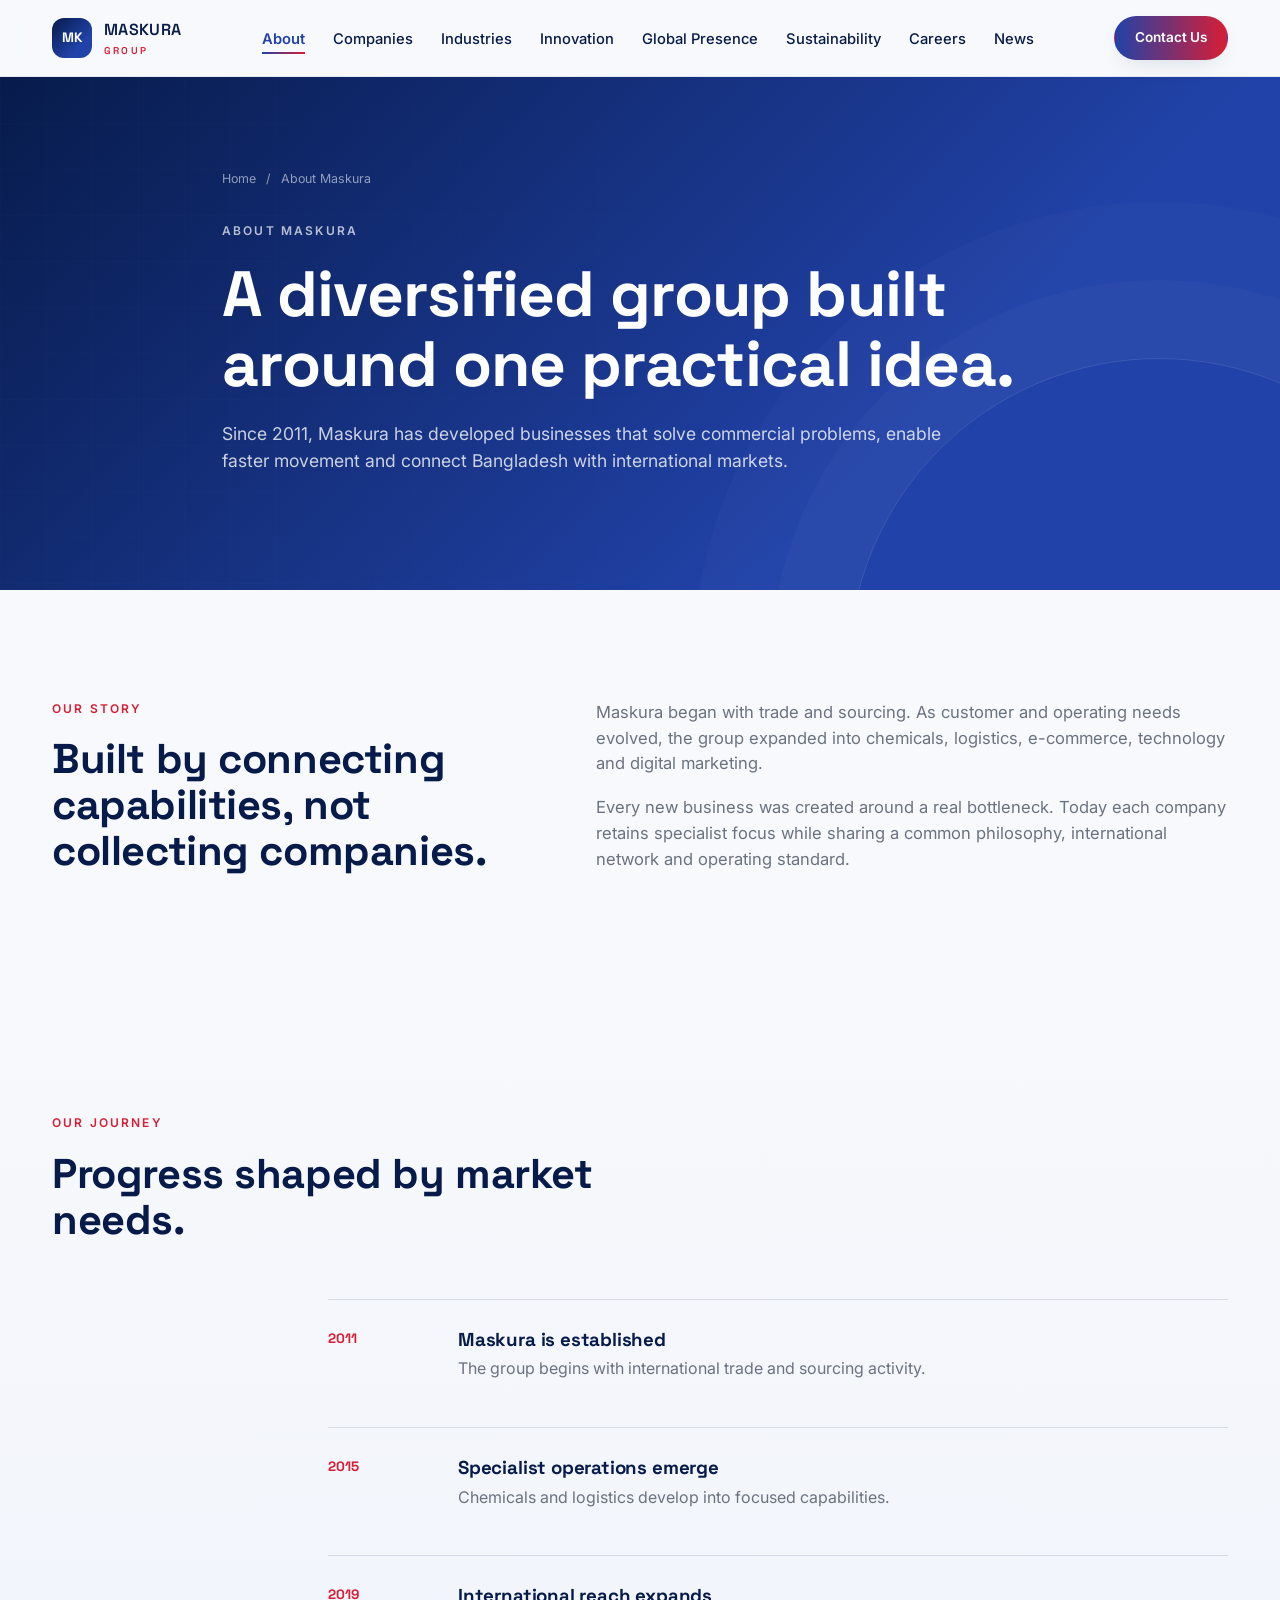
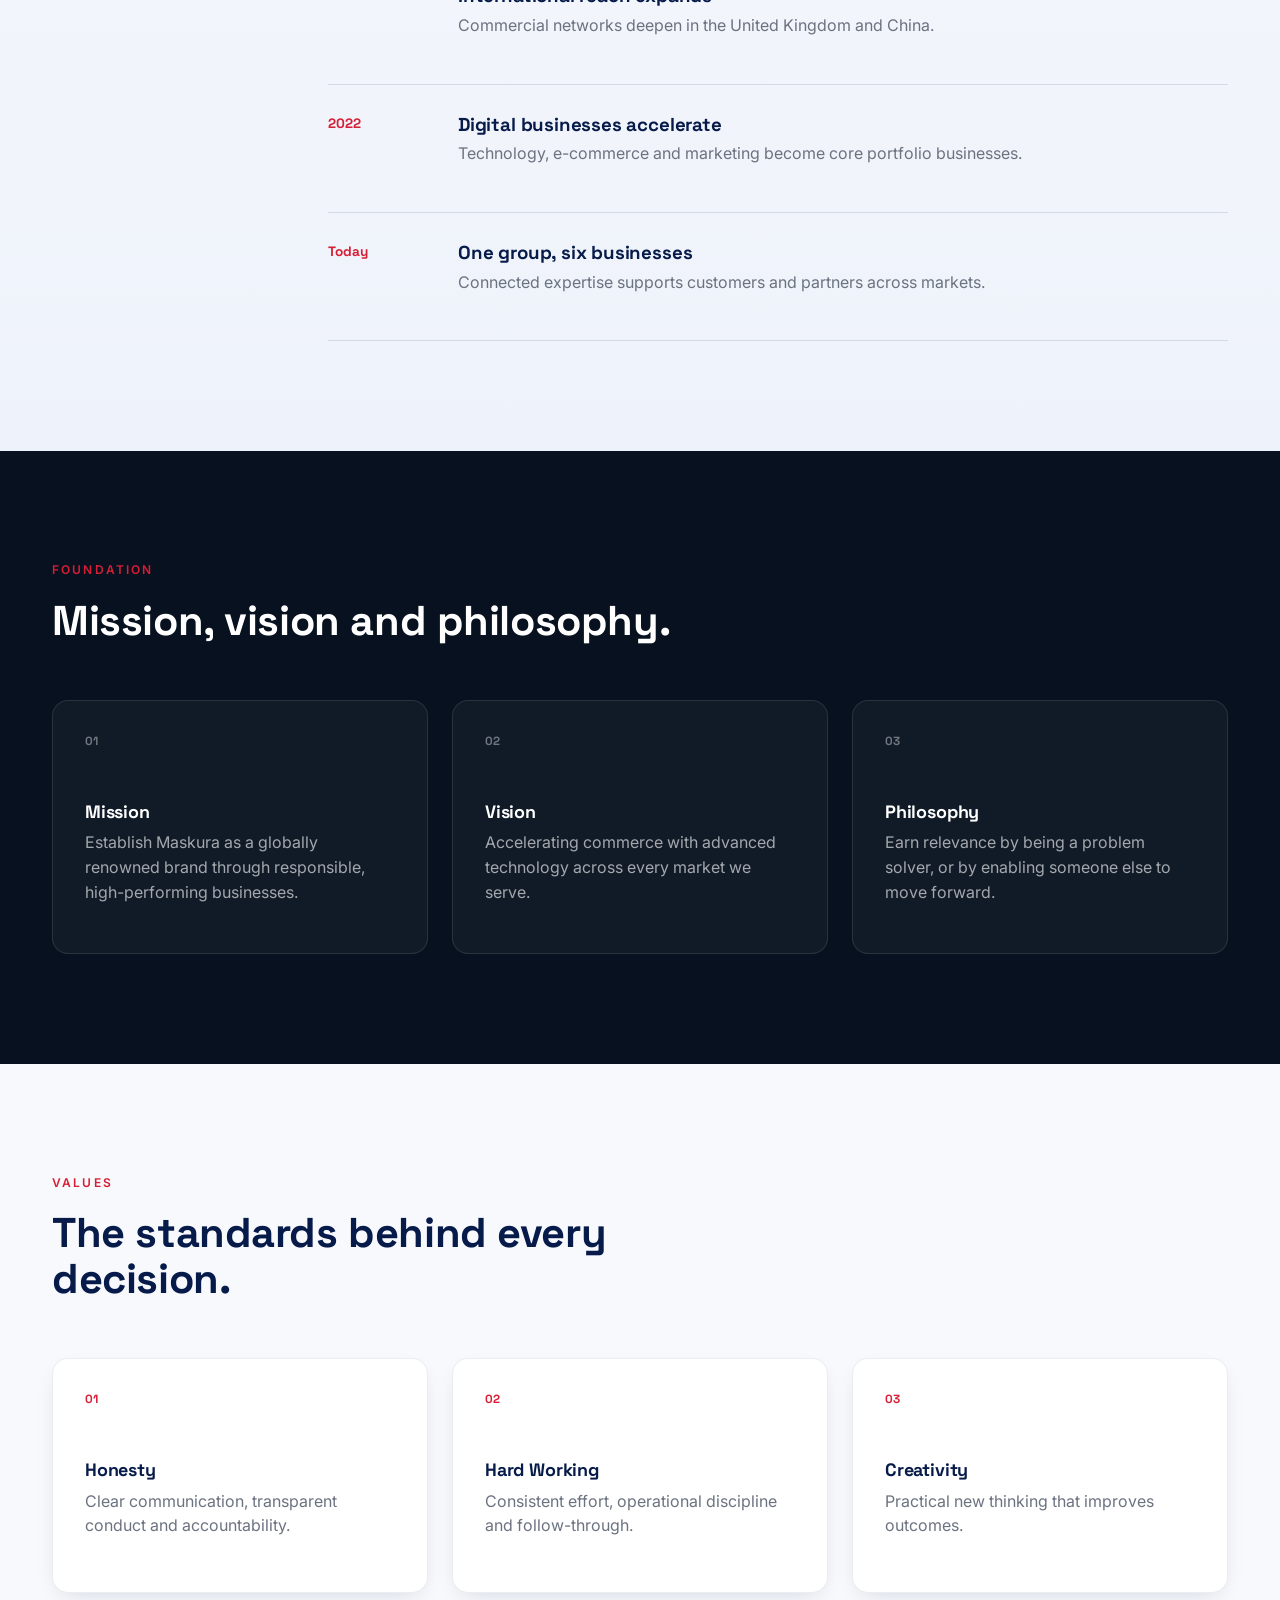
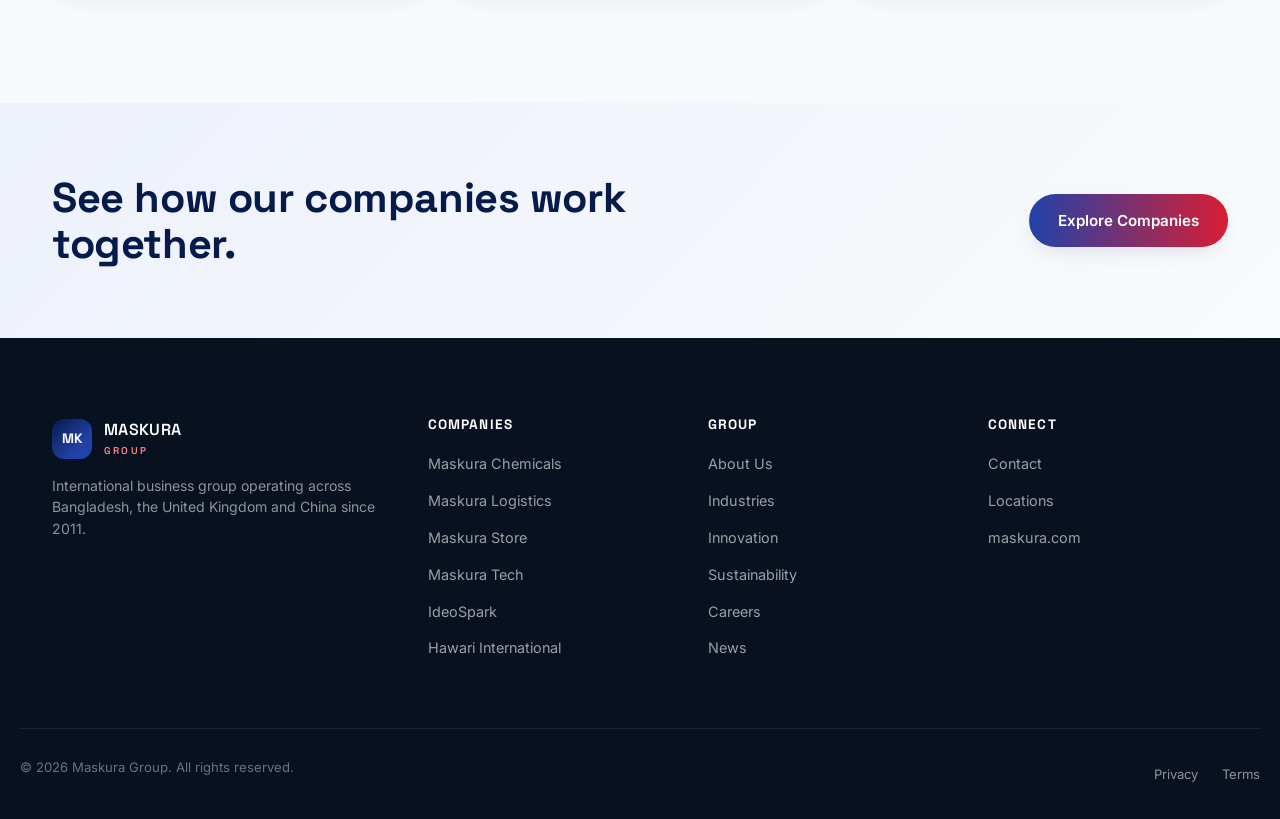
==== about.html @ 7a1eb159 "first commit" ====
<!DOCTYPE html><html lang="en"><head><meta charset="UTF-8"><meta name="viewport" content="width=device-width,initial-scale=1.0"><title>About | Maskura Group</title><meta name="description" content="Learn about Maskura Group history, values and philosophy."><link rel="preconnect" href="https://fonts.googleapis.com"><link rel="preconnect" href="https://fonts.gstatic.com" crossorigin><link href="https://fonts.googleapis.com/css2?family=Space+Grotesk:wght@400;500;600;700&family=Inter:wght@400;500;600;700&display=swap" rel="stylesheet"><link rel="stylesheet" href="style.css"></head><body><a class="skip-link" href="#main">Skip to content</a>
<header class="site-header" id="siteHeader"><div class="wrap header-inner">
<a href="index.html" class="brand" aria-label="Maskura Group home"><span class="brand-mark">MK</span><span class="brand-name">MASKURA<em>GROUP</em></span></a>
<nav class="main-nav" id="mainNav" aria-label="Primary"><ul><li><a href="about.html">About</a></li><li><a href="companies.html">Companies</a></li><li><a href="industries.html">Industries</a></li><li><a href="innovation.html">Innovation</a></li><li><a href="global-presence.html">Global Presence</a></li><li><a href="csr.html">Sustainability</a></li><li><a href="career.html">Careers</a></li><li><a href="news.html">News</a></li></ul></nav>
<div class="header-actions"><a href="contact.html" class="btn btn-primary btn-sm">Contact Us</a><button class="nav-toggle" id="navToggle" aria-expanded="false" aria-controls="mainNav" aria-label="Toggle navigation menu"><span></span><span></span><span></span></button></div>
</div></header><main id="main"><section class="page-hero"><div class="page-grid"></div><div class="wrap page-hero-inner"><nav class="breadcrumbs"><a href="index.html">Home</a><span>/</span><span>About Maskura</span></nav><p class="eyebrow reveal">About Maskura</p><h1 class="reveal">A diversified group built around one practical idea.</h1><p class="page-hero-lede reveal">Since 2011, Maskura has developed businesses that solve commercial problems, enable faster movement and connect Bangladesh with international markets.</p></div></section>
<section class="section"><div class="wrap split"><div class="reveal"><p class="eyebrow">Our Story</p><h2>Built by connecting capabilities, not collecting companies.</h2></div><div class="prose reveal"><p>Maskura began with trade and sourcing. As customer and operating needs evolved, the group expanded into chemicals, logistics, e-commerce, technology and digital marketing.</p><p>Every new business was created around a real bottleneck. Today each company retains specialist focus while sharing a common philosophy, international network and operating standard.</p></div></div></section>
<section class="section section-tint"><div class="wrap"><div class="section-head reveal"><p class="eyebrow">Our Journey</p><h2>Progress shaped by market needs.</h2></div><div class="timeline"><article class="timeline-row reveal"><strong>2011</strong><div><h3>Maskura is established</h3><p>The group begins with international trade and sourcing activity.</p></div></article><article class="timeline-row reveal"><strong>2015</strong><div><h3>Specialist operations emerge</h3><p>Chemicals and logistics develop into focused capabilities.</p></div></article><article class="timeline-row reveal"><strong>2019</strong><div><h3>International reach expands</h3><p>Commercial networks deepen in the United Kingdom and China.</p></div></article><article class="timeline-row reveal"><strong>2022</strong><div><h3>Digital businesses accelerate</h3><p>Technology, e-commerce and marketing become core portfolio businesses.</p></div></article><article class="timeline-row reveal"><strong>Today</strong><div><h3>One group, six businesses</h3><p>Connected expertise supports customers and partners across markets.</p></div></article></div></div></section>
<section class="section section-dark"><div class="wrap"><div class="section-head reveal"><p class="eyebrow">Foundation</p><h2>Mission, vision and philosophy.</h2></div><div class="info-grid"><article class="info-card reveal"><span>01</span><h3>Mission</h3><p>Establish Maskura as a globally renowned brand through responsible, high-performing businesses.</p></article><article class="info-card reveal"><span>02</span><h3>Vision</h3><p>Accelerating commerce with advanced technology across every market we serve.</p></article><article class="info-card reveal"><span>03</span><h3>Philosophy</h3><p>Earn relevance by being a problem solver, or by enabling someone else to move forward.</p></article></div></div></section>
<section class="section"><div class="wrap"><div class="section-head reveal"><p class="eyebrow">Values</p><h2>The standards behind every decision.</h2></div><div class="info-grid"><article class="info-card reveal"><span>01</span><h3>Honesty</h3><p>Clear communication, transparent conduct and accountability.</p></article><article class="info-card reveal"><span>02</span><h3>Hard Working</h3><p>Consistent effort, operational discipline and follow-through.</p></article><article class="info-card reveal"><span>03</span><h3>Creativity</h3><p>Practical new thinking that improves outcomes.</p></article></div></div></section><section class="section cta-band"><div class="wrap cta-inner reveal"><h2>See how our companies work together.</h2><a class="btn btn-primary" href="companies.html">Explore Companies</a></div></section></main><footer class="site-footer"><div class="wrap footer-grid">
<div class="footer-brand"><a href="index.html" class="brand footer-logo"><span class="brand-mark">MK</span><span class="brand-name">MASKURA<em>GROUP</em></span></a><p>International business group operating across Bangladesh, the United Kingdom and China since 2011.</p></div>
<div class="footer-col"><h4>Companies</h4><ul><li><a href="company-details.html?co=chemicals">Maskura Chemicals</a></li><li><a href="company-details.html?co=logistics">Maskura Logistics</a></li><li><a href="company-details.html?co=store">Maskura Store</a></li><li><a href="company-details.html?co=tech">Maskura Tech</a></li><li><a href="company-details.html?co=ideospark">IdeoSpark</a></li><li><a href="company-details.html?co=hawari">Hawari International</a></li></ul></div>
<div class="footer-col"><h4>Group</h4><ul><li><a href="about.html">About Us</a></li><li><a href="industries.html">Industries</a></li><li><a href="innovation.html">Innovation</a></li><li><a href="csr.html">Sustainability</a></li><li><a href="career.html">Careers</a></li><li><a href="news.html">News</a></li></ul></div>
<div class="footer-col"><h4>Connect</h4><ul><li><a href="contact.html">Contact</a></li><li><a href="global-presence.html">Locations</a></li><li><a href="https://maskura.com/">maskura.com</a></li></ul></div>
</div><div class="wrap footer-bottom"><p>© <span id="year"></span> Maskura Group. All rights reserved.</p><div class="footer-legal"><a href="privacy.html">Privacy</a><a href="terms.html">Terms</a></div></div></footer><script src="script.js"></script></body></html>
---- style.css ----
/* ===========================================================
   MASKURA GROUP — DESIGN SYSTEM
   Palette: Deep Navy #071B4B / Royal Blue #2142A8 / Crimson #D71E35
   Type: Space Grotesk (display) + Inter (body)
   =========================================================== */

:root{
  --navy: #071B4B;
  --royal: #2142A8;
  --crimson: #D71E35;
  --bg-light: #F7F9FC;
  --bg-dark: #07111F;
  --text: #111111;
  --grey: #6B7280;
  --success: #16A34A;
  --white: #FFFFFF;

  --font-display: "Space Grotesk", sans-serif;
  --font-body: "Inter", sans-serif;

  --radius-sm: 10px;
  --radius-md: 16px;
  --radius-lg: 28px;

  --shadow-soft: 0 20px 60px -20px rgba(7,27,75,0.25);
  --shadow-tight: 0 8px 24px -10px rgba(7,27,75,0.18);

  --gradient-brand: linear-gradient(135deg, var(--navy) 0%, var(--royal) 70%);
  --gradient-accent: linear-gradient(90deg, var(--royal), var(--crimson));

  --max-w: 1240px;
  --transition: 0.35s cubic-bezier(.2,.8,.2,1);
}

*{ box-sizing: border-box; }
html{ scroll-behavior: smooth; }

@media (prefers-reduced-motion: reduce){
  html{ scroll-behavior: auto; }
  *{ animation-duration: 0.01ms !important; animation-iteration-count: 1 !important; transition-duration: 0.01ms !important; }
}

body{
  margin: 0;
  font-family: var(--font-body);
  color: var(--text);
  background: var(--bg-light);
  -webkit-font-smoothing: antialiased;
  line-height: 1.55;
}

h1,h2,h3,h4{
  font-family: var(--font-display);
  color: var(--navy);
  margin: 0 0 0.5em;
  line-height: 1.1;
  letter-spacing: -0.01em;
}

p{ margin: 0 0 1em; color: var(--grey); }
a{ color: inherit; text-decoration: none; }
img{ max-width: 100%; display: block; }
ul{ list-style: none; margin: 0; padding: 0; }

.wrap{
  max-width: var(--max-w);
  margin: 0 auto;
  padding: 0 32px;
}

.skip-link{
  position: absolute; left: -999px; top: 0;
  background: var(--navy); color: var(--white);
  padding: 12px 20px; z-index: 999; border-radius: 0 0 8px 0;
}
.skip-link:focus{ left: 0; }

a:focus-visible, button:focus-visible, input:focus-visible, textarea:focus-visible, select:focus-visible{
  outline: 3px solid var(--royal);
  outline-offset: 2px;
}

/* ============ BUTTONS ============ */
.btn{
  display: inline-flex; align-items: center; gap: 8px;
  padding: 14px 28px;
  border-radius: 999px;
  font-weight: 600;
  font-size: 0.95rem;
  border: 1.5px solid transparent;
  cursor: pointer;
  transition: transform var(--transition), box-shadow var(--transition), background var(--transition);
}
.btn-primary{
  background: var(--gradient-accent);
  color: var(--white);
  box-shadow: var(--shadow-tight);
}
.btn-primary:hover{ transform: translateY(-2px); box-shadow: var(--shadow-soft); }
.btn-ghost{
  background: transparent;
  color: var(--navy);
  border-color: rgba(7,27,75,0.25);
}
.btn-ghost:hover{ background: rgba(7,27,75,0.06); }
.btn-sm{ padding: 10px 20px; font-size: 0.85rem; }

/* ============ HEADER ============ */
.site-header{
  position: sticky; top: 0; z-index: 100;
  background: rgba(247,249,252,0.85);
  backdrop-filter: blur(14px) saturate(140%);
  border-bottom: 1px solid rgba(7,27,75,0.08);
  transition: box-shadow var(--transition);
}
.site-header.scrolled{ box-shadow: var(--shadow-tight); }

.header-inner{
  display: flex; align-items: center; justify-content: space-between;
  height: 76px;
}

.brand{ display: flex; align-items: center; gap: 12px; }
.brand-mark{
  width: 40px; height: 40px; border-radius: 12px;
  background: var(--gradient-brand);
  color: var(--white);
  font-family: var(--font-display); font-weight: 700; font-size: 0.85rem;
  display: flex; align-items: center; justify-content: center;
}
.brand-name{
  font-family: var(--font-display); font-weight: 600; letter-spacing: 0.02em;
  color: var(--navy); font-size: 1rem;
}
.brand-name em{ display: block; font-style: normal; font-size: 0.62rem; letter-spacing: 0.22em; color: var(--crimson); }

.main-nav ul{ display: flex; gap: 28px; }
.main-nav a{
  font-size: 0.92rem; font-weight: 500; color: var(--navy);
  position: relative; padding: 6px 0;
}
.main-nav a::after{
  content: ""; position: absolute; left: 0; bottom: 0; height: 2px; width: 0;
  background: var(--gradient-accent); transition: width var(--transition);
}
.main-nav a:hover::after{ width: 100%; }

.header-actions{ display: flex; align-items: center; gap: 16px; }
.nav-toggle{
  display: none; flex-direction: column; gap: 5px;
  background: none; border: none; cursor: pointer; padding: 8px;
}
.nav-toggle span{ width: 22px; height: 2px; background: var(--navy); }

/* ============ HERO ============ */
.hero{
  position: relative;
  overflow: hidden;
  background: var(--gradient-brand);
  padding: 120px 0 90px;
  color: var(--white);
}
.hero-bg{ position: absolute; inset: 0; z-index: 0; opacity: 0.9; }
.trade-map{ width: 100%; height: 100%; }
.route{ opacity: 0.55; }
.node-label{ fill: rgba(255,255,255,0.65); font-family: var(--font-body); font-size: 12px; }
.pulse{ filter: drop-shadow(0 0 6px rgba(255,255,255,0.9)); }

.hero-inner{ position: relative; z-index: 1; max-width: 780px; }
.eyebrow{
  text-transform: uppercase; letter-spacing: 0.18em; font-size: 0.75rem;
  color: rgba(255,255,255,0.7); font-weight: 600; margin-bottom: 18px;
}
.section .eyebrow{ color: var(--crimson); }
.hero h1{
  color: var(--white); font-size: clamp(2.4rem, 5vw, 3.75rem); margin-bottom: 0.4em;
}
.hero-lede{ color: rgba(255,255,255,0.82); font-size: 1.08rem; max-width: 620px; }
.hero-actions{ display: flex; gap: 16px; margin: 32px 0 56px; flex-wrap: wrap; }
.hero .btn-ghost{ color: var(--white); border-color: rgba(255,255,255,0.35); }
.hero .btn-ghost:hover{ background: rgba(255,255,255,0.1); }

.hero-stats{
  display: flex; gap: 48px; margin: 0; padding-top: 32px;
  border-top: 1px solid rgba(255,255,255,0.18);
}
.hero-stats dt{
  font-family: var(--font-display); font-size: 2.2rem; font-weight: 700; color: var(--white);
}
.hero-stats dd{ margin: 4px 0 0; font-size: 0.82rem; color: rgba(255,255,255,0.65); }

/* ============ SECTIONS ============ */
.section{ padding: 110px 0; }
.section-dark{ background: var(--bg-dark); color: var(--white); }
.section-dark h2, .section-dark h3{ color: var(--white); }
.section-dark p{ color: rgba(255,255,255,0.65); }
.section-tint{ background: linear-gradient(180deg, var(--bg-light), #EEF2FA); }

.section-head{ max-width: 680px; margin-bottom: 56px; }
.section-lede{ font-size: 1.05rem; }
h2{ font-size: clamp(1.9rem, 3.4vw, 2.6rem); }

/* Pillars */
.pillar-grid{
  display: grid; grid-template-columns: repeat(3, 1fr); gap: 24px; margin-bottom: 40px;
}
.pillar-card{
  background: var(--white); border-radius: var(--radius-md);
  padding: 32px; box-shadow: var(--shadow-tight);
  border: 1px solid rgba(7,27,75,0.06);
  transition: transform var(--transition);
}
.pillar-card:hover{ transform: translateY(-6px); }
.pillar-index{
  display: inline-block; font-size: 0.75rem; font-weight: 700; letter-spacing: 0.1em;
  text-transform: uppercase; color: var(--crimson); margin-bottom: 14px;
}
.pillar-card h3{ font-size: 1.15rem; }

.values-row{ display: flex; gap: 14px; flex-wrap: wrap; }
.value-chip{
  padding: 10px 22px; border-radius: 999px;
  background: var(--white); border: 1.5px solid rgba(7,27,75,0.12);
  font-family: var(--font-display); font-weight: 600; font-size: 0.9rem; color: var(--navy);
}

/* Global presence */
.presence-grid{ display: grid; grid-template-columns: repeat(3, 1fr); gap: 24px; }
.presence-card{
  background: rgba(255,255,255,0.04);
  border: 1px solid rgba(255,255,255,0.1);
  border-radius: var(--radius-md);
  padding: 32px;
}
.presence-card h3{ color: var(--white); font-size: 1.2rem; }

/* Company cards */
.company-grid{ display: grid; grid-template-columns: repeat(3, 1fr); gap: 24px; }
.company-card{
  display: block; background: var(--white); border-radius: var(--radius-md);
  padding: 30px; border: 1px solid rgba(7,27,75,0.07);
  box-shadow: var(--shadow-tight);
  transition: transform var(--transition), box-shadow var(--transition), border-color var(--transition);
}
.company-card:hover{
  transform: translateY(-6px);
  box-shadow: var(--shadow-soft);
  border-color: var(--royal);
}
.company-sector{
  font-size: 0.72rem; font-weight: 700; text-transform: uppercase; letter-spacing: 0.08em;
  color: var(--royal);
}
.company-card h3{ margin: 10px 0 8px; font-size: 1.2rem; }
.company-card p{ font-size: 0.92rem; margin-bottom: 18px; }
.card-cta{ font-weight: 600; font-size: 0.88rem; color: var(--crimson); }

/* Why grid */
.why-grid{ display: grid; grid-template-columns: 0.8fr 1.2fr; gap: 64px; align-items: start; }
.why-list{ display: grid; grid-template-columns: 1fr 1fr; gap: 28px; }
.why-item h3{ font-size: 1.05rem; margin-bottom: 8px; }
.why-item p{ font-size: 0.92rem; }

/* Career CTA */
.career-cta{
  background: var(--gradient-brand);
  color: var(--white);
  text-align: center;
}
.career-inner{ max-width: 620px; margin: 0 auto; }
.career-cta h2{ color: var(--white); }
.career-cta p{ color: rgba(255,255,255,0.78); margin-bottom: 32px; }

/* Contact */
.contact-grid{ display: grid; grid-template-columns: 0.85fr 1.15fr; gap: 64px; }
.contact-form{
  background: var(--white); padding: 36px; border-radius: var(--radius-md);
  box-shadow: var(--shadow-soft); border: 1px solid rgba(7,27,75,0.06);
}
.form-row{ margin-bottom: 20px; display: flex; flex-direction: column; gap: 6px; }
.form-row label{ font-size: 0.85rem; font-weight: 600; color: var(--navy); }
.form-row input, .form-row select, .form-row textarea{
  font-family: var(--font-body); font-size: 0.95rem;
  padding: 12px 14px; border-radius: var(--radius-sm);
  border: 1.5px solid rgba(7,27,75,0.15); background: var(--bg-light);
  resize: vertical;
}
.form-note{ margin-top: 14px; font-size: 0.85rem; color: var(--success); min-height: 1.2em; }

/* ============ FOOTER ============ */
.site-footer{ background: var(--bg-dark); color: rgba(255,255,255,0.65); padding: 80px 0 0; }
.footer-grid{
  display: grid; grid-template-columns: 1.4fr 1fr 1fr 1fr; gap: 40px;
  padding-bottom: 56px; border-bottom: 1px solid rgba(255,255,255,0.08);
}
.footer-brand{ display: flex; flex-direction: column; gap: 16px; }
.footer-brand p{ color: rgba(255,255,255,0.55); font-size: 0.88rem; }
.footer-col h4{ color: var(--white); font-size: 0.85rem; text-transform: uppercase; letter-spacing: 0.08em; margin-bottom: 18px; }
.footer-col li{ margin-bottom: 12px; }
.footer-col a{ font-size: 0.9rem; color: rgba(255,255,255,0.6); transition: color var(--transition); }
.footer-col a:hover{ color: var(--white); }

.footer-bottom{
  display: flex; justify-content: space-between; align-items: center;
  padding: 28px 0; font-size: 0.82rem;
}
.footer-legal{ display: flex; gap: 24px; }
.footer-legal a{ color: rgba(255,255,255,0.55); }

/* ============ SCROLL REVEAL ============ */
.reveal{
  opacity: 0; transform: translateY(24px);
  transition: opacity 0.7s ease, transform 0.7s ease;
}
.reveal.is-visible{ opacity: 1; transform: translateY(0); }

/* ============ RESPONSIVE ============ */
@media (max-width: 1024px){
  .why-grid{ grid-template-columns: 1fr; }
  .contact-grid{ grid-template-columns: 1fr; }
  .pillar-grid, .presence-grid, .company-grid{ grid-template-columns: repeat(2, 1fr); }
  .footer-grid{ grid-template-columns: 1fr 1fr; }
}

@media (max-width: 768px){
  .main-nav{
    position: fixed; inset: 76px 0 0 0; background: var(--bg-light);
    transform: translateX(100%); transition: transform var(--transition);
    padding: 32px; overflow-y: auto;
  }
  .main-nav.is-open{ transform: translateX(0); }
  .main-nav ul{ flex-direction: column; gap: 20px; }
  .nav-toggle{ display: flex; }
  .header-actions .btn-sm{ display: none; }

  .pillar-grid, .presence-grid, .company-grid, .why-list{ grid-template-columns: 1fr; }
  .hero-stats{ flex-wrap: wrap; gap: 32px; }
  .section{ padding: 72px 0; }
  .wrap{ padding: 0 20px; }
}

/* ============ EXTENDED MULTI-PAGE SYSTEM ============ */
body.nav-open{overflow:hidden}.main-nav a[aria-current=page]{color:var(--royal);font-weight:600}.main-nav a[aria-current=page]::after{width:100%}.footer-logo .brand-name{color:#fff}.footer-logo .brand-name em{color:#ff8390}
.page-hero{position:relative;overflow:hidden;padding:92px 0 98px;background:var(--gradient-brand);color:#fff}.page-grid{position:absolute;inset:0;opacity:.35;background-image:linear-gradient(rgba(255,255,255,.035) 1px,transparent 1px),linear-gradient(90deg,rgba(255,255,255,.035) 1px,transparent 1px);background-size:46px 46px;mask-image:linear-gradient(90deg,#000,transparent 82%)}.page-hero::after{content:"";position:absolute;right:-190px;bottom:-390px;width:620px;height:620px;border:1px solid rgba(255,255,255,.12);border-radius:50%;box-shadow:0 0 0 78px rgba(255,255,255,.025),0 0 0 156px rgba(255,255,255,.015)}.page-hero-inner{position:relative;z-index:1;max-width:900px}.page-hero h1{color:#fff;font-size:clamp(2.5rem,5vw,4.25rem);margin-bottom:20px}.page-hero-lede{max-width:720px;color:rgba(255,255,255,.78);font-size:1.1rem}.breadcrumbs{display:flex;gap:10px;margin-bottom:34px;color:rgba(255,255,255,.55);font-size:.78rem}.breadcrumbs a:hover{color:#fff}.btn-light{color:#fff;border-color:rgba(255,255,255,.4)}.btn-light:hover{background:rgba(255,255,255,.1)}
.split{display:grid;grid-template-columns:.85fr 1.15fr;gap:76px;align-items:start}.prose p{font-size:1.04rem}.prose p+p{margin-top:18px}.info-grid{display:grid;grid-template-columns:repeat(3,1fr);gap:24px}.info-grid.four{grid-template-columns:repeat(4,1fr)}.info-grid.two{grid-template-columns:repeat(2,1fr)}.info-card{padding:32px;min-height:235px;border:1px solid rgba(7,27,75,.08);border-radius:var(--radius-md);background:#fff;box-shadow:var(--shadow-tight)}.info-card>span{display:block;margin-bottom:54px;color:var(--crimson);font:700 .74rem var(--font-display)}.info-card h3{font-size:1.12rem}.section-dark .info-card{background:rgba(255,255,255,.045);border-color:rgba(255,255,255,.1);box-shadow:none}.section-dark .info-card h3{color:#fff}.section-dark .info-card p{color:rgba(255,255,255,.62)}.section-dark .info-card>span{color:rgba(255,255,255,.4)}.cta-band{padding:72px 0;background:linear-gradient(135deg,#edf1fa,#f9fafc)}.cta-inner{display:flex;align-items:center;justify-content:space-between;gap:30px}.cta-inner h2{margin:0;max-width:760px}
.timeline{max-width:900px;margin-left:auto;border-top:1px solid rgba(7,27,75,.12)}.timeline-row{display:grid;grid-template-columns:100px 1fr;gap:30px;padding:30px 0;border-bottom:1px solid rgba(7,27,75,.12)}.timeline-row>strong{color:var(--crimson);font:700 .85rem var(--font-display)}.timeline-row h3{margin-bottom:6px}
.company-full{min-height:360px;display:flex;flex-direction:column}.company-full .card-cta{margin-top:auto}.company-badge{display:flex;align-items:center;justify-content:center;width:54px;height:54px;margin-bottom:26px;border-radius:16px;color:#fff;background:var(--gradient-brand);font:700 .8rem var(--font-display)}
.industry-list{border-top:1px solid rgba(7,27,75,.12)}.industry-row{display:grid;grid-template-columns:70px minmax(0,1fr) auto;gap:30px;align-items:center;padding:38px 0;border-bottom:1px solid rgba(7,27,75,.12)}.industry-row>strong{color:rgba(7,27,75,.35);font:700 .8rem var(--font-display)}.industry-row div>span{color:var(--crimson);font-size:.7rem;font-weight:700;text-transform:uppercase;letter-spacing:.1em}.industry-row h2{margin:7px 0 10px;font-size:clamp(1.65rem,3vw,2.35rem)}.industry-row p{max-width:680px;margin:0}.industry-row>a{color:var(--crimson);font-weight:700;font-size:.86rem}.steps{display:grid;grid-template-columns:repeat(4,1fr);gap:18px}.steps>div{padding:28px;min-height:195px;background:#fff;border:1px solid rgba(7,27,75,.08);border-radius:var(--radius-md);box-shadow:var(--shadow-tight)}.steps span{display:flex;align-items:center;justify-content:center;width:36px;height:36px;margin-bottom:30px;border-radius:50%;color:#fff;background:var(--gradient-brand);font:700 .72rem var(--font-display)}
.stack-grid{display:grid;gap:16px}.stack-grid .info-card{min-height:0;padding:26px;display:grid;grid-template-columns:45px 1fr;column-gap:18px}.stack-grid .info-card>span{grid-row:1/3;margin:0;display:flex;align-items:center;justify-content:center;width:42px;height:42px;border-radius:12px;background:#edf1fa;color:var(--royal)}.stack-grid .info-card h3,.stack-grid .info-card p{grid-column:2}.stack-grid .info-card p{margin:0}
.route-map{position:relative;min-height:470px;overflow:hidden;border:1px solid rgba(255,255,255,.08);border-radius:var(--radius-lg);background:radial-gradient(circle at 55% 55%,rgba(33,66,168,.35),transparent 60%),rgba(255,255,255,.02)}.route-line{position:absolute;left:15%;right:14%;top:51%;height:2px;background:linear-gradient(90deg,rgba(255,255,255,.18),var(--crimson),rgba(255,255,255,.18));transform:rotate(5deg)}.map-node{position:absolute;color:#fff;font:600 .9rem var(--font-display)}.map-node i{display:block;width:18px;height:18px;margin-bottom:12px;border:5px solid rgba(255,255,255,.2);border-radius:50%;background:#fff;box-sizing:content-box}.map-node.bd i{background:var(--crimson)}.map-node.uk{left:14%;top:28%}.map-node.bd{left:52%;top:58%}.map-node.cn{right:13%;top:34%}.country-grid{display:grid;grid-template-columns:repeat(3,1fr);gap:24px}.country-card{padding:34px;background:#fff;border:1px solid rgba(7,27,75,.08);border-radius:var(--radius-md);box-shadow:var(--shadow-tight)}.country-card>b{display:flex;align-items:center;justify-content:center;width:52px;height:52px;margin-bottom:32px;border-radius:14px;color:#fff;background:var(--gradient-brand);font:700 .76rem var(--font-display)}.country-card>span{color:var(--crimson);font-size:.68rem;font-weight:700;text-transform:uppercase;letter-spacing:.1em}.country-card h2{margin-top:9px}
.job-list{display:grid;gap:14px}.job-card{display:flex;justify-content:space-between;align-items:center;gap:24px;padding:28px 30px;background:#fff;border:1px solid rgba(7,27,75,.08);border-radius:var(--radius-md);box-shadow:var(--shadow-tight)}.job-card span{display:block;margin-bottom:7px;color:var(--crimson);font-size:.68rem;font-weight:700;text-transform:uppercase;letter-spacing:.1em}.job-card h3,.job-card p{margin-bottom:4px}
.news-grid{display:grid;grid-template-columns:repeat(3,1fr);gap:24px}.news-card{overflow:hidden;border:1px solid rgba(7,27,75,.08);border-radius:var(--radius-md);background:#fff;box-shadow:var(--shadow-tight);transition:transform var(--transition),box-shadow var(--transition)}.news-card:hover{transform:translateY(-5px);box-shadow:var(--shadow-soft)}.news-card>div:last-child{padding:28px}.news-card h3{font-size:1.15rem}.news-card a{color:var(--crimson);font-weight:700;font-size:.86rem}.news-type{display:block;margin-bottom:10px;color:var(--royal);font-size:.67rem;font-weight:700;text-transform:uppercase;letter-spacing:.1em}.story-art{position:relative;min-height:210px;display:flex;align-items:flex-end;padding:25px;overflow:hidden;background:linear-gradient(135deg,var(--navy),var(--royal) 65%,var(--crimson))}.story-art::before,.story-art::after{content:"";position:absolute;border:1px solid rgba(255,255,255,.18);border-radius:50%}.story-art::before{width:220px;height:220px;right:-50px;top:-75px}.story-art::after{width:120px;height:120px;left:-25px;bottom:-45px}.story-art span{position:relative;color:rgba(255,255,255,.7);font:700 .7rem var(--font-display);letter-spacing:.12em}.article-layout{display:grid;grid-template-columns:180px minmax(0,720px);gap:70px;justify-content:center}.article-aside{position:sticky;top:115px;align-self:start;display:grid;gap:28px;color:var(--navy);font:700 .72rem/1.2 var(--font-display);letter-spacing:.1em}.article-aside a{color:var(--crimson);letter-spacing:0}.article-body{font-size:1.06rem}.article-body .lead{font-size:1.22rem;color:var(--navy)}.article-body h2{margin:2em 0 .65em}.article-body p{margin-bottom:1.2em}.article-body blockquote{margin:36px 0;padding:26px 30px;border-left:4px solid var(--crimson);background:#edf1fa;color:var(--navy);font:600 1.12rem/1.5 var(--font-display)}
.contact-path{margin-top:36px;border-top:1px solid rgba(7,27,75,.1)}.contact-path article{display:grid;grid-template-columns:42px 1fr;gap:15px;padding:20px 0;border-bottom:1px solid rgba(7,27,75,.1)}.contact-path strong{color:var(--crimson);font:700 .72rem var(--font-display)}.contact-path h3{font-size:1rem;margin-bottom:4px}.contact-path p{font-size:.85rem;margin:0}
.facts{display:grid;grid-template-columns:repeat(3,1fr);gap:14px}.fact-card{padding:24px;border:1px solid rgba(255,255,255,.1);border-radius:var(--radius-md);background:rgba(255,255,255,.05)}.fact-card span{display:block;margin-bottom:17px;color:rgba(255,255,255,.45);font-size:.67rem;text-transform:uppercase;letter-spacing:.1em}.fact-card strong{color:#fff;font:600 .95rem var(--font-display)}
.legal-layout{display:grid;grid-template-columns:220px minmax(0,760px);gap:75px;justify-content:center}.legal-nav{position:sticky;top:110px;align-self:start;display:grid;gap:13px;padding:24px;background:#fff;border:1px solid rgba(7,27,75,.08);border-radius:var(--radius-md)}.legal-nav a{color:var(--grey);font-size:.84rem}.legal-content h2{margin:1.8em 0 .55em}.legal-note{padding:18px;background:#fff5e6;border:1px solid #efd4aa;border-radius:var(--radius-sm);color:#704c13}.updated{margin-top:45px;padding-top:18px;border-top:1px solid rgba(7,27,75,.1);font-size:.82rem}
@media(max-width:1100px){.info-grid.four{grid-template-columns:repeat(2,1fr)}.news-grid{grid-template-columns:repeat(2,1fr)}.steps{grid-template-columns:repeat(2,1fr)}}
@media(max-width:900px){.split,.article-layout,.legal-layout{grid-template-columns:1fr;gap:42px}.info-grid,.country-grid{grid-template-columns:1fr}.company-grid{grid-template-columns:repeat(2,1fr)}.article-aside,.legal-nav{position:static}.legal-nav{grid-template-columns:repeat(2,1fr)}}
@media(max-width:768px){.page-hero{padding:68px 0 75px}.page-hero h1{font-size:clamp(2.2rem,11vw,3.2rem)}.cta-inner,.job-card{align-items:flex-start;flex-direction:column}.info-grid.four,.info-grid.two,.company-grid,.news-grid,.steps{grid-template-columns:1fr}.industry-row{grid-template-columns:44px 1fr;gap:18px}.industry-row>a{grid-column:2}.route-map{min-height:330px}.map-node{font-size:.7rem}.facts{grid-template-columns:1fr}.legal-nav{grid-template-columns:1fr}.article-aside{grid-template-columns:1fr auto}.contact-form{padding:26px 22px}}
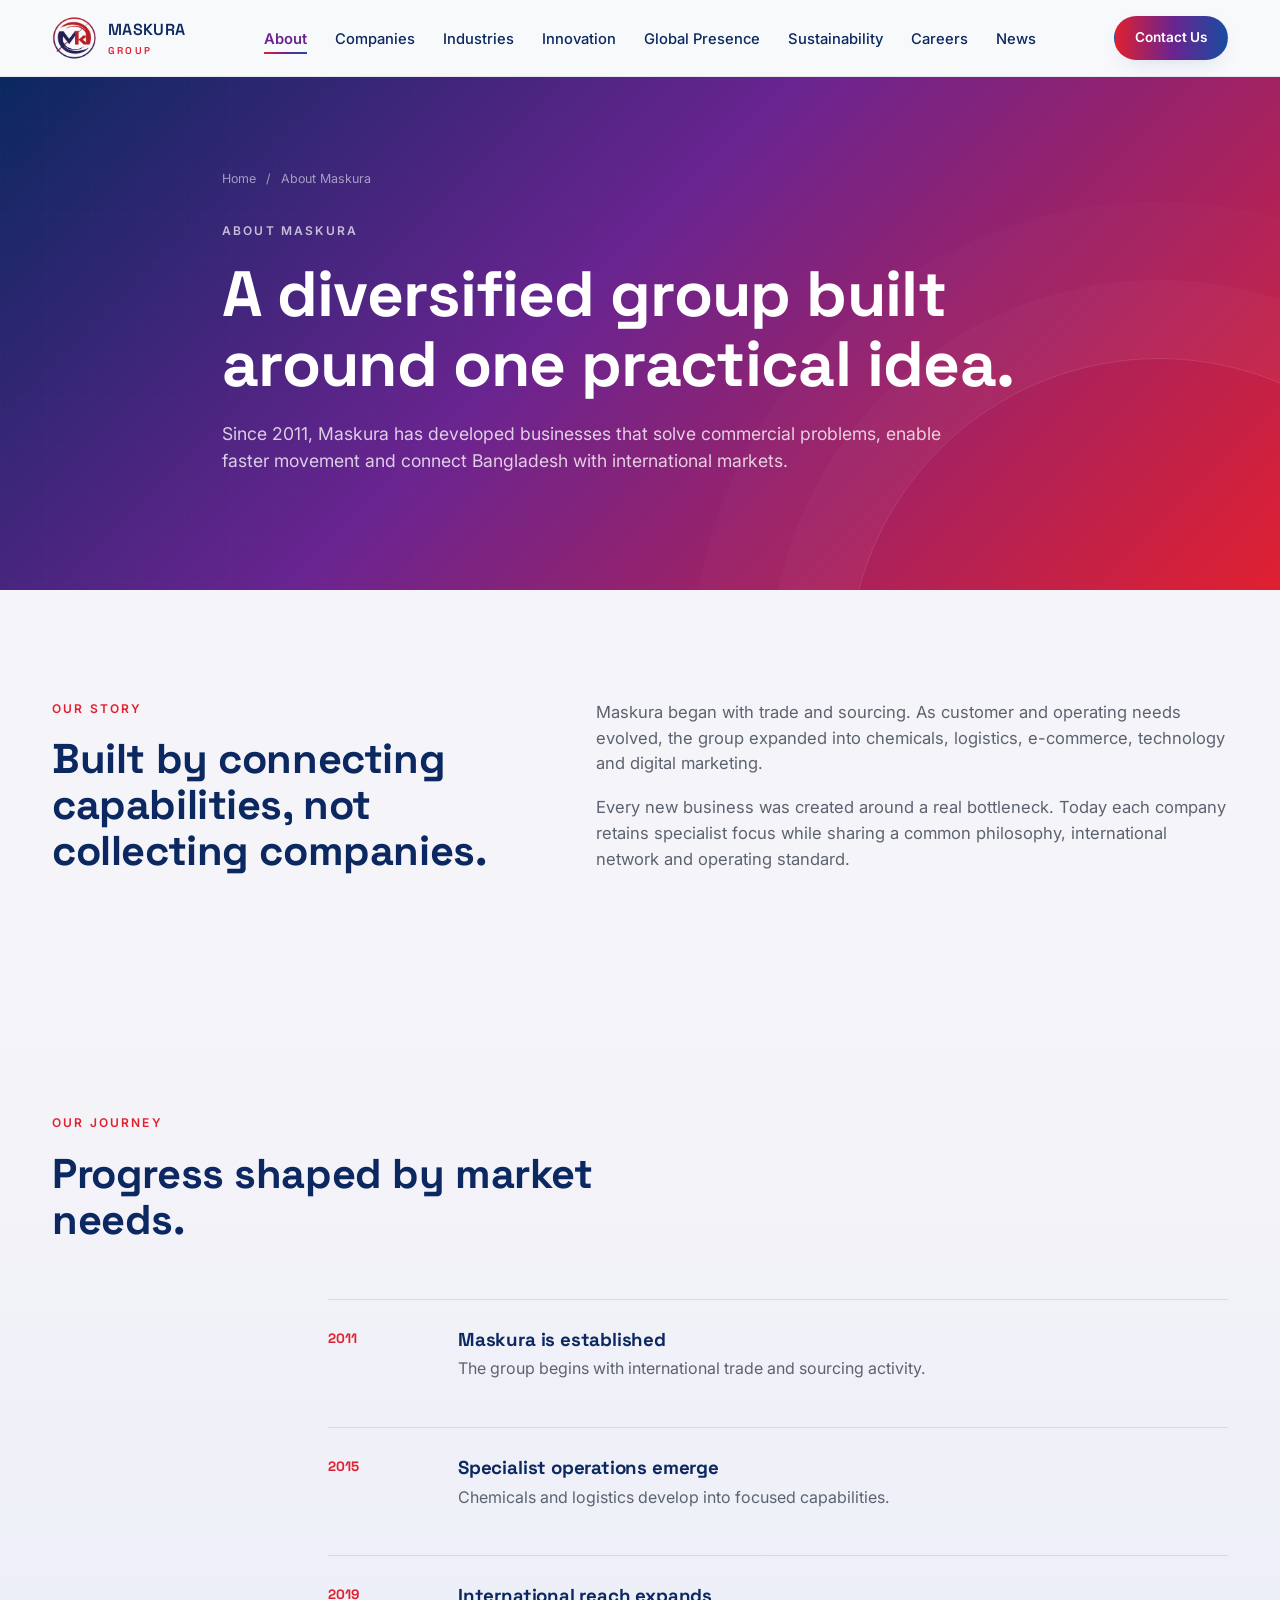
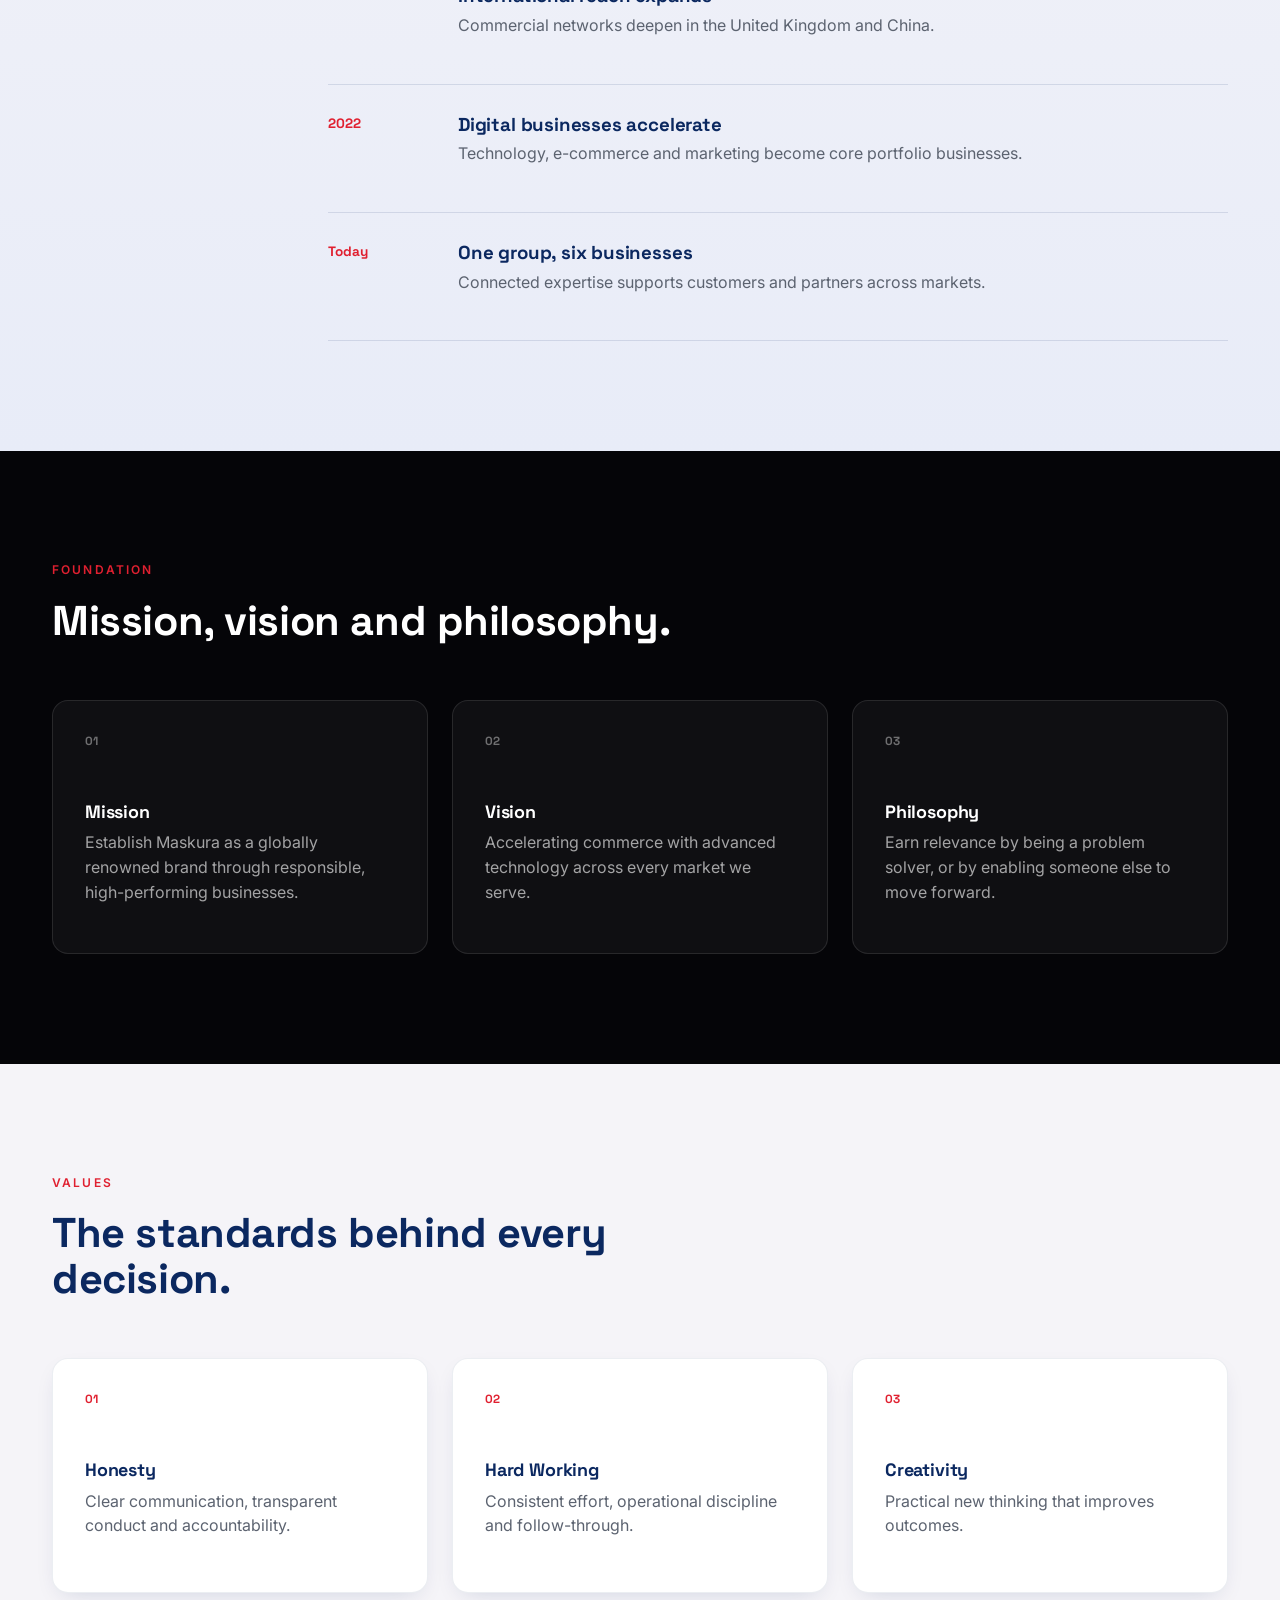
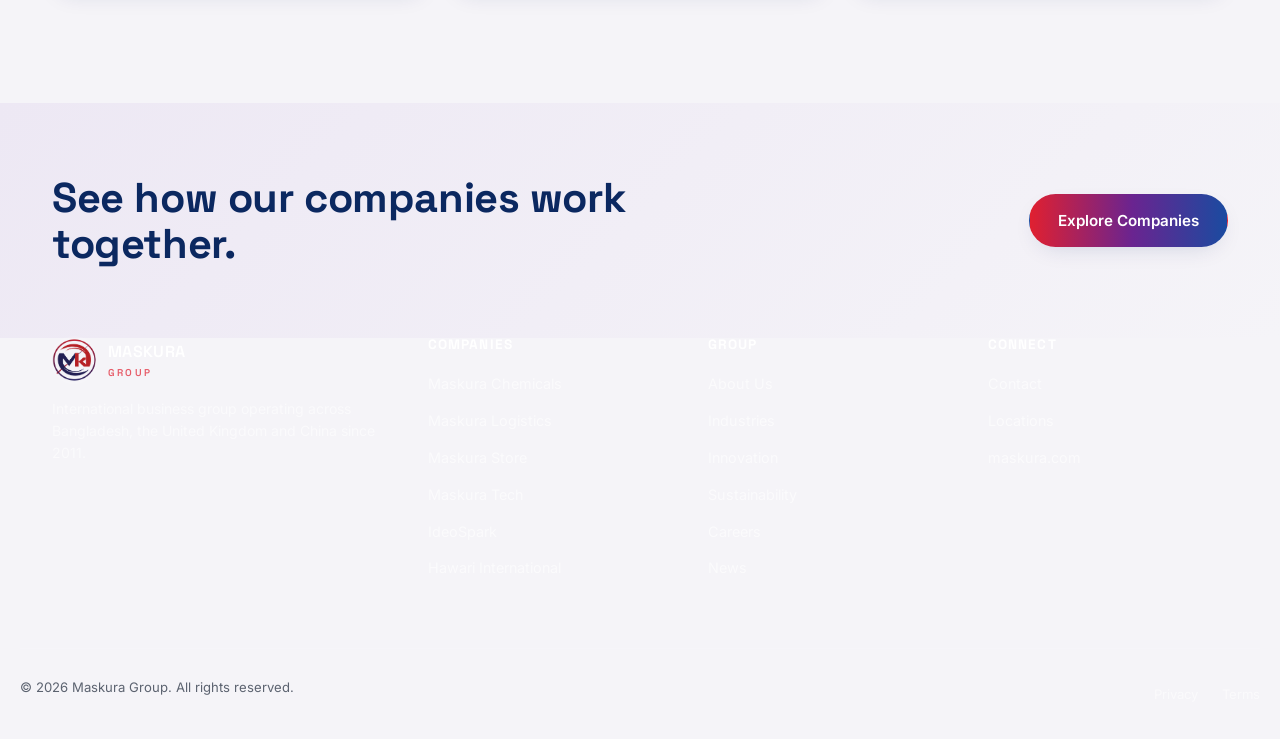
==== commit ea436079: "color" ====
--- a/about.html
+++ b/about.html
@@ -1,6 +1,6 @@
-<!DOCTYPE html><html lang="en"><head><meta charset="UTF-8"><meta name="viewport" content="width=device-width,initial-scale=1.0"><title>About | Maskura Group</title><meta name="description" content="Learn about Maskura Group history, values and philosophy."><link rel="preconnect" href="https://fonts.googleapis.com"><link rel="preconnect" href="https://fonts.gstatic.com" crossorigin><link href="https://fonts.googleapis.com/css2?family=Space+Grotesk:wght@400;500;600;700&family=Inter:wght@400;500;600;700&display=swap" rel="stylesheet"><link rel="stylesheet" href="style.css"></head><body><a class="skip-link" href="#main">Skip to content</a>
+<!DOCTYPE html><html lang="en"><head><meta charset="UTF-8"><meta name="viewport" content="width=device-width,initial-scale=1.0"><title>About | Maskura Group</title><meta name="description" content="Learn about Maskura Group history, values and philosophy."><link rel="preconnect" href="https://fonts.googleapis.com"><link rel="preconnect" href="https://fonts.gstatic.com" crossorigin><link href="https://fonts.googleapis.com/css2?family=Space+Grotesk:wght@400;500;600;700&family=Inter:wght@400;500;600;700&display=swap" rel="stylesheet"><link rel="icon" href="Logo.png" type="image/png"><link rel="stylesheet" href="style.css"></head><body><a class="skip-link" href="#main">Skip to content</a>
 <header class="site-header" id="siteHeader"><div class="wrap header-inner">
-<a href="index.html" class="brand" aria-label="Maskura Group home"><span class="brand-mark">MK</span><span class="brand-name">MASKURA<em>GROUP</em></span></a>
+<a href="index.html" class="brand" aria-label="Maskura Group home"><img src="Logo.png" alt="" class="brand-logo" width="44" height="44"><span class="brand-name">MASKURA<em>GROUP</em></span></a>
 <nav class="main-nav" id="mainNav" aria-label="Primary"><ul><li><a href="about.html">About</a></li><li><a href="companies.html">Companies</a></li><li><a href="industries.html">Industries</a></li><li><a href="innovation.html">Innovation</a></li><li><a href="global-presence.html">Global Presence</a></li><li><a href="csr.html">Sustainability</a></li><li><a href="career.html">Careers</a></li><li><a href="news.html">News</a></li></ul></nav>
 <div class="header-actions"><a href="contact.html" class="btn btn-primary btn-sm">Contact Us</a><button class="nav-toggle" id="navToggle" aria-expanded="false" aria-controls="mainNav" aria-label="Toggle navigation menu"><span></span><span></span><span></span></button></div>
 </div></header><main id="main"><section class="page-hero"><div class="page-grid"></div><div class="wrap page-hero-inner"><nav class="breadcrumbs"><a href="index.html">Home</a><span>/</span><span>About Maskura</span></nav><p class="eyebrow reveal">About Maskura</p><h1 class="reveal">A diversified group built around one practical idea.</h1><p class="page-hero-lede reveal">Since 2011, Maskura has developed businesses that solve commercial problems, enable faster movement and connect Bangladesh with international markets.</p></div></section>
@@ -8,7 +8,7 @@
 <section class="section section-tint"><div class="wrap"><div class="section-head reveal"><p class="eyebrow">Our Journey</p><h2>Progress shaped by market needs.</h2></div><div class="timeline"><article class="timeline-row reveal"><strong>2011</strong><div><h3>Maskura is established</h3><p>The group begins with international trade and sourcing activity.</p></div></article><article class="timeline-row reveal"><strong>2015</strong><div><h3>Specialist operations emerge</h3><p>Chemicals and logistics develop into focused capabilities.</p></div></article><article class="timeline-row reveal"><strong>2019</strong><div><h3>International reach expands</h3><p>Commercial networks deepen in the United Kingdom and China.</p></div></article><article class="timeline-row reveal"><strong>2022</strong><div><h3>Digital businesses accelerate</h3><p>Technology, e-commerce and marketing become core portfolio businesses.</p></div></article><article class="timeline-row reveal"><strong>Today</strong><div><h3>One group, six businesses</h3><p>Connected expertise supports customers and partners across markets.</p></div></article></div></div></section>
 <section class="section section-dark"><div class="wrap"><div class="section-head reveal"><p class="eyebrow">Foundation</p><h2>Mission, vision and philosophy.</h2></div><div class="info-grid"><article class="info-card reveal"><span>01</span><h3>Mission</h3><p>Establish Maskura as a globally renowned brand through responsible, high-performing businesses.</p></article><article class="info-card reveal"><span>02</span><h3>Vision</h3><p>Accelerating commerce with advanced technology across every market we serve.</p></article><article class="info-card reveal"><span>03</span><h3>Philosophy</h3><p>Earn relevance by being a problem solver, or by enabling someone else to move forward.</p></article></div></div></section>
 <section class="section"><div class="wrap"><div class="section-head reveal"><p class="eyebrow">Values</p><h2>The standards behind every decision.</h2></div><div class="info-grid"><article class="info-card reveal"><span>01</span><h3>Honesty</h3><p>Clear communication, transparent conduct and accountability.</p></article><article class="info-card reveal"><span>02</span><h3>Hard Working</h3><p>Consistent effort, operational discipline and follow-through.</p></article><article class="info-card reveal"><span>03</span><h3>Creativity</h3><p>Practical new thinking that improves outcomes.</p></article></div></div></section><section class="section cta-band"><div class="wrap cta-inner reveal"><h2>See how our companies work together.</h2><a class="btn btn-primary" href="companies.html">Explore Companies</a></div></section></main><footer class="site-footer"><div class="wrap footer-grid">
-<div class="footer-brand"><a href="index.html" class="brand footer-logo"><span class="brand-mark">MK</span><span class="brand-name">MASKURA<em>GROUP</em></span></a><p>International business group operating across Bangladesh, the United Kingdom and China since 2011.</p></div>
+<div class="footer-brand"><a href="index.html" class="brand footer-logo"><img src="Logo.png" alt="" class="brand-logo" width="44" height="44"><span class="brand-name">MASKURA<em>GROUP</em></span></a><p>International business group operating across Bangladesh, the United Kingdom and China since 2011.</p></div>
 <div class="footer-col"><h4>Companies</h4><ul><li><a href="company-details.html?co=chemicals">Maskura Chemicals</a></li><li><a href="company-details.html?co=logistics">Maskura Logistics</a></li><li><a href="company-details.html?co=store">Maskura Store</a></li><li><a href="company-details.html?co=tech">Maskura Tech</a></li><li><a href="company-details.html?co=ideospark">IdeoSpark</a></li><li><a href="company-details.html?co=hawari">Hawari International</a></li></ul></div>
 <div class="footer-col"><h4>Group</h4><ul><li><a href="about.html">About Us</a></li><li><a href="industries.html">Industries</a></li><li><a href="innovation.html">Innovation</a></li><li><a href="csr.html">Sustainability</a></li><li><a href="career.html">Careers</a></li><li><a href="news.html">News</a></li></ul></div>
 <div class="footer-col"><h4>Connect</h4><ul><li><a href="contact.html">Contact</a></li><li><a href="global-presence.html">Locations</a></li><li><a href="https://maskura.com/">maskura.com</a></li></ul></div>
--- a/style.css
+++ b/style.css
@@ -1,19 +1,27 @@
 /* ===========================================================
    MASKURA GROUP — DESIGN SYSTEM
-   Palette: Deep Navy #071B4B / Royal Blue #2142A8 / Crimson #D71E35
+   Palette derived from Logo.png:
+   Midnight Blue #0B2860 / Purple #6A2490 / Crimson #E02030
    Type: Space Grotesk (display) + Inter (body)
    =========================================================== */
 
 :root{
-  --navy: #071B4B;
-  --royal: #2142A8;
-  --crimson: #D71E35;
-  --bg-light: #F7F9FC;
-  --bg-dark: #07111F;
-  --text: #111111;
-  --grey: #6B7280;
+  --navy: #0B2860;
+  --royal: #1A4BA0;
+  --purple: #6A2490;
+  --crimson: #E02030;
+  --bg-light: #F5F4F8;
+  --bg-tint: #EDE8F4;
+  --bg-tint-alt: #E8ECF8;
+  --bg-dark: #050508;
+  --text: #0A0A12;
+  --grey: #5C6370;
   --success: #16A34A;
   --white: #FFFFFF;
+
+  --navy-rgb: 11, 40, 96;
+  --purple-rgb: 106, 36, 144;
+  --crimson-rgb: 224, 32, 48;
 
   --font-display: "Space Grotesk", sans-serif;
   --font-body: "Inter", sans-serif;
@@ -22,11 +30,12 @@
   --radius-md: 16px;
   --radius-lg: 28px;
 
-  --shadow-soft: 0 20px 60px -20px rgba(7,27,75,0.25);
-  --shadow-tight: 0 8px 24px -10px rgba(7,27,75,0.18);
-
-  --gradient-brand: linear-gradient(135deg, var(--navy) 0%, var(--royal) 70%);
-  --gradient-accent: linear-gradient(90deg, var(--royal), var(--crimson));
+  --shadow-soft: 0 20px 60px -20px rgba(var(--navy-rgb), 0.25);
+  --shadow-tight: 0 8px 24px -10px rgba(var(--navy-rgb), 0.18);
+
+  --gradient-brand: linear-gradient(135deg, var(--navy) 0%, var(--purple) 45%, var(--crimson) 100%);
+  --gradient-accent: linear-gradient(90deg, var(--crimson) 0%, var(--purple) 52%, var(--royal) 100%);
+  --gradient-ring: linear-gradient(160deg, var(--crimson) 0%, var(--purple) 48%, var(--navy) 100%);
 
   --max-w: 1240px;
   --transition: 0.35s cubic-bezier(.2,.8,.2,1);
@@ -100,9 +109,9 @@
 .btn-ghost{
   background: transparent;
   color: var(--navy);
-  border-color: rgba(7,27,75,0.25);
-}
-.btn-ghost:hover{ background: rgba(7,27,75,0.06); }
+  border-color: rgba(var(--navy-rgb), 0.25);
+}
+.btn-ghost:hover{ background: rgba(var(--navy-rgb), 0.06); }
 .btn-sm{ padding: 10px 20px; font-size: 0.85rem; }
 
 /* ============ HEADER ============ */
@@ -110,7 +119,7 @@
   position: sticky; top: 0; z-index: 100;
   background: rgba(247,249,252,0.85);
   backdrop-filter: blur(14px) saturate(140%);
-  border-bottom: 1px solid rgba(7,27,75,0.08);
+  border-bottom: 1px solid rgba(var(--navy-rgb), 0.08);
   transition: box-shadow var(--transition);
 }
 .site-header.scrolled{ box-shadow: var(--shadow-tight); }
@@ -121,12 +130,11 @@
 }
 
 .brand{ display: flex; align-items: center; gap: 12px; }
-.brand-mark{
-  width: 40px; height: 40px; border-radius: 12px;
-  background: var(--gradient-brand);
-  color: var(--white);
-  font-family: var(--font-display); font-weight: 700; font-size: 0.85rem;
-  display: flex; align-items: center; justify-content: center;
+.brand-logo{
+  width: 44px; height: 44px;
+  object-fit: contain;
+  border-radius: 50%;
+  flex-shrink: 0;
 }
 .brand-name{
   font-family: var(--font-display); font-weight: 600; letter-spacing: 0.02em;
@@ -194,7 +202,7 @@
 .section-dark{ background: var(--bg-dark); color: var(--white); }
 .section-dark h2, .section-dark h3{ color: var(--white); }
 .section-dark p{ color: rgba(255,255,255,0.65); }
-.section-tint{ background: linear-gradient(180deg, var(--bg-light), #EEF2FA); }
+.section-tint{ background: linear-gradient(180deg, var(--bg-light), var(--bg-tint-alt)); }
 
 .section-head{ max-width: 680px; margin-bottom: 56px; }
 .section-lede{ font-size: 1.05rem; }
@@ -207,7 +215,7 @@
 .pillar-card{
   background: var(--white); border-radius: var(--radius-md);
   padding: 32px; box-shadow: var(--shadow-tight);
-  border: 1px solid rgba(7,27,75,0.06);
+  border: 1px solid rgba(var(--navy-rgb), 0.06);
   transition: transform var(--transition);
 }
 .pillar-card:hover{ transform: translateY(-6px); }
@@ -220,7 +228,7 @@
 .values-row{ display: flex; gap: 14px; flex-wrap: wrap; }
 .value-chip{
   padding: 10px 22px; border-radius: 999px;
-  background: var(--white); border: 1.5px solid rgba(7,27,75,0.12);
+  background: var(--white); border: 1.5px solid rgba(var(--navy-rgb), 0.12);
   font-family: var(--font-display); font-weight: 600; font-size: 0.9rem; color: var(--navy);
 }
 
@@ -238,7 +246,7 @@
 .company-grid{ display: grid; grid-template-columns: repeat(3, 1fr); gap: 24px; }
 .company-card{
   display: block; background: var(--white); border-radius: var(--radius-md);
-  padding: 30px; border: 1px solid rgba(7,27,75,0.07);
+  padding: 30px; border: 1px solid rgba(var(--navy-rgb), 0.07);
   box-shadow: var(--shadow-tight);
   transition: transform var(--transition), box-shadow var(--transition), border-color var(--transition);
 }
@@ -275,20 +283,21 @@
 .contact-grid{ display: grid; grid-template-columns: 0.85fr 1.15fr; gap: 64px; }
 .contact-form{
   background: var(--white); padding: 36px; border-radius: var(--radius-md);
-  box-shadow: var(--shadow-soft); border: 1px solid rgba(7,27,75,0.06);
+  box-shadow: var(--shadow-soft); border: 1px solid rgba(var(--navy-rgb),0.06);
 }
 .form-row{ margin-bottom: 20px; display: flex; flex-direction: column; gap: 6px; }
 .form-row label{ font-size: 0.85rem; font-weight: 600; color: var(--navy); }
 .form-row input, .form-row select, .form-row textarea{
   font-family: var(--font-body); font-size: 0.95rem;
   padding: 12px 14px; border-radius: var(--radius-sm);
-  border: 1.5px solid rgba(7,27,75,0.15); background: var(--bg-light);
+  border: 1.5px solid rgba(var(--navy-rgb),0.15); background: var(--bg-light);
   resize: vertical;
 }
 .form-note{ margin-top: 14px; font-size: 0.85rem; color: var(--success); min-height: 1.2em; }
 
 /* ============ FOOTER ============ */
-.site-footer{ background: var(--bg-dark); color: rgba(255,255,255,0.65); padding: 80px 0 0; }
+.footer-logo .brand-logo{ box-shadow: 0 0 0 2px rgba(255,255,255,0.1); }
+
 .footer-grid{
   display: grid; grid-template-columns: 1.4fr 1fr 1fr 1fr; gap: 40px;
   padding-bottom: 56px; border-bottom: 1px solid rgba(255,255,255,0.08);
@@ -340,19 +349,19 @@
 }
 
 /* ============ EXTENDED MULTI-PAGE SYSTEM ============ */
-body.nav-open{overflow:hidden}.main-nav a[aria-current=page]{color:var(--royal);font-weight:600}.main-nav a[aria-current=page]::after{width:100%}.footer-logo .brand-name{color:#fff}.footer-logo .brand-name em{color:#ff8390}
+body.nav-open{overflow:hidden}.main-nav a[aria-current=page]{color:var(--purple);font-weight:600}.main-nav a[aria-current=page]::after{width:100%}.footer-logo .brand-name{color:#fff}.footer-logo .brand-name em{color:rgba(var(--crimson-rgb),.72)}
 .page-hero{position:relative;overflow:hidden;padding:92px 0 98px;background:var(--gradient-brand);color:#fff}.page-grid{position:absolute;inset:0;opacity:.35;background-image:linear-gradient(rgba(255,255,255,.035) 1px,transparent 1px),linear-gradient(90deg,rgba(255,255,255,.035) 1px,transparent 1px);background-size:46px 46px;mask-image:linear-gradient(90deg,#000,transparent 82%)}.page-hero::after{content:"";position:absolute;right:-190px;bottom:-390px;width:620px;height:620px;border:1px solid rgba(255,255,255,.12);border-radius:50%;box-shadow:0 0 0 78px rgba(255,255,255,.025),0 0 0 156px rgba(255,255,255,.015)}.page-hero-inner{position:relative;z-index:1;max-width:900px}.page-hero h1{color:#fff;font-size:clamp(2.5rem,5vw,4.25rem);margin-bottom:20px}.page-hero-lede{max-width:720px;color:rgba(255,255,255,.78);font-size:1.1rem}.breadcrumbs{display:flex;gap:10px;margin-bottom:34px;color:rgba(255,255,255,.55);font-size:.78rem}.breadcrumbs a:hover{color:#fff}.btn-light{color:#fff;border-color:rgba(255,255,255,.4)}.btn-light:hover{background:rgba(255,255,255,.1)}
-.split{display:grid;grid-template-columns:.85fr 1.15fr;gap:76px;align-items:start}.prose p{font-size:1.04rem}.prose p+p{margin-top:18px}.info-grid{display:grid;grid-template-columns:repeat(3,1fr);gap:24px}.info-grid.four{grid-template-columns:repeat(4,1fr)}.info-grid.two{grid-template-columns:repeat(2,1fr)}.info-card{padding:32px;min-height:235px;border:1px solid rgba(7,27,75,.08);border-radius:var(--radius-md);background:#fff;box-shadow:var(--shadow-tight)}.info-card>span{display:block;margin-bottom:54px;color:var(--crimson);font:700 .74rem var(--font-display)}.info-card h3{font-size:1.12rem}.section-dark .info-card{background:rgba(255,255,255,.045);border-color:rgba(255,255,255,.1);box-shadow:none}.section-dark .info-card h3{color:#fff}.section-dark .info-card p{color:rgba(255,255,255,.62)}.section-dark .info-card>span{color:rgba(255,255,255,.4)}.cta-band{padding:72px 0;background:linear-gradient(135deg,#edf1fa,#f9fafc)}.cta-inner{display:flex;align-items:center;justify-content:space-between;gap:30px}.cta-inner h2{margin:0;max-width:760px}
-.timeline{max-width:900px;margin-left:auto;border-top:1px solid rgba(7,27,75,.12)}.timeline-row{display:grid;grid-template-columns:100px 1fr;gap:30px;padding:30px 0;border-bottom:1px solid rgba(7,27,75,.12)}.timeline-row>strong{color:var(--crimson);font:700 .85rem var(--font-display)}.timeline-row h3{margin-bottom:6px}
+.split{display:grid;grid-template-columns:.85fr 1.15fr;gap:76px;align-items:start}.prose p{font-size:1.04rem}.prose p+p{margin-top:18px}.info-grid{display:grid;grid-template-columns:repeat(3,1fr);gap:24px}.info-grid.four{grid-template-columns:repeat(4,1fr)}.info-grid.two{grid-template-columns:repeat(2,1fr)}.info-card{padding:32px;min-height:235px;border:1px solid rgba(var(--navy-rgb),.08);border-radius:var(--radius-md);background:#fff;box-shadow:var(--shadow-tight)}.info-card>span{display:block;margin-bottom:54px;color:var(--crimson);font:700 .74rem var(--font-display)}.info-card h3{font-size:1.12rem}.section-dark .info-card{background:rgba(255,255,255,.045);border-color:rgba(255,255,255,.1);box-shadow:none}.section-dark .info-card h3{color:#fff}.section-dark .info-card p{color:rgba(255,255,255,.62)}.section-dark .info-card>span{color:rgba(255,255,255,.4)}.cta-band{padding:72px 0;background:linear-gradient(135deg,var(--bg-tint),var(--bg-light))}.cta-inner{display:flex;align-items:center;justify-content:space-between;gap:30px}.cta-inner h2{margin:0;max-width:760px}
+.timeline{max-width:900px;margin-left:auto;border-top:1px solid rgba(var(--navy-rgb),.12)}.timeline-row{display:grid;grid-template-columns:100px 1fr;gap:30px;padding:30px 0;border-bottom:1px solid rgba(var(--navy-rgb),.12)}.timeline-row>strong{color:var(--crimson);font:700 .85rem var(--font-display)}.timeline-row h3{margin-bottom:6px}
 .company-full{min-height:360px;display:flex;flex-direction:column}.company-full .card-cta{margin-top:auto}.company-badge{display:flex;align-items:center;justify-content:center;width:54px;height:54px;margin-bottom:26px;border-radius:16px;color:#fff;background:var(--gradient-brand);font:700 .8rem var(--font-display)}
-.industry-list{border-top:1px solid rgba(7,27,75,.12)}.industry-row{display:grid;grid-template-columns:70px minmax(0,1fr) auto;gap:30px;align-items:center;padding:38px 0;border-bottom:1px solid rgba(7,27,75,.12)}.industry-row>strong{color:rgba(7,27,75,.35);font:700 .8rem var(--font-display)}.industry-row div>span{color:var(--crimson);font-size:.7rem;font-weight:700;text-transform:uppercase;letter-spacing:.1em}.industry-row h2{margin:7px 0 10px;font-size:clamp(1.65rem,3vw,2.35rem)}.industry-row p{max-width:680px;margin:0}.industry-row>a{color:var(--crimson);font-weight:700;font-size:.86rem}.steps{display:grid;grid-template-columns:repeat(4,1fr);gap:18px}.steps>div{padding:28px;min-height:195px;background:#fff;border:1px solid rgba(7,27,75,.08);border-radius:var(--radius-md);box-shadow:var(--shadow-tight)}.steps span{display:flex;align-items:center;justify-content:center;width:36px;height:36px;margin-bottom:30px;border-radius:50%;color:#fff;background:var(--gradient-brand);font:700 .72rem var(--font-display)}
-.stack-grid{display:grid;gap:16px}.stack-grid .info-card{min-height:0;padding:26px;display:grid;grid-template-columns:45px 1fr;column-gap:18px}.stack-grid .info-card>span{grid-row:1/3;margin:0;display:flex;align-items:center;justify-content:center;width:42px;height:42px;border-radius:12px;background:#edf1fa;color:var(--royal)}.stack-grid .info-card h3,.stack-grid .info-card p{grid-column:2}.stack-grid .info-card p{margin:0}
-.route-map{position:relative;min-height:470px;overflow:hidden;border:1px solid rgba(255,255,255,.08);border-radius:var(--radius-lg);background:radial-gradient(circle at 55% 55%,rgba(33,66,168,.35),transparent 60%),rgba(255,255,255,.02)}.route-line{position:absolute;left:15%;right:14%;top:51%;height:2px;background:linear-gradient(90deg,rgba(255,255,255,.18),var(--crimson),rgba(255,255,255,.18));transform:rotate(5deg)}.map-node{position:absolute;color:#fff;font:600 .9rem var(--font-display)}.map-node i{display:block;width:18px;height:18px;margin-bottom:12px;border:5px solid rgba(255,255,255,.2);border-radius:50%;background:#fff;box-sizing:content-box}.map-node.bd i{background:var(--crimson)}.map-node.uk{left:14%;top:28%}.map-node.bd{left:52%;top:58%}.map-node.cn{right:13%;top:34%}.country-grid{display:grid;grid-template-columns:repeat(3,1fr);gap:24px}.country-card{padding:34px;background:#fff;border:1px solid rgba(7,27,75,.08);border-radius:var(--radius-md);box-shadow:var(--shadow-tight)}.country-card>b{display:flex;align-items:center;justify-content:center;width:52px;height:52px;margin-bottom:32px;border-radius:14px;color:#fff;background:var(--gradient-brand);font:700 .76rem var(--font-display)}.country-card>span{color:var(--crimson);font-size:.68rem;font-weight:700;text-transform:uppercase;letter-spacing:.1em}.country-card h2{margin-top:9px}
-.job-list{display:grid;gap:14px}.job-card{display:flex;justify-content:space-between;align-items:center;gap:24px;padding:28px 30px;background:#fff;border:1px solid rgba(7,27,75,.08);border-radius:var(--radius-md);box-shadow:var(--shadow-tight)}.job-card span{display:block;margin-bottom:7px;color:var(--crimson);font-size:.68rem;font-weight:700;text-transform:uppercase;letter-spacing:.1em}.job-card h3,.job-card p{margin-bottom:4px}
-.news-grid{display:grid;grid-template-columns:repeat(3,1fr);gap:24px}.news-card{overflow:hidden;border:1px solid rgba(7,27,75,.08);border-radius:var(--radius-md);background:#fff;box-shadow:var(--shadow-tight);transition:transform var(--transition),box-shadow var(--transition)}.news-card:hover{transform:translateY(-5px);box-shadow:var(--shadow-soft)}.news-card>div:last-child{padding:28px}.news-card h3{font-size:1.15rem}.news-card a{color:var(--crimson);font-weight:700;font-size:.86rem}.news-type{display:block;margin-bottom:10px;color:var(--royal);font-size:.67rem;font-weight:700;text-transform:uppercase;letter-spacing:.1em}.story-art{position:relative;min-height:210px;display:flex;align-items:flex-end;padding:25px;overflow:hidden;background:linear-gradient(135deg,var(--navy),var(--royal) 65%,var(--crimson))}.story-art::before,.story-art::after{content:"";position:absolute;border:1px solid rgba(255,255,255,.18);border-radius:50%}.story-art::before{width:220px;height:220px;right:-50px;top:-75px}.story-art::after{width:120px;height:120px;left:-25px;bottom:-45px}.story-art span{position:relative;color:rgba(255,255,255,.7);font:700 .7rem var(--font-display);letter-spacing:.12em}.article-layout{display:grid;grid-template-columns:180px minmax(0,720px);gap:70px;justify-content:center}.article-aside{position:sticky;top:115px;align-self:start;display:grid;gap:28px;color:var(--navy);font:700 .72rem/1.2 var(--font-display);letter-spacing:.1em}.article-aside a{color:var(--crimson);letter-spacing:0}.article-body{font-size:1.06rem}.article-body .lead{font-size:1.22rem;color:var(--navy)}.article-body h2{margin:2em 0 .65em}.article-body p{margin-bottom:1.2em}.article-body blockquote{margin:36px 0;padding:26px 30px;border-left:4px solid var(--crimson);background:#edf1fa;color:var(--navy);font:600 1.12rem/1.5 var(--font-display)}
-.contact-path{margin-top:36px;border-top:1px solid rgba(7,27,75,.1)}.contact-path article{display:grid;grid-template-columns:42px 1fr;gap:15px;padding:20px 0;border-bottom:1px solid rgba(7,27,75,.1)}.contact-path strong{color:var(--crimson);font:700 .72rem var(--font-display)}.contact-path h3{font-size:1rem;margin-bottom:4px}.contact-path p{font-size:.85rem;margin:0}
+.industry-list{border-top:1px solid rgba(var(--navy-rgb),.12)}.industry-row{display:grid;grid-template-columns:70px minmax(0,1fr) auto;gap:30px;align-items:center;padding:38px 0;border-bottom:1px solid rgba(var(--navy-rgb),.12)}.industry-row>strong{color:rgba(var(--navy-rgb),.35);font:700 .8rem var(--font-display)}.industry-row div>span{color:var(--crimson);font-size:.7rem;font-weight:700;text-transform:uppercase;letter-spacing:.1em}.industry-row h2{margin:7px 0 10px;font-size:clamp(1.65rem,3vw,2.35rem)}.industry-row p{max-width:680px;margin:0}.industry-row>a{color:var(--crimson);font-weight:700;font-size:.86rem}.steps{display:grid;grid-template-columns:repeat(4,1fr);gap:18px}.steps>div{padding:28px;min-height:195px;background:#fff;border:1px solid rgba(var(--navy-rgb),.08);border-radius:var(--radius-md);box-shadow:var(--shadow-tight)}.steps span{display:flex;align-items:center;justify-content:center;width:36px;height:36px;margin-bottom:30px;border-radius:50%;color:#fff;background:var(--gradient-brand);font:700 .72rem var(--font-display)}
+.stack-grid{display:grid;gap:16px}.stack-grid .info-card{min-height:0;padding:26px;display:grid;grid-template-columns:45px 1fr;column-gap:18px}.stack-grid .info-card>span{grid-row:1/3;margin:0;display:flex;align-items:center;justify-content:center;width:42px;height:42px;border-radius:12px;background:var(--bg-tint);color:var(--purple)}.stack-grid .info-card h3,.stack-grid .info-card p{grid-column:2}.stack-grid .info-card p{margin:0}
+.route-map{position:relative;min-height:470px;overflow:hidden;border:1px solid rgba(255,255,255,.08);border-radius:var(--radius-lg);background:radial-gradient(circle at 55% 55%,rgba(var(--purple-rgb),.35),transparent 60%),rgba(255,255,255,.02)}.route-line{position:absolute;left:15%;right:14%;top:51%;height:2px;background:linear-gradient(90deg,rgba(255,255,255,.18),var(--crimson),rgba(255,255,255,.18));transform:rotate(5deg)}.map-node{position:absolute;color:#fff;font:600 .9rem var(--font-display)}.map-node i{display:block;width:18px;height:18px;margin-bottom:12px;border:5px solid rgba(255,255,255,.2);border-radius:50%;background:#fff;box-sizing:content-box}.map-node.bd i{background:var(--crimson)}.map-node.uk{left:14%;top:28%}.map-node.bd{left:52%;top:58%}.map-node.cn{right:13%;top:34%}.country-grid{display:grid;grid-template-columns:repeat(3,1fr);gap:24px}.country-card{padding:34px;background:#fff;border:1px solid rgba(var(--navy-rgb),.08);border-radius:var(--radius-md);box-shadow:var(--shadow-tight)}.country-card>b{display:flex;align-items:center;justify-content:center;width:52px;height:52px;margin-bottom:32px;border-radius:14px;color:#fff;background:var(--gradient-brand);font:700 .76rem var(--font-display)}.country-card>span{color:var(--crimson);font-size:.68rem;font-weight:700;text-transform:uppercase;letter-spacing:.1em}.country-card h2{margin-top:9px}
+.job-list{display:grid;gap:14px}.job-card{display:flex;justify-content:space-between;align-items:center;gap:24px;padding:28px 30px;background:#fff;border:1px solid rgba(var(--navy-rgb),.08);border-radius:var(--radius-md);box-shadow:var(--shadow-tight)}.job-card span{display:block;margin-bottom:7px;color:var(--crimson);font-size:.68rem;font-weight:700;text-transform:uppercase;letter-spacing:.1em}.job-card h3,.job-card p{margin-bottom:4px}
+.news-grid{display:grid;grid-template-columns:repeat(3,1fr);gap:24px}.news-card{overflow:hidden;border:1px solid rgba(var(--navy-rgb),.08);border-radius:var(--radius-md);background:#fff;box-shadow:var(--shadow-tight);transition:transform var(--transition),box-shadow var(--transition)}.news-card:hover{transform:translateY(-5px);box-shadow:var(--shadow-soft)}.news-card>div:last-child{padding:28px}.news-card h3{font-size:1.15rem}.news-card a{color:var(--crimson);font-weight:700;font-size:.86rem}.news-type{display:block;margin-bottom:10px;color:var(--royal);font-size:.67rem;font-weight:700;text-transform:uppercase;letter-spacing:.1em}.story-art{position:relative;min-height:210px;display:flex;align-items:flex-end;padding:25px;overflow:hidden;background:var(--gradient-brand)}.story-art::before,.story-art::after{content:"";position:absolute;border:1px solid rgba(255,255,255,.18);border-radius:50%}.story-art::before{width:220px;height:220px;right:-50px;top:-75px}.story-art::after{width:120px;height:120px;left:-25px;bottom:-45px}.story-art span{position:relative;color:rgba(255,255,255,.7);font:700 .7rem var(--font-display);letter-spacing:.12em}.article-layout{display:grid;grid-template-columns:180px minmax(0,720px);gap:70px;justify-content:center}.article-aside{position:sticky;top:115px;align-self:start;display:grid;gap:28px;color:var(--navy);font:700 .72rem/1.2 var(--font-display);letter-spacing:.1em}.article-aside a{color:var(--crimson);letter-spacing:0}.article-body{font-size:1.06rem}.article-body .lead{font-size:1.22rem;color:var(--navy)}.article-body h2{margin:2em 0 .65em}.article-body p{margin-bottom:1.2em}.article-body blockquote{margin:36px 0;padding:26px 30px;border-left:4px solid var(--crimson);background:var(--bg-tint);color:var(--navy);font:600 1.12rem/1.5 var(--font-display)}
+.contact-path{margin-top:36px;border-top:1px solid rgba(var(--navy-rgb),.1)}.contact-path article{display:grid;grid-template-columns:42px 1fr;gap:15px;padding:20px 0;border-bottom:1px solid rgba(var(--navy-rgb),.1)}.contact-path strong{color:var(--crimson);font:700 .72rem var(--font-display)}.contact-path h3{font-size:1rem;margin-bottom:4px}.contact-path p{font-size:.85rem;margin:0}
 .facts{display:grid;grid-template-columns:repeat(3,1fr);gap:14px}.fact-card{padding:24px;border:1px solid rgba(255,255,255,.1);border-radius:var(--radius-md);background:rgba(255,255,255,.05)}.fact-card span{display:block;margin-bottom:17px;color:rgba(255,255,255,.45);font-size:.67rem;text-transform:uppercase;letter-spacing:.1em}.fact-card strong{color:#fff;font:600 .95rem var(--font-display)}
-.legal-layout{display:grid;grid-template-columns:220px minmax(0,760px);gap:75px;justify-content:center}.legal-nav{position:sticky;top:110px;align-self:start;display:grid;gap:13px;padding:24px;background:#fff;border:1px solid rgba(7,27,75,.08);border-radius:var(--radius-md)}.legal-nav a{color:var(--grey);font-size:.84rem}.legal-content h2{margin:1.8em 0 .55em}.legal-note{padding:18px;background:#fff5e6;border:1px solid #efd4aa;border-radius:var(--radius-sm);color:#704c13}.updated{margin-top:45px;padding-top:18px;border-top:1px solid rgba(7,27,75,.1);font-size:.82rem}
+.legal-layout{display:grid;grid-template-columns:220px minmax(0,760px);gap:75px;justify-content:center}.legal-nav{position:sticky;top:110px;align-self:start;display:grid;gap:13px;padding:24px;background:#fff;border:1px solid rgba(var(--navy-rgb),.08);border-radius:var(--radius-md)}.legal-nav a{color:var(--grey);font-size:.84rem}.legal-content h2{margin:1.8em 0 .55em}.legal-note{padding:18px;background:#fff5e6;border:1px solid #efd4aa;border-radius:var(--radius-sm);color:#704c13}.updated{margin-top:45px;padding-top:18px;border-top:1px solid rgba(var(--navy-rgb),.1);font-size:.82rem}
 @media(max-width:1100px){.info-grid.four{grid-template-columns:repeat(2,1fr)}.news-grid{grid-template-columns:repeat(2,1fr)}.steps{grid-template-columns:repeat(2,1fr)}}
 @media(max-width:900px){.split,.article-layout,.legal-layout{grid-template-columns:1fr;gap:42px}.info-grid,.country-grid{grid-template-columns:1fr}.company-grid{grid-template-columns:repeat(2,1fr)}.article-aside,.legal-nav{position:static}.legal-nav{grid-template-columns:repeat(2,1fr)}}
 @media(max-width:768px){.page-hero{padding:68px 0 75px}.page-hero h1{font-size:clamp(2.2rem,11vw,3.2rem)}.cta-inner,.job-card{align-items:flex-start;flex-direction:column}.info-grid.four,.info-grid.two,.company-grid,.news-grid,.steps{grid-template-columns:1fr}.industry-row{grid-template-columns:44px 1fr;gap:18px}.industry-row>a{grid-column:2}.route-map{min-height:330px}.map-node{font-size:.7rem}.facts{grid-template-columns:1fr}.legal-nav{grid-template-columns:1fr}.article-aside{grid-template-columns:1fr auto}.contact-form{padding:26px 22px}}
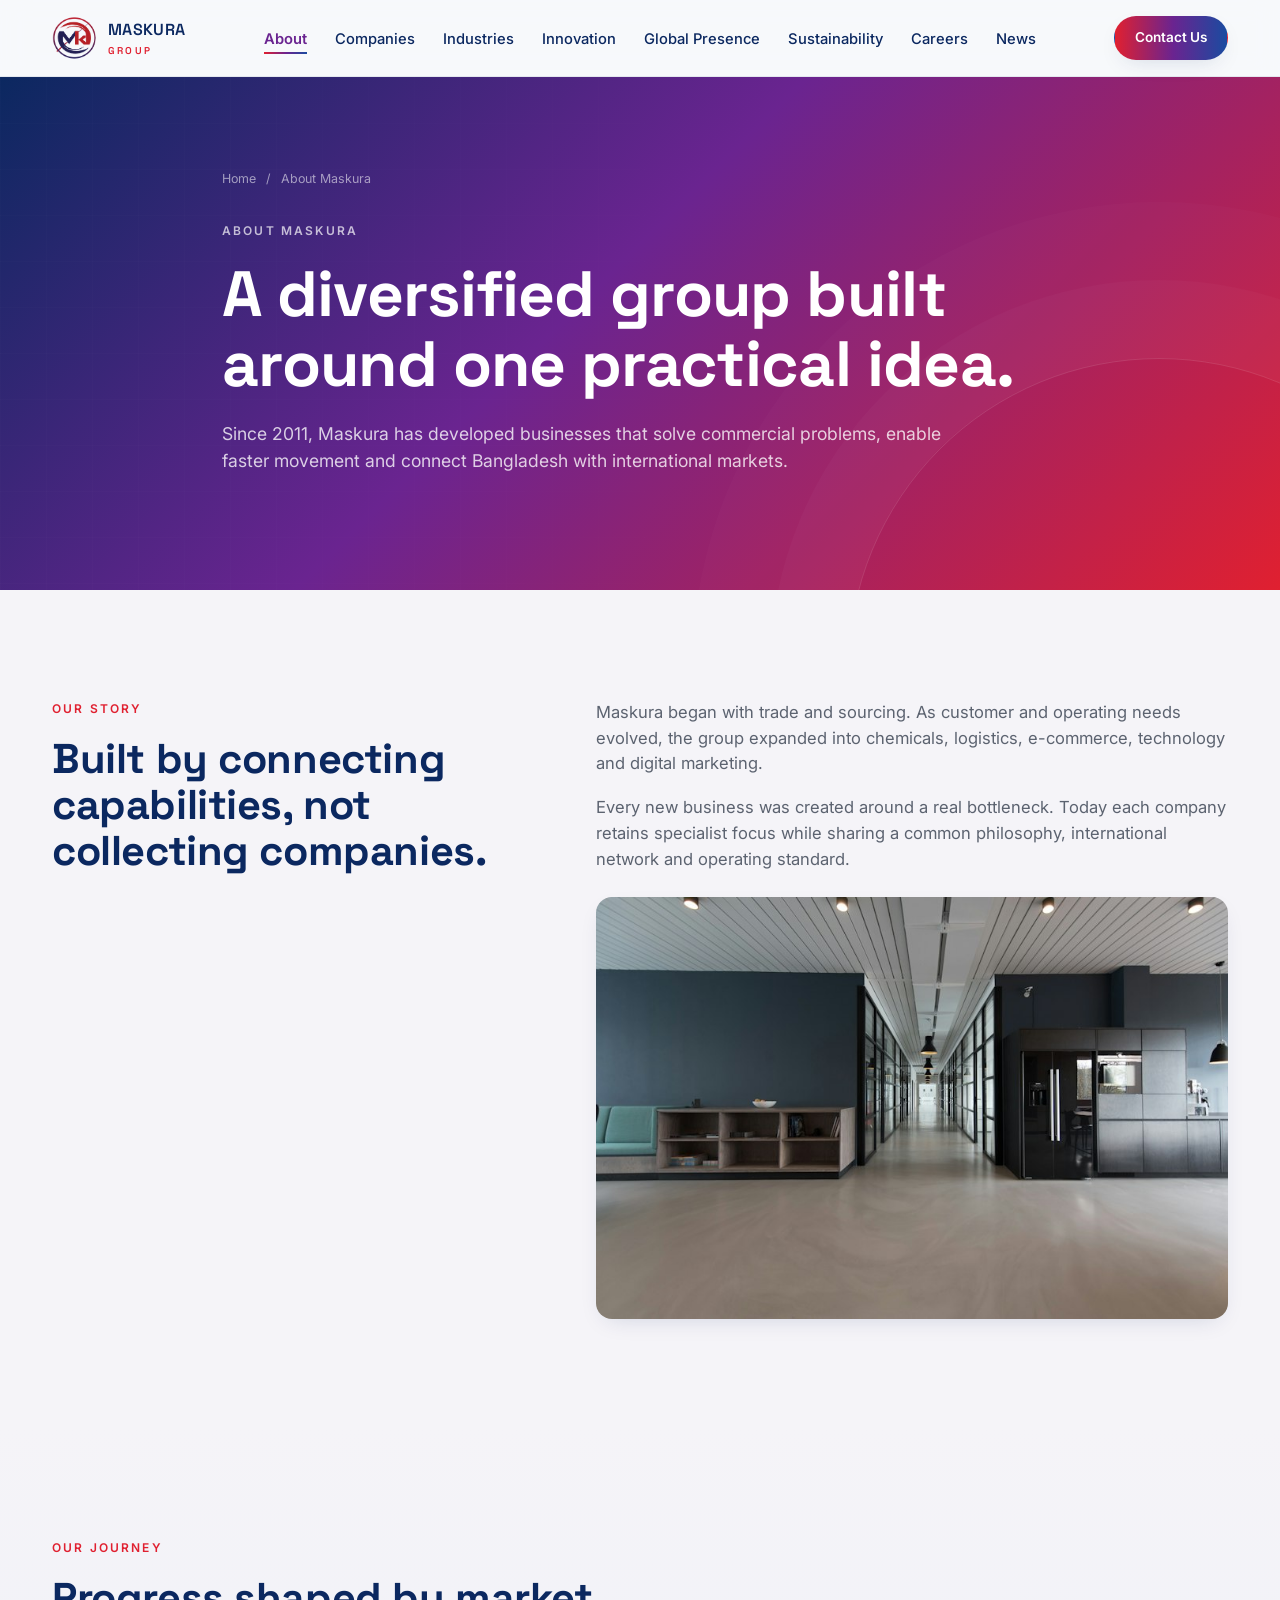
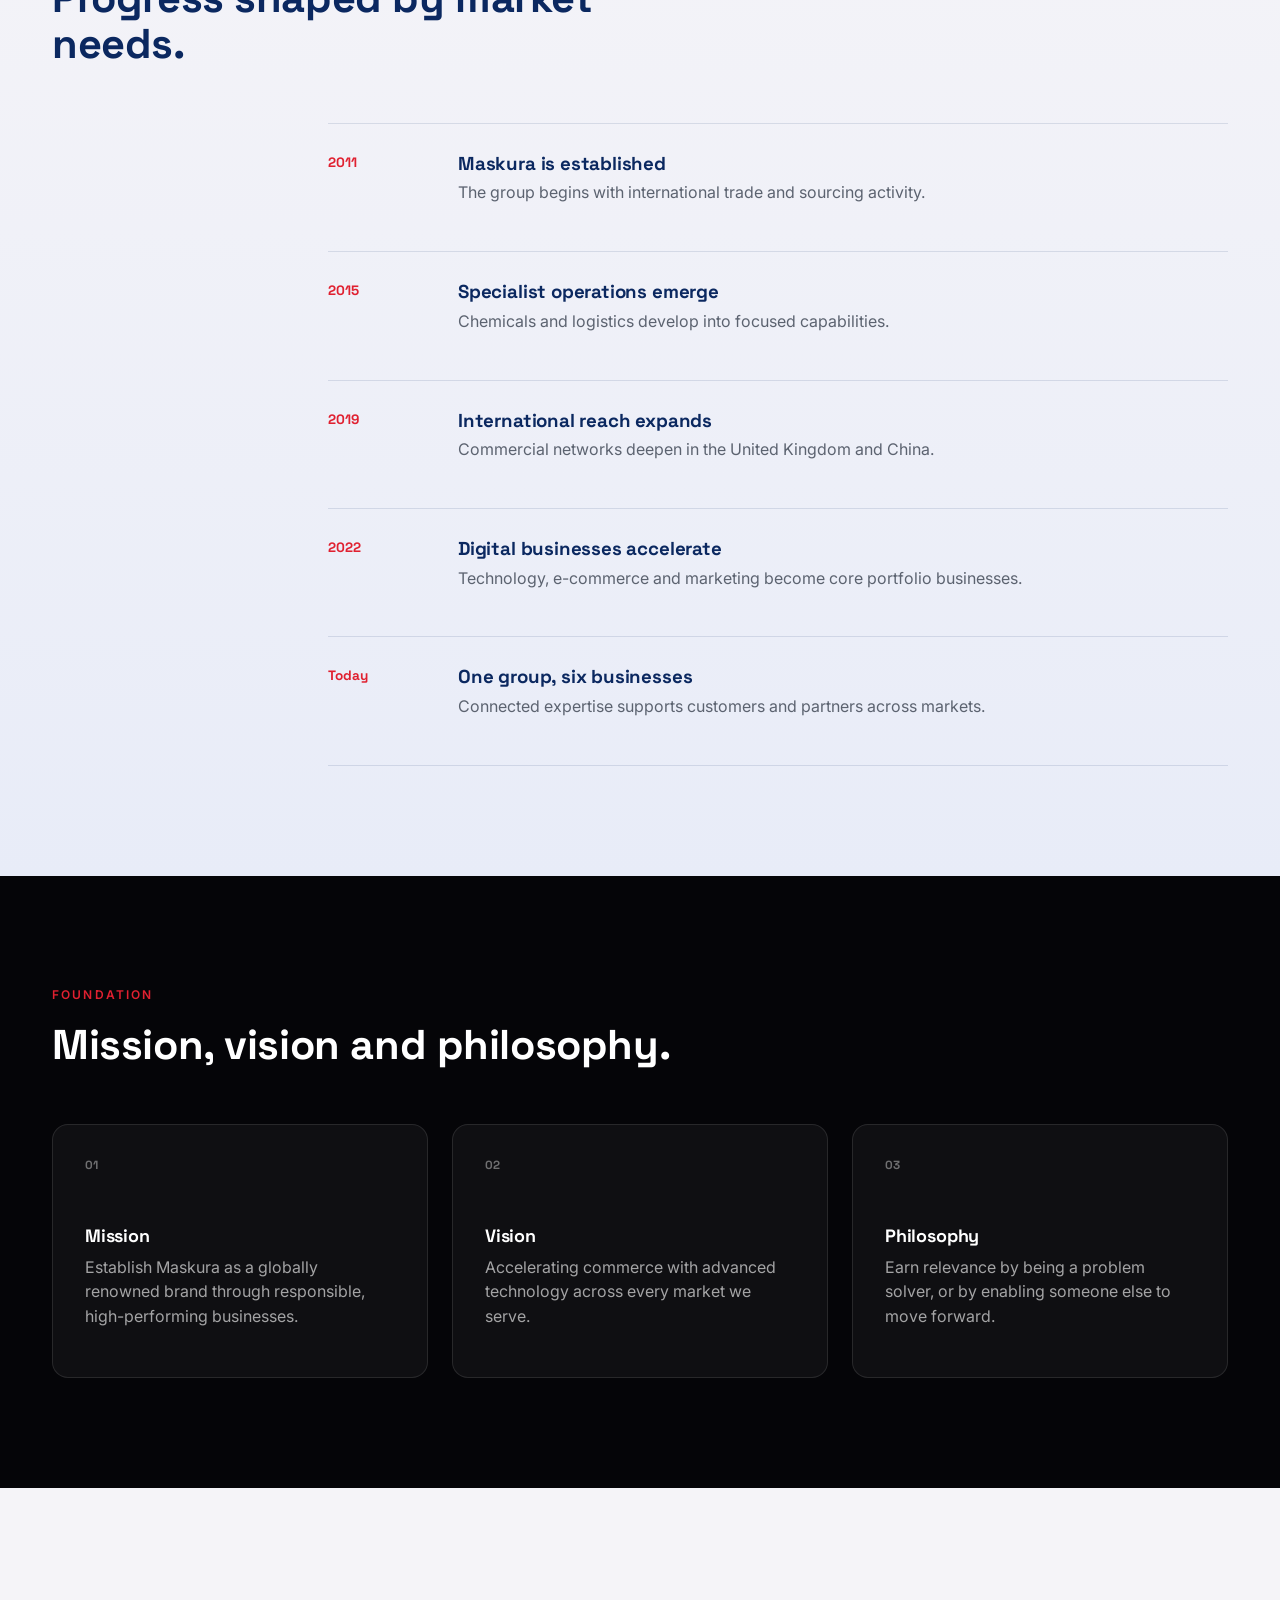
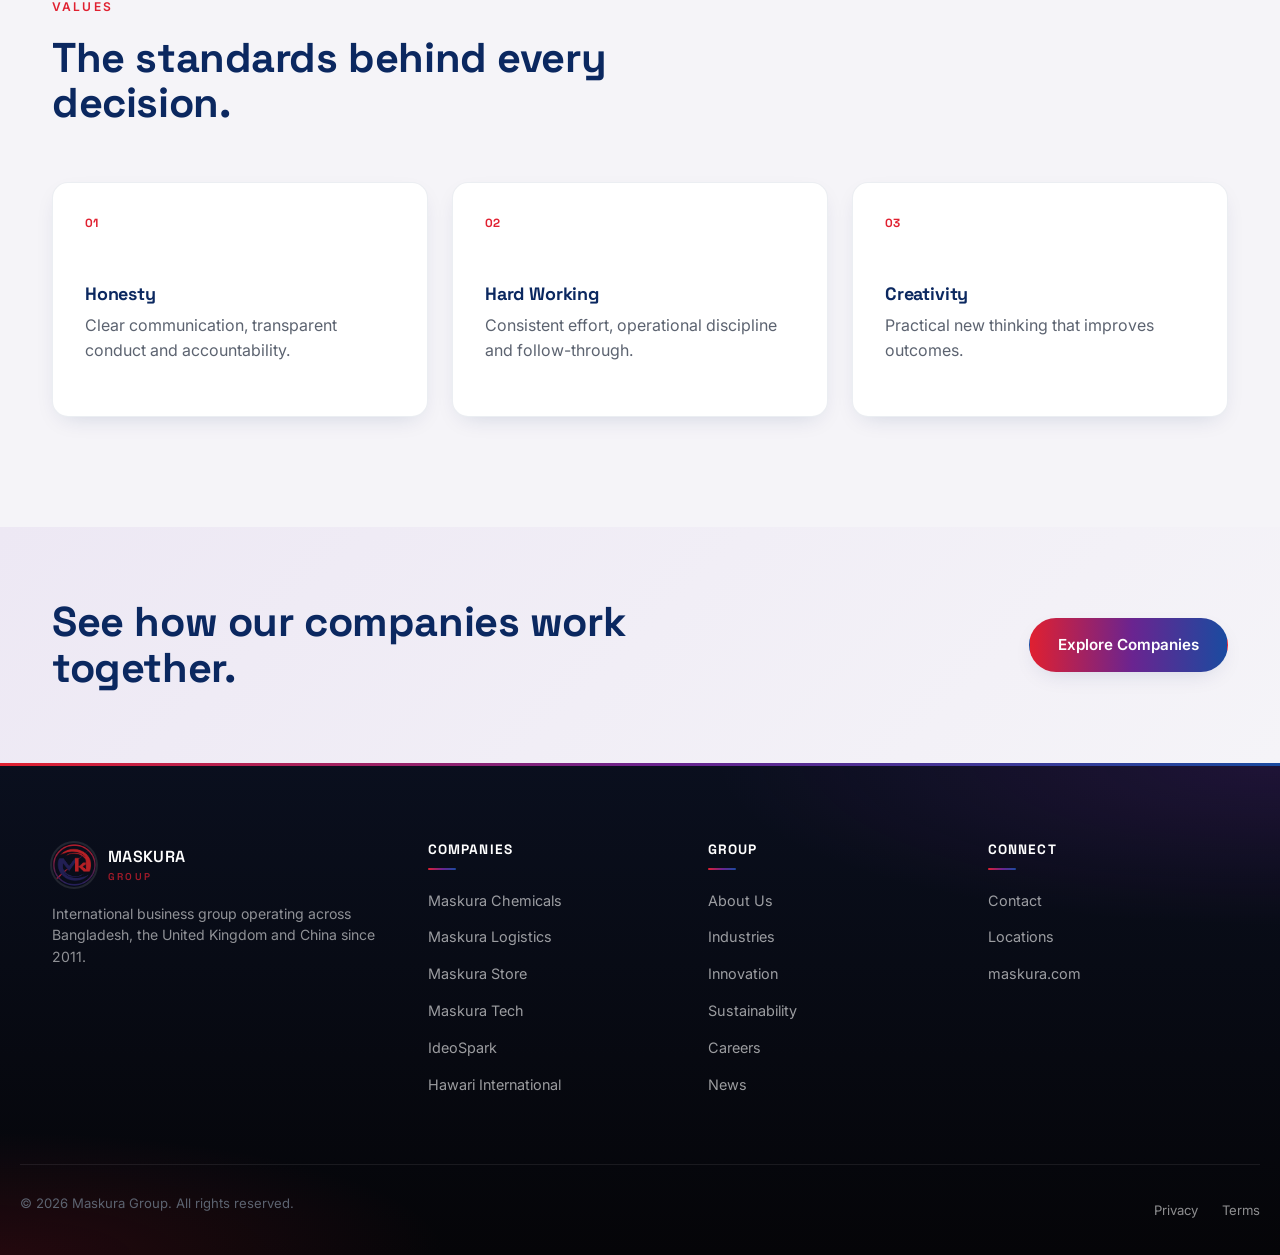
==== commit ceaed8b3: "Add high-resolution visual imagery and media across all pages" ====
--- a/about.html
+++ b/about.html
@@ -4,7 +4,7 @@
 <nav class="main-nav" id="mainNav" aria-label="Primary"><ul><li><a href="about.html">About</a></li><li><a href="companies.html">Companies</a></li><li><a href="industries.html">Industries</a></li><li><a href="innovation.html">Innovation</a></li><li><a href="global-presence.html">Global Presence</a></li><li><a href="csr.html">Sustainability</a></li><li><a href="career.html">Careers</a></li><li><a href="news.html">News</a></li></ul></nav>
 <div class="header-actions"><a href="contact.html" class="btn btn-primary btn-sm">Contact Us</a><button class="nav-toggle" id="navToggle" aria-expanded="false" aria-controls="mainNav" aria-label="Toggle navigation menu"><span></span><span></span><span></span></button></div>
 </div></header><main id="main"><section class="page-hero"><div class="page-grid"></div><div class="wrap page-hero-inner"><nav class="breadcrumbs"><a href="index.html">Home</a><span>/</span><span>About Maskura</span></nav><p class="eyebrow reveal">About Maskura</p><h1 class="reveal">A diversified group built around one practical idea.</h1><p class="page-hero-lede reveal">Since 2011, Maskura has developed businesses that solve commercial problems, enable faster movement and connect Bangladesh with international markets.</p></div></section>
-<section class="section"><div class="wrap split"><div class="reveal"><p class="eyebrow">Our Story</p><h2>Built by connecting capabilities, not collecting companies.</h2></div><div class="prose reveal"><p>Maskura began with trade and sourcing. As customer and operating needs evolved, the group expanded into chemicals, logistics, e-commerce, technology and digital marketing.</p><p>Every new business was created around a real bottleneck. Today each company retains specialist focus while sharing a common philosophy, international network and operating standard.</p></div></div></section>
+<section class="section"><div class="wrap split"><div class="reveal"><p class="eyebrow">Our Story</p><h2>Built by connecting capabilities, not collecting companies.</h2></div><div class="prose reveal"><p>Maskura began with trade and sourcing. As customer and operating needs evolved, the group expanded into chemicals, logistics, e-commerce, technology and digital marketing.</p><p>Every new business was created around a real bottleneck. Today each company retains specialist focus while sharing a common philosophy, international network and operating standard.</p><div class="split-media"><img src="images/about-story.jpg" alt="Maskura Group Operations and Corporate Leadership" class="rounded-img" loading="lazy" width="800" height="480"></div></div></div></section>
 <section class="section section-tint"><div class="wrap"><div class="section-head reveal"><p class="eyebrow">Our Journey</p><h2>Progress shaped by market needs.</h2></div><div class="timeline"><article class="timeline-row reveal"><strong>2011</strong><div><h3>Maskura is established</h3><p>The group begins with international trade and sourcing activity.</p></div></article><article class="timeline-row reveal"><strong>2015</strong><div><h3>Specialist operations emerge</h3><p>Chemicals and logistics develop into focused capabilities.</p></div></article><article class="timeline-row reveal"><strong>2019</strong><div><h3>International reach expands</h3><p>Commercial networks deepen in the United Kingdom and China.</p></div></article><article class="timeline-row reveal"><strong>2022</strong><div><h3>Digital businesses accelerate</h3><p>Technology, e-commerce and marketing become core portfolio businesses.</p></div></article><article class="timeline-row reveal"><strong>Today</strong><div><h3>One group, six businesses</h3><p>Connected expertise supports customers and partners across markets.</p></div></article></div></div></section>
 <section class="section section-dark"><div class="wrap"><div class="section-head reveal"><p class="eyebrow">Foundation</p><h2>Mission, vision and philosophy.</h2></div><div class="info-grid"><article class="info-card reveal"><span>01</span><h3>Mission</h3><p>Establish Maskura as a globally renowned brand through responsible, high-performing businesses.</p></article><article class="info-card reveal"><span>02</span><h3>Vision</h3><p>Accelerating commerce with advanced technology across every market we serve.</p></article><article class="info-card reveal"><span>03</span><h3>Philosophy</h3><p>Earn relevance by being a problem solver, or by enabling someone else to move forward.</p></article></div></div></section>
 <section class="section"><div class="wrap"><div class="section-head reveal"><p class="eyebrow">Values</p><h2>The standards behind every decision.</h2></div><div class="info-grid"><article class="info-card reveal"><span>01</span><h3>Honesty</h3><p>Clear communication, transparent conduct and accountability.</p></article><article class="info-card reveal"><span>02</span><h3>Hard Working</h3><p>Consistent effort, operational discipline and follow-through.</p></article><article class="info-card reveal"><span>03</span><h3>Creativity</h3><p>Practical new thinking that improves outcomes.</p></article></div></div></section><section class="section cta-band"><div class="wrap cta-inner reveal"><h2>See how our companies work together.</h2><a class="btn btn-primary" href="companies.html">Explore Companies</a></div></section></main><footer class="site-footer"><div class="wrap footer-grid">
--- a/style.css
+++ b/style.css
@@ -5,19 +5,19 @@
    Type: Space Grotesk (display) + Inter (body)
    =========================================================== */
 
-:root{
-  --navy: #0B2860;
-  --royal: #1A4BA0;
-  --purple: #6A2490;
-  --crimson: #E02030;
-  --bg-light: #F5F4F8;
-  --bg-tint: #EDE8F4;
-  --bg-tint-alt: #E8ECF8;
+:root {
+  --navy: #0b2860;
+  --royal: #1a4ba0;
+  --purple: #6a2490;
+  --crimson: #e02030;
+  --bg-light: #f5f4f8;
+  --bg-tint: #ede8f4;
+  --bg-tint-alt: #e8ecf8;
   --bg-dark: #050508;
-  --text: #0A0A12;
-  --grey: #5C6370;
-  --success: #16A34A;
-  --white: #FFFFFF;
+  --text: #0a0a12;
+  --grey: #5c6370;
+  --success: #16a34a;
+  --white: #ffffff;
 
   --navy-rgb: 11, 40, 96;
   --purple-rgb: 106, 36, 144;
@@ -33,23 +33,48 @@
   --shadow-soft: 0 20px 60px -20px rgba(var(--navy-rgb), 0.25);
   --shadow-tight: 0 8px 24px -10px rgba(var(--navy-rgb), 0.18);
 
-  --gradient-brand: linear-gradient(135deg, var(--navy) 0%, var(--purple) 45%, var(--crimson) 100%);
-  --gradient-accent: linear-gradient(90deg, var(--crimson) 0%, var(--purple) 52%, var(--royal) 100%);
-  --gradient-ring: linear-gradient(160deg, var(--crimson) 0%, var(--purple) 48%, var(--navy) 100%);
+  --gradient-brand: linear-gradient(
+    135deg,
+    var(--navy) 0%,
+    var(--purple) 45%,
+    var(--crimson) 100%
+  );
+  --gradient-accent: linear-gradient(
+    90deg,
+    var(--crimson) 0%,
+    var(--purple) 52%,
+    var(--royal) 100%
+  );
+  --gradient-ring: linear-gradient(
+    160deg,
+    var(--crimson) 0%,
+    var(--purple) 48%,
+    var(--navy) 100%
+  );
 
   --max-w: 1240px;
-  --transition: 0.35s cubic-bezier(.2,.8,.2,1);
-}
-
-*{ box-sizing: border-box; }
-html{ scroll-behavior: smooth; }
-
-@media (prefers-reduced-motion: reduce){
-  html{ scroll-behavior: auto; }
-  *{ animation-duration: 0.01ms !important; animation-iteration-count: 1 !important; transition-duration: 0.01ms !important; }
-}
-
-body{
+  --transition: 0.35s cubic-bezier(0.2, 0.8, 0.2, 1);
+}
+
+* {
+  box-sizing: border-box;
+}
+html {
+  scroll-behavior: smooth;
+}
+
+@media (prefers-reduced-motion: reduce) {
+  html {
+    scroll-behavior: auto;
+  }
+  * {
+    animation-duration: 0.01ms !important;
+    animation-iteration-count: 1 !important;
+    transition-duration: 0.01ms !important;
+  }
+}
+
+body {
   margin: 0;
   font-family: var(--font-body);
   color: var(--text);
@@ -58,7 +83,10 @@
   line-height: 1.55;
 }
 
-h1,h2,h3,h4{
+h1,
+h2,
+h3,
+h4 {
   font-family: var(--font-display);
   color: var(--navy);
   margin: 0 0 0.5em;
@@ -66,302 +94,1449 @@
   letter-spacing: -0.01em;
 }
 
-p{ margin: 0 0 1em; color: var(--grey); }
-a{ color: inherit; text-decoration: none; }
-img{ max-width: 100%; display: block; }
-ul{ list-style: none; margin: 0; padding: 0; }
-
-.wrap{
+p {
+  margin: 0 0 1em;
+  color: var(--grey);
+}
+a {
+  color: inherit;
+  text-decoration: none;
+}
+img {
+  max-width: 100%;
+  display: block;
+}
+ul {
+  list-style: none;
+  margin: 0;
+  padding: 0;
+}
+
+.wrap {
   max-width: var(--max-w);
   margin: 0 auto;
   padding: 0 32px;
 }
 
-.skip-link{
-  position: absolute; left: -999px; top: 0;
-  background: var(--navy); color: var(--white);
-  padding: 12px 20px; z-index: 999; border-radius: 0 0 8px 0;
-}
-.skip-link:focus{ left: 0; }
-
-a:focus-visible, button:focus-visible, input:focus-visible, textarea:focus-visible, select:focus-visible{
+.skip-link {
+  position: absolute;
+  left: -999px;
+  top: 0;
+  background: var(--navy);
+  color: var(--white);
+  padding: 12px 20px;
+  z-index: 999;
+  border-radius: 0 0 8px 0;
+}
+.skip-link:focus {
+  left: 0;
+}
+
+a:focus-visible,
+button:focus-visible,
+input:focus-visible,
+textarea:focus-visible,
+select:focus-visible {
   outline: 3px solid var(--royal);
   outline-offset: 2px;
 }
 
 /* ============ BUTTONS ============ */
-.btn{
-  display: inline-flex; align-items: center; gap: 8px;
+.btn {
+  display: inline-flex;
+  align-items: center;
+  gap: 8px;
   padding: 14px 28px;
   border-radius: 999px;
   font-weight: 600;
   font-size: 0.95rem;
   border: 1.5px solid transparent;
   cursor: pointer;
-  transition: transform var(--transition), box-shadow var(--transition), background var(--transition);
-}
-.btn-primary{
+  transition:
+    transform var(--transition),
+    box-shadow var(--transition),
+    background var(--transition);
+}
+.btn-primary {
   background: var(--gradient-accent);
   color: var(--white);
   box-shadow: var(--shadow-tight);
 }
-.btn-primary:hover{ transform: translateY(-2px); box-shadow: var(--shadow-soft); }
-.btn-ghost{
+.btn-primary:hover {
+  transform: translateY(-2px);
+  box-shadow: var(--shadow-soft);
+}
+.btn-ghost {
   background: transparent;
   color: var(--navy);
   border-color: rgba(var(--navy-rgb), 0.25);
 }
-.btn-ghost:hover{ background: rgba(var(--navy-rgb), 0.06); }
-.btn-sm{ padding: 10px 20px; font-size: 0.85rem; }
+.btn-ghost:hover {
+  background: rgba(var(--navy-rgb), 0.06);
+}
+.btn-sm {
+  padding: 10px 20px;
+  font-size: 0.85rem;
+}
 
 /* ============ HEADER ============ */
-.site-header{
-  position: sticky; top: 0; z-index: 100;
-  background: rgba(247,249,252,0.85);
+.site-header {
+  position: sticky;
+  top: 0;
+  z-index: 100;
+  background: rgba(247, 249, 252, 0.85);
   backdrop-filter: blur(14px) saturate(140%);
   border-bottom: 1px solid rgba(var(--navy-rgb), 0.08);
   transition: box-shadow var(--transition);
 }
-.site-header.scrolled{ box-shadow: var(--shadow-tight); }
-
-.header-inner{
-  display: flex; align-items: center; justify-content: space-between;
+.site-header.scrolled {
+  box-shadow: var(--shadow-tight);
+}
+
+.header-inner {
+  display: flex;
+  align-items: center;
+  justify-content: space-between;
   height: 76px;
 }
 
-.brand{ display: flex; align-items: center; gap: 12px; }
-.brand-logo{
-  width: 44px; height: 44px;
+.brand {
+  display: flex;
+  align-items: center;
+  gap: 12px;
+}
+.brand-logo {
+  width: 44px;
+  height: 44px;
   object-fit: contain;
   border-radius: 50%;
   flex-shrink: 0;
 }
-.brand-name{
-  font-family: var(--font-display); font-weight: 600; letter-spacing: 0.02em;
-  color: var(--navy); font-size: 1rem;
-}
-.brand-name em{ display: block; font-style: normal; font-size: 0.62rem; letter-spacing: 0.22em; color: var(--crimson); }
-
-.main-nav ul{ display: flex; gap: 28px; }
-.main-nav a{
-  font-size: 0.92rem; font-weight: 500; color: var(--navy);
-  position: relative; padding: 6px 0;
-}
-.main-nav a::after{
-  content: ""; position: absolute; left: 0; bottom: 0; height: 2px; width: 0;
-  background: var(--gradient-accent); transition: width var(--transition);
-}
-.main-nav a:hover::after{ width: 100%; }
-
-.header-actions{ display: flex; align-items: center; gap: 16px; }
-.nav-toggle{
-  display: none; flex-direction: column; gap: 5px;
-  background: none; border: none; cursor: pointer; padding: 8px;
-}
-.nav-toggle span{ width: 22px; height: 2px; background: var(--navy); }
+.brand-name {
+  font-family: var(--font-display);
+  font-weight: 600;
+  letter-spacing: 0.02em;
+  color: var(--navy);
+  font-size: 1rem;
+}
+.brand-name em {
+  display: block;
+  font-style: normal;
+  font-size: 0.62rem;
+  letter-spacing: 0.22em;
+  color: var(--crimson);
+}
+
+.main-nav ul {
+  display: flex;
+  gap: 28px;
+}
+.main-nav a {
+  font-size: 0.92rem;
+  font-weight: 500;
+  color: var(--navy);
+  position: relative;
+  padding: 6px 0;
+}
+.main-nav a::after {
+  content: "";
+  position: absolute;
+  left: 0;
+  bottom: 0;
+  height: 2px;
+  width: 0;
+  background: var(--gradient-accent);
+  transition: width var(--transition);
+}
+.main-nav a:hover::after {
+  width: 100%;
+}
+
+.header-actions {
+  display: flex;
+  align-items: center;
+  gap: 16px;
+}
+.nav-toggle {
+  display: none;
+  flex-direction: column;
+  gap: 5px;
+  background: none;
+  border: none;
+  cursor: pointer;
+  padding: 8px;
+}
+.nav-toggle span {
+  width: 22px;
+  height: 2px;
+  background: var(--navy);
+}
 
 /* ============ HERO ============ */
-.hero{
+.hero {
   position: relative;
   overflow: hidden;
   background: var(--gradient-brand);
   padding: 120px 0 90px;
   color: var(--white);
 }
-.hero-bg{ position: absolute; inset: 0; z-index: 0; opacity: 0.9; }
-.trade-map{ width: 100%; height: 100%; }
-.route{ opacity: 0.55; }
-.node-label{ fill: rgba(255,255,255,0.65); font-family: var(--font-body); font-size: 12px; }
-.pulse{ filter: drop-shadow(0 0 6px rgba(255,255,255,0.9)); }
-
-.hero-inner{ position: relative; z-index: 1; max-width: 780px; }
-.eyebrow{
-  text-transform: uppercase; letter-spacing: 0.18em; font-size: 0.75rem;
-  color: rgba(255,255,255,0.7); font-weight: 600; margin-bottom: 18px;
-}
-.section .eyebrow{ color: var(--crimson); }
-.hero h1{
-  color: var(--white); font-size: clamp(2.4rem, 5vw, 3.75rem); margin-bottom: 0.4em;
-}
-.hero-lede{ color: rgba(255,255,255,0.82); font-size: 1.08rem; max-width: 620px; }
-.hero-actions{ display: flex; gap: 16px; margin: 32px 0 56px; flex-wrap: wrap; }
-.hero .btn-ghost{ color: var(--white); border-color: rgba(255,255,255,0.35); }
-.hero .btn-ghost:hover{ background: rgba(255,255,255,0.1); }
-
-.hero-stats{
-  display: flex; gap: 48px; margin: 0; padding-top: 32px;
-  border-top: 1px solid rgba(255,255,255,0.18);
-}
-.hero-stats dt{
-  font-family: var(--font-display); font-size: 2.2rem; font-weight: 700; color: var(--white);
-}
-.hero-stats dd{ margin: 4px 0 0; font-size: 0.82rem; color: rgba(255,255,255,0.65); }
+.hero-bg {
+  position: absolute;
+  inset: 0;
+  z-index: 0;
+  opacity: 0.9;
+}
+.trade-map {
+  width: 100%;
+  height: 100%;
+}
+.route {
+  opacity: 0.55;
+}
+.node-label {
+  fill: rgba(255, 255, 255, 0.65);
+  font-family: var(--font-body);
+  font-size: 12px;
+}
+.pulse {
+  filter: drop-shadow(0 0 6px rgba(255, 255, 255, 0.9));
+}
+
+.hero-inner {
+  position: relative;
+  z-index: 1;
+  max-width: 780px;
+}
+.eyebrow {
+  text-transform: uppercase;
+  letter-spacing: 0.18em;
+  font-size: 0.75rem;
+  color: rgba(255, 255, 255, 0.7);
+  font-weight: 600;
+  margin-bottom: 18px;
+}
+.section .eyebrow {
+  color: var(--crimson);
+}
+.hero h1 {
+  color: var(--white);
+  font-size: clamp(2.4rem, 5vw, 3.75rem);
+  margin-bottom: 0.4em;
+}
+.hero-lede {
+  color: rgba(255, 255, 255, 0.82);
+  font-size: 1.08rem;
+  max-width: 620px;
+}
+.hero-actions {
+  display: flex;
+  gap: 16px;
+  margin: 32px 0 56px;
+  flex-wrap: wrap;
+}
+.hero .btn-ghost {
+  color: var(--white);
+  border-color: rgba(255, 255, 255, 0.35);
+}
+.hero .btn-ghost:hover {
+  background: rgba(255, 255, 255, 0.1);
+}
+
+.hero-stats {
+  display: flex;
+  gap: 48px;
+  margin: 0;
+  padding-top: 32px;
+  border-top: 1px solid rgba(255, 255, 255, 0.18);
+}
+.hero-stats dt {
+  font-family: var(--font-display);
+  font-size: 2.2rem;
+  font-weight: 700;
+  color: var(--white);
+}
+.hero-stats dd {
+  margin: 4px 0 0;
+  font-size: 0.82rem;
+  color: rgba(255, 255, 255, 0.65);
+}
 
 /* ============ SECTIONS ============ */
-.section{ padding: 110px 0; }
-.section-dark{ background: var(--bg-dark); color: var(--white); }
-.section-dark h2, .section-dark h3{ color: var(--white); }
-.section-dark p{ color: rgba(255,255,255,0.65); }
-.section-tint{ background: linear-gradient(180deg, var(--bg-light), var(--bg-tint-alt)); }
-
-.section-head{ max-width: 680px; margin-bottom: 56px; }
-.section-lede{ font-size: 1.05rem; }
-h2{ font-size: clamp(1.9rem, 3.4vw, 2.6rem); }
+.section {
+  padding: 110px 0;
+}
+.section-dark {
+  background: var(--bg-dark);
+  color: var(--white);
+}
+.section-dark h2,
+.section-dark h3 {
+  color: var(--white);
+}
+.section-dark p {
+  color: rgba(255, 255, 255, 0.65);
+}
+.section-tint {
+  background: linear-gradient(180deg, var(--bg-light), var(--bg-tint-alt));
+}
+
+.section-head {
+  max-width: 680px;
+  margin-bottom: 56px;
+}
+.section-lede {
+  font-size: 1.05rem;
+}
+h2 {
+  font-size: clamp(1.9rem, 3.4vw, 2.6rem);
+}
 
 /* Pillars */
-.pillar-grid{
-  display: grid; grid-template-columns: repeat(3, 1fr); gap: 24px; margin-bottom: 40px;
-}
-.pillar-card{
-  background: var(--white); border-radius: var(--radius-md);
-  padding: 32px; box-shadow: var(--shadow-tight);
+.pillar-grid {
+  display: grid;
+  grid-template-columns: repeat(3, 1fr);
+  gap: 24px;
+  margin-bottom: 40px;
+}
+.pillar-card {
+  background: var(--white);
+  border-radius: var(--radius-md);
+  padding: 32px;
+  box-shadow: var(--shadow-tight);
   border: 1px solid rgba(var(--navy-rgb), 0.06);
   transition: transform var(--transition);
 }
-.pillar-card:hover{ transform: translateY(-6px); }
-.pillar-index{
-  display: inline-block; font-size: 0.75rem; font-weight: 700; letter-spacing: 0.1em;
-  text-transform: uppercase; color: var(--crimson); margin-bottom: 14px;
-}
-.pillar-card h3{ font-size: 1.15rem; }
-
-.values-row{ display: flex; gap: 14px; flex-wrap: wrap; }
-.value-chip{
-  padding: 10px 22px; border-radius: 999px;
-  background: var(--white); border: 1.5px solid rgba(var(--navy-rgb), 0.12);
-  font-family: var(--font-display); font-weight: 600; font-size: 0.9rem; color: var(--navy);
+.pillar-card:hover {
+  transform: translateY(-6px);
+}
+.pillar-index {
+  display: inline-block;
+  font-size: 0.75rem;
+  font-weight: 700;
+  letter-spacing: 0.1em;
+  text-transform: uppercase;
+  color: var(--crimson);
+  margin-bottom: 14px;
+}
+.pillar-card h3 {
+  font-size: 1.15rem;
+}
+
+.values-row {
+  display: flex;
+  gap: 14px;
+  flex-wrap: wrap;
+}
+.value-chip {
+  padding: 10px 22px;
+  border-radius: 999px;
+  background: var(--white);
+  border: 1.5px solid rgba(var(--navy-rgb), 0.12);
+  font-family: var(--font-display);
+  font-weight: 600;
+  font-size: 0.9rem;
+  color: var(--navy);
 }
 
 /* Global presence */
-.presence-grid{ display: grid; grid-template-columns: repeat(3, 1fr); gap: 24px; }
-.presence-card{
-  background: rgba(255,255,255,0.04);
-  border: 1px solid rgba(255,255,255,0.1);
+.presence-grid {
+  display: grid;
+  grid-template-columns: repeat(3, 1fr);
+  gap: 24px;
+}
+.presence-card {
+  background: rgba(255, 255, 255, 0.04);
+  border: 1px solid rgba(255, 255, 255, 0.1);
   border-radius: var(--radius-md);
   padding: 32px;
 }
-.presence-card h3{ color: var(--white); font-size: 1.2rem; }
+.presence-card h3 {
+  color: var(--white);
+  font-size: 1.2rem;
+}
 
 /* Company cards */
-.company-grid{ display: grid; grid-template-columns: repeat(3, 1fr); gap: 24px; }
-.company-card{
-  display: block; background: var(--white); border-radius: var(--radius-md);
-  padding: 30px; border: 1px solid rgba(var(--navy-rgb), 0.07);
+.company-grid {
+  display: grid;
+  grid-template-columns: repeat(3, 1fr);
+  gap: 24px;
+}
+.company-card {
+  display: block;
+  background: var(--white);
+  border-radius: var(--radius-md);
+  padding: 30px;
+  border: 1px solid rgba(var(--navy-rgb), 0.07);
   box-shadow: var(--shadow-tight);
-  transition: transform var(--transition), box-shadow var(--transition), border-color var(--transition);
-}
-.company-card:hover{
+  transition:
+    transform var(--transition),
+    box-shadow var(--transition),
+    border-color var(--transition);
+}
+.company-card:hover {
   transform: translateY(-6px);
   box-shadow: var(--shadow-soft);
   border-color: var(--royal);
 }
-.company-sector{
-  font-size: 0.72rem; font-weight: 700; text-transform: uppercase; letter-spacing: 0.08em;
+.company-sector {
+  font-size: 0.72rem;
+  font-weight: 700;
+  text-transform: uppercase;
+  letter-spacing: 0.08em;
   color: var(--royal);
 }
-.company-card h3{ margin: 10px 0 8px; font-size: 1.2rem; }
-.company-card p{ font-size: 0.92rem; margin-bottom: 18px; }
-.card-cta{ font-weight: 600; font-size: 0.88rem; color: var(--crimson); }
+.company-card h3 {
+  margin: 10px 0 8px;
+  font-size: 1.2rem;
+}
+.company-card p {
+  font-size: 0.92rem;
+  margin-bottom: 18px;
+}
+.card-cta {
+  font-weight: 600;
+  font-size: 0.88rem;
+  color: var(--crimson);
+}
 
 /* Why grid */
-.why-grid{ display: grid; grid-template-columns: 0.8fr 1.2fr; gap: 64px; align-items: start; }
-.why-list{ display: grid; grid-template-columns: 1fr 1fr; gap: 28px; }
-.why-item h3{ font-size: 1.05rem; margin-bottom: 8px; }
-.why-item p{ font-size: 0.92rem; }
+.why-grid {
+  display: grid;
+  grid-template-columns: 0.8fr 1.2fr;
+  gap: 64px;
+  align-items: start;
+}
+.why-list {
+  display: grid;
+  grid-template-columns: 1fr 1fr;
+  gap: 28px;
+}
+.why-item h3 {
+  font-size: 1.05rem;
+  margin-bottom: 8px;
+}
+.why-item p {
+  font-size: 0.92rem;
+}
 
 /* Career CTA */
-.career-cta{
+.career-cta {
   background: var(--gradient-brand);
   color: var(--white);
   text-align: center;
 }
-.career-inner{ max-width: 620px; margin: 0 auto; }
-.career-cta h2{ color: var(--white); }
-.career-cta p{ color: rgba(255,255,255,0.78); margin-bottom: 32px; }
+.career-inner {
+  max-width: 620px;
+  margin: 0 auto;
+}
+.career-cta h2 {
+  color: var(--white);
+}
+.career-cta p {
+  color: rgba(255, 255, 255, 0.78);
+  margin-bottom: 32px;
+}
 
 /* Contact */
-.contact-grid{ display: grid; grid-template-columns: 0.85fr 1.15fr; gap: 64px; }
-.contact-form{
-  background: var(--white); padding: 36px; border-radius: var(--radius-md);
-  box-shadow: var(--shadow-soft); border: 1px solid rgba(var(--navy-rgb),0.06);
-}
-.form-row{ margin-bottom: 20px; display: flex; flex-direction: column; gap: 6px; }
-.form-row label{ font-size: 0.85rem; font-weight: 600; color: var(--navy); }
-.form-row input, .form-row select, .form-row textarea{
-  font-family: var(--font-body); font-size: 0.95rem;
-  padding: 12px 14px; border-radius: var(--radius-sm);
-  border: 1.5px solid rgba(var(--navy-rgb),0.15); background: var(--bg-light);
+.contact-grid {
+  display: grid;
+  grid-template-columns: 0.85fr 1.15fr;
+  gap: 64px;
+}
+.contact-form {
+  background: var(--white);
+  padding: 36px;
+  border-radius: var(--radius-md);
+  box-shadow: var(--shadow-soft);
+  border: 1px solid rgba(var(--navy-rgb), 0.06);
+}
+.form-row {
+  margin-bottom: 20px;
+  display: flex;
+  flex-direction: column;
+  gap: 6px;
+}
+.form-row label {
+  font-size: 0.85rem;
+  font-weight: 600;
+  color: var(--navy);
+}
+.form-row input,
+.form-row select,
+.form-row textarea {
+  font-family: var(--font-body);
+  font-size: 0.95rem;
+  padding: 12px 14px;
+  border-radius: var(--radius-sm);
+  border: 1.5px solid rgba(var(--navy-rgb), 0.15);
+  background: var(--bg-light);
   resize: vertical;
 }
-.form-note{ margin-top: 14px; font-size: 0.85rem; color: var(--success); min-height: 1.2em; }
+.form-note {
+  margin-top: 14px;
+  font-size: 0.85rem;
+  color: var(--success);
+  min-height: 1.2em;
+}
 
 /* ============ FOOTER ============ */
-.footer-logo .brand-logo{ box-shadow: 0 0 0 2px rgba(255,255,255,0.1); }
-
-.footer-grid{
-  display: grid; grid-template-columns: 1.4fr 1fr 1fr 1fr; gap: 40px;
-  padding-bottom: 56px; border-bottom: 1px solid rgba(255,255,255,0.08);
-}
-.footer-brand{ display: flex; flex-direction: column; gap: 16px; }
-.footer-brand p{ color: rgba(255,255,255,0.55); font-size: 0.88rem; }
-.footer-col h4{ color: var(--white); font-size: 0.85rem; text-transform: uppercase; letter-spacing: 0.08em; margin-bottom: 18px; }
-.footer-col li{ margin-bottom: 12px; }
-.footer-col a{ font-size: 0.9rem; color: rgba(255,255,255,0.6); transition: color var(--transition); }
-.footer-col a:hover{ color: var(--white); }
-
-.footer-bottom{
-  display: flex; justify-content: space-between; align-items: center;
-  padding: 28px 0; font-size: 0.82rem;
-}
-.footer-legal{ display: flex; gap: 24px; }
-.footer-legal a{ color: rgba(255,255,255,0.55); }
+.site-footer {
+  position: relative;
+  overflow: hidden;
+  background:
+    radial-gradient(
+      ellipse 80% 60% at 100% 0%,
+      rgba(var(--purple-rgb), 0.22),
+      transparent 55%
+    ),
+    radial-gradient(
+      ellipse 70% 50% at 0% 100%,
+      rgba(var(--crimson-rgb), 0.14),
+      transparent 50%
+    ),
+    linear-gradient(180deg, #0a0f1e 0%, var(--bg-dark) 100%);
+  color: rgba(255, 255, 255, 0.65);
+  padding: 80px 0 0;
+}
+.site-footer::before {
+  content: "";
+  position: absolute;
+  top: 0;
+  left: 0;
+  right: 0;
+  height: 3px;
+  background: var(--gradient-accent);
+}
+.footer-logo .brand-logo {
+  box-shadow: 0 0 0 2px rgba(255, 255, 255, 0.1);
+}
+
+.footer-grid {
+  display: grid;
+  grid-template-columns: 1.4fr 1fr 1fr 1fr;
+  gap: 40px;
+  padding-bottom: 56px;
+  border-bottom: 1px solid rgba(255, 255, 255, 0.08);
+}
+.footer-brand {
+  display: flex;
+  flex-direction: column;
+  gap: 16px;
+}
+.footer-brand p {
+  color: rgba(255, 255, 255, 0.55);
+  font-size: 0.88rem;
+}
+.footer-col h4 {
+  color: var(--white);
+  font-size: 0.85rem;
+  text-transform: uppercase;
+  letter-spacing: 0.08em;
+  margin-bottom: 18px;
+}
+.footer-col h4::after {
+  content: "";
+  display: block;
+  width: 28px;
+  height: 2px;
+  margin-top: 10px;
+  background: var(--gradient-accent);
+  border-radius: 2px;
+}
+.footer-col li {
+  margin-bottom: 12px;
+}
+.footer-col a {
+  font-size: 0.9rem;
+  color: rgba(255, 255, 255, 0.6);
+  transition: color var(--transition);
+}
+.footer-col a:hover {
+  color: var(--crimson);
+}
+
+.footer-bottom {
+  display: flex;
+  justify-content: space-between;
+  align-items: center;
+  padding: 28px 0;
+  font-size: 0.82rem;
+  color: rgba(255, 255, 255, 0.5);
+}
+.footer-legal {
+  display: flex;
+  gap: 24px;
+}
+.footer-legal a {
+  color: rgba(255, 255, 255, 0.55);
+  transition: color var(--transition);
+}
+.footer-legal a:hover {
+  color: var(--crimson);
+}
 
 /* ============ SCROLL REVEAL ============ */
-.reveal{
-  opacity: 0; transform: translateY(24px);
-  transition: opacity 0.7s ease, transform 0.7s ease;
-}
-.reveal.is-visible{ opacity: 1; transform: translateY(0); }
+.reveal {
+  opacity: 0;
+  transform: translateY(24px);
+  transition:
+    opacity 0.7s ease,
+    transform 0.7s ease;
+}
+.reveal.is-visible {
+  opacity: 1;
+  transform: translateY(0);
+}
 
 /* ============ RESPONSIVE ============ */
-@media (max-width: 1024px){
-  .why-grid{ grid-template-columns: 1fr; }
-  .contact-grid{ grid-template-columns: 1fr; }
-  .pillar-grid, .presence-grid, .company-grid{ grid-template-columns: repeat(2, 1fr); }
-  .footer-grid{ grid-template-columns: 1fr 1fr; }
-}
-
-@media (max-width: 768px){
-  .main-nav{
-    position: fixed; inset: 76px 0 0 0; background: var(--bg-light);
-    transform: translateX(100%); transition: transform var(--transition);
-    padding: 32px; overflow-y: auto;
-  }
-  .main-nav.is-open{ transform: translateX(0); }
-  .main-nav ul{ flex-direction: column; gap: 20px; }
-  .nav-toggle{ display: flex; }
-  .header-actions .btn-sm{ display: none; }
-
-  .pillar-grid, .presence-grid, .company-grid, .why-list{ grid-template-columns: 1fr; }
-  .hero-stats{ flex-wrap: wrap; gap: 32px; }
-  .section{ padding: 72px 0; }
-  .wrap{ padding: 0 20px; }
+@media (max-width: 1024px) {
+  .why-grid {
+    grid-template-columns: 1fr;
+  }
+  .contact-grid {
+    grid-template-columns: 1fr;
+  }
+  .pillar-grid,
+  .presence-grid,
+  .company-grid {
+    grid-template-columns: repeat(2, 1fr);
+  }
+  .footer-grid {
+    grid-template-columns: 1fr 1fr;
+  }
+}
+
+@media (max-width: 768px) {
+  .main-nav {
+    position: fixed;
+    inset: 76px 0 0 0;
+    background: var(--bg-light);
+    transform: translateX(100%);
+    transition: transform var(--transition);
+    padding: 32px;
+    overflow-y: auto;
+  }
+  .main-nav.is-open {
+    transform: translateX(0);
+  }
+  .main-nav ul {
+    flex-direction: column;
+    gap: 20px;
+  }
+  .nav-toggle {
+    display: flex;
+  }
+  .header-actions .btn-sm {
+    display: none;
+  }
+
+  .pillar-grid,
+  .presence-grid,
+  .company-grid,
+  .why-list {
+    grid-template-columns: 1fr;
+  }
+  .hero-stats {
+    flex-wrap: wrap;
+    gap: 32px;
+  }
+  .section {
+    padding: 72px 0;
+  }
+  .wrap {
+    padding: 0 20px;
+  }
 }
 
 /* ============ EXTENDED MULTI-PAGE SYSTEM ============ */
-body.nav-open{overflow:hidden}.main-nav a[aria-current=page]{color:var(--purple);font-weight:600}.main-nav a[aria-current=page]::after{width:100%}.footer-logo .brand-name{color:#fff}.footer-logo .brand-name em{color:rgba(var(--crimson-rgb),.72)}
-.page-hero{position:relative;overflow:hidden;padding:92px 0 98px;background:var(--gradient-brand);color:#fff}.page-grid{position:absolute;inset:0;opacity:.35;background-image:linear-gradient(rgba(255,255,255,.035) 1px,transparent 1px),linear-gradient(90deg,rgba(255,255,255,.035) 1px,transparent 1px);background-size:46px 46px;mask-image:linear-gradient(90deg,#000,transparent 82%)}.page-hero::after{content:"";position:absolute;right:-190px;bottom:-390px;width:620px;height:620px;border:1px solid rgba(255,255,255,.12);border-radius:50%;box-shadow:0 0 0 78px rgba(255,255,255,.025),0 0 0 156px rgba(255,255,255,.015)}.page-hero-inner{position:relative;z-index:1;max-width:900px}.page-hero h1{color:#fff;font-size:clamp(2.5rem,5vw,4.25rem);margin-bottom:20px}.page-hero-lede{max-width:720px;color:rgba(255,255,255,.78);font-size:1.1rem}.breadcrumbs{display:flex;gap:10px;margin-bottom:34px;color:rgba(255,255,255,.55);font-size:.78rem}.breadcrumbs a:hover{color:#fff}.btn-light{color:#fff;border-color:rgba(255,255,255,.4)}.btn-light:hover{background:rgba(255,255,255,.1)}
-.split{display:grid;grid-template-columns:.85fr 1.15fr;gap:76px;align-items:start}.prose p{font-size:1.04rem}.prose p+p{margin-top:18px}.info-grid{display:grid;grid-template-columns:repeat(3,1fr);gap:24px}.info-grid.four{grid-template-columns:repeat(4,1fr)}.info-grid.two{grid-template-columns:repeat(2,1fr)}.info-card{padding:32px;min-height:235px;border:1px solid rgba(var(--navy-rgb),.08);border-radius:var(--radius-md);background:#fff;box-shadow:var(--shadow-tight)}.info-card>span{display:block;margin-bottom:54px;color:var(--crimson);font:700 .74rem var(--font-display)}.info-card h3{font-size:1.12rem}.section-dark .info-card{background:rgba(255,255,255,.045);border-color:rgba(255,255,255,.1);box-shadow:none}.section-dark .info-card h3{color:#fff}.section-dark .info-card p{color:rgba(255,255,255,.62)}.section-dark .info-card>span{color:rgba(255,255,255,.4)}.cta-band{padding:72px 0;background:linear-gradient(135deg,var(--bg-tint),var(--bg-light))}.cta-inner{display:flex;align-items:center;justify-content:space-between;gap:30px}.cta-inner h2{margin:0;max-width:760px}
-.timeline{max-width:900px;margin-left:auto;border-top:1px solid rgba(var(--navy-rgb),.12)}.timeline-row{display:grid;grid-template-columns:100px 1fr;gap:30px;padding:30px 0;border-bottom:1px solid rgba(var(--navy-rgb),.12)}.timeline-row>strong{color:var(--crimson);font:700 .85rem var(--font-display)}.timeline-row h3{margin-bottom:6px}
-.company-full{min-height:360px;display:flex;flex-direction:column}.company-full .card-cta{margin-top:auto}.company-badge{display:flex;align-items:center;justify-content:center;width:54px;height:54px;margin-bottom:26px;border-radius:16px;color:#fff;background:var(--gradient-brand);font:700 .8rem var(--font-display)}
-.industry-list{border-top:1px solid rgba(var(--navy-rgb),.12)}.industry-row{display:grid;grid-template-columns:70px minmax(0,1fr) auto;gap:30px;align-items:center;padding:38px 0;border-bottom:1px solid rgba(var(--navy-rgb),.12)}.industry-row>strong{color:rgba(var(--navy-rgb),.35);font:700 .8rem var(--font-display)}.industry-row div>span{color:var(--crimson);font-size:.7rem;font-weight:700;text-transform:uppercase;letter-spacing:.1em}.industry-row h2{margin:7px 0 10px;font-size:clamp(1.65rem,3vw,2.35rem)}.industry-row p{max-width:680px;margin:0}.industry-row>a{color:var(--crimson);font-weight:700;font-size:.86rem}.steps{display:grid;grid-template-columns:repeat(4,1fr);gap:18px}.steps>div{padding:28px;min-height:195px;background:#fff;border:1px solid rgba(var(--navy-rgb),.08);border-radius:var(--radius-md);box-shadow:var(--shadow-tight)}.steps span{display:flex;align-items:center;justify-content:center;width:36px;height:36px;margin-bottom:30px;border-radius:50%;color:#fff;background:var(--gradient-brand);font:700 .72rem var(--font-display)}
-.stack-grid{display:grid;gap:16px}.stack-grid .info-card{min-height:0;padding:26px;display:grid;grid-template-columns:45px 1fr;column-gap:18px}.stack-grid .info-card>span{grid-row:1/3;margin:0;display:flex;align-items:center;justify-content:center;width:42px;height:42px;border-radius:12px;background:var(--bg-tint);color:var(--purple)}.stack-grid .info-card h3,.stack-grid .info-card p{grid-column:2}.stack-grid .info-card p{margin:0}
-.route-map{position:relative;min-height:470px;overflow:hidden;border:1px solid rgba(255,255,255,.08);border-radius:var(--radius-lg);background:radial-gradient(circle at 55% 55%,rgba(var(--purple-rgb),.35),transparent 60%),rgba(255,255,255,.02)}.route-line{position:absolute;left:15%;right:14%;top:51%;height:2px;background:linear-gradient(90deg,rgba(255,255,255,.18),var(--crimson),rgba(255,255,255,.18));transform:rotate(5deg)}.map-node{position:absolute;color:#fff;font:600 .9rem var(--font-display)}.map-node i{display:block;width:18px;height:18px;margin-bottom:12px;border:5px solid rgba(255,255,255,.2);border-radius:50%;background:#fff;box-sizing:content-box}.map-node.bd i{background:var(--crimson)}.map-node.uk{left:14%;top:28%}.map-node.bd{left:52%;top:58%}.map-node.cn{right:13%;top:34%}.country-grid{display:grid;grid-template-columns:repeat(3,1fr);gap:24px}.country-card{padding:34px;background:#fff;border:1px solid rgba(var(--navy-rgb),.08);border-radius:var(--radius-md);box-shadow:var(--shadow-tight)}.country-card>b{display:flex;align-items:center;justify-content:center;width:52px;height:52px;margin-bottom:32px;border-radius:14px;color:#fff;background:var(--gradient-brand);font:700 .76rem var(--font-display)}.country-card>span{color:var(--crimson);font-size:.68rem;font-weight:700;text-transform:uppercase;letter-spacing:.1em}.country-card h2{margin-top:9px}
-.job-list{display:grid;gap:14px}.job-card{display:flex;justify-content:space-between;align-items:center;gap:24px;padding:28px 30px;background:#fff;border:1px solid rgba(var(--navy-rgb),.08);border-radius:var(--radius-md);box-shadow:var(--shadow-tight)}.job-card span{display:block;margin-bottom:7px;color:var(--crimson);font-size:.68rem;font-weight:700;text-transform:uppercase;letter-spacing:.1em}.job-card h3,.job-card p{margin-bottom:4px}
-.news-grid{display:grid;grid-template-columns:repeat(3,1fr);gap:24px}.news-card{overflow:hidden;border:1px solid rgba(var(--navy-rgb),.08);border-radius:var(--radius-md);background:#fff;box-shadow:var(--shadow-tight);transition:transform var(--transition),box-shadow var(--transition)}.news-card:hover{transform:translateY(-5px);box-shadow:var(--shadow-soft)}.news-card>div:last-child{padding:28px}.news-card h3{font-size:1.15rem}.news-card a{color:var(--crimson);font-weight:700;font-size:.86rem}.news-type{display:block;margin-bottom:10px;color:var(--royal);font-size:.67rem;font-weight:700;text-transform:uppercase;letter-spacing:.1em}.story-art{position:relative;min-height:210px;display:flex;align-items:flex-end;padding:25px;overflow:hidden;background:var(--gradient-brand)}.story-art::before,.story-art::after{content:"";position:absolute;border:1px solid rgba(255,255,255,.18);border-radius:50%}.story-art::before{width:220px;height:220px;right:-50px;top:-75px}.story-art::after{width:120px;height:120px;left:-25px;bottom:-45px}.story-art span{position:relative;color:rgba(255,255,255,.7);font:700 .7rem var(--font-display);letter-spacing:.12em}.article-layout{display:grid;grid-template-columns:180px minmax(0,720px);gap:70px;justify-content:center}.article-aside{position:sticky;top:115px;align-self:start;display:grid;gap:28px;color:var(--navy);font:700 .72rem/1.2 var(--font-display);letter-spacing:.1em}.article-aside a{color:var(--crimson);letter-spacing:0}.article-body{font-size:1.06rem}.article-body .lead{font-size:1.22rem;color:var(--navy)}.article-body h2{margin:2em 0 .65em}.article-body p{margin-bottom:1.2em}.article-body blockquote{margin:36px 0;padding:26px 30px;border-left:4px solid var(--crimson);background:var(--bg-tint);color:var(--navy);font:600 1.12rem/1.5 var(--font-display)}
-.contact-path{margin-top:36px;border-top:1px solid rgba(var(--navy-rgb),.1)}.contact-path article{display:grid;grid-template-columns:42px 1fr;gap:15px;padding:20px 0;border-bottom:1px solid rgba(var(--navy-rgb),.1)}.contact-path strong{color:var(--crimson);font:700 .72rem var(--font-display)}.contact-path h3{font-size:1rem;margin-bottom:4px}.contact-path p{font-size:.85rem;margin:0}
-.facts{display:grid;grid-template-columns:repeat(3,1fr);gap:14px}.fact-card{padding:24px;border:1px solid rgba(255,255,255,.1);border-radius:var(--radius-md);background:rgba(255,255,255,.05)}.fact-card span{display:block;margin-bottom:17px;color:rgba(255,255,255,.45);font-size:.67rem;text-transform:uppercase;letter-spacing:.1em}.fact-card strong{color:#fff;font:600 .95rem var(--font-display)}
-.legal-layout{display:grid;grid-template-columns:220px minmax(0,760px);gap:75px;justify-content:center}.legal-nav{position:sticky;top:110px;align-self:start;display:grid;gap:13px;padding:24px;background:#fff;border:1px solid rgba(var(--navy-rgb),.08);border-radius:var(--radius-md)}.legal-nav a{color:var(--grey);font-size:.84rem}.legal-content h2{margin:1.8em 0 .55em}.legal-note{padding:18px;background:#fff5e6;border:1px solid #efd4aa;border-radius:var(--radius-sm);color:#704c13}.updated{margin-top:45px;padding-top:18px;border-top:1px solid rgba(var(--navy-rgb),.1);font-size:.82rem}
-@media(max-width:1100px){.info-grid.four{grid-template-columns:repeat(2,1fr)}.news-grid{grid-template-columns:repeat(2,1fr)}.steps{grid-template-columns:repeat(2,1fr)}}
-@media(max-width:900px){.split,.article-layout,.legal-layout{grid-template-columns:1fr;gap:42px}.info-grid,.country-grid{grid-template-columns:1fr}.company-grid{grid-template-columns:repeat(2,1fr)}.article-aside,.legal-nav{position:static}.legal-nav{grid-template-columns:repeat(2,1fr)}}
-@media(max-width:768px){.page-hero{padding:68px 0 75px}.page-hero h1{font-size:clamp(2.2rem,11vw,3.2rem)}.cta-inner,.job-card{align-items:flex-start;flex-direction:column}.info-grid.four,.info-grid.two,.company-grid,.news-grid,.steps{grid-template-columns:1fr}.industry-row{grid-template-columns:44px 1fr;gap:18px}.industry-row>a{grid-column:2}.route-map{min-height:330px}.map-node{font-size:.7rem}.facts{grid-template-columns:1fr}.legal-nav{grid-template-columns:1fr}.article-aside{grid-template-columns:1fr auto}.contact-form{padding:26px 22px}}
+body.nav-open {
+  overflow: hidden;
+}
+.main-nav a[aria-current="page"] {
+  color: var(--purple);
+  font-weight: 600;
+}
+.main-nav a[aria-current="page"]::after {
+  width: 100%;
+}
+.footer-logo .brand-name {
+  color: #fff;
+}
+.footer-logo .brand-name em {
+  color: rgba(var(--crimson-rgb), 0.72);
+}
+.page-hero {
+  position: relative;
+  overflow: hidden;
+  padding: 92px 0 98px;
+  background: var(--gradient-brand);
+  color: #fff;
+}
+.page-grid {
+  position: absolute;
+  inset: 0;
+  opacity: 0.35;
+  background-image:
+    linear-gradient(rgba(255, 255, 255, 0.035) 1px, transparent 1px),
+    linear-gradient(90deg, rgba(255, 255, 255, 0.035) 1px, transparent 1px);
+  background-size: 46px 46px;
+  mask-image: linear-gradient(90deg, #000, transparent 82%);
+}
+.page-hero::after {
+  content: "";
+  position: absolute;
+  right: -190px;
+  bottom: -390px;
+  width: 620px;
+  height: 620px;
+  border: 1px solid rgba(255, 255, 255, 0.12);
+  border-radius: 50%;
+  box-shadow:
+    0 0 0 78px rgba(255, 255, 255, 0.025),
+    0 0 0 156px rgba(255, 255, 255, 0.015);
+}
+.page-hero-inner {
+  position: relative;
+  z-index: 1;
+  max-width: 900px;
+}
+.page-hero h1 {
+  color: #fff;
+  font-size: clamp(2.5rem, 5vw, 4.25rem);
+  margin-bottom: 20px;
+}
+.page-hero-lede {
+  max-width: 720px;
+  color: rgba(255, 255, 255, 0.78);
+  font-size: 1.1rem;
+}
+.breadcrumbs {
+  display: flex;
+  gap: 10px;
+  margin-bottom: 34px;
+  color: rgba(255, 255, 255, 0.55);
+  font-size: 0.78rem;
+}
+.breadcrumbs a:hover {
+  color: #fff;
+}
+.btn-light {
+  color: #fff;
+  border-color: rgba(255, 255, 255, 0.4);
+}
+.btn-light:hover {
+  background: rgba(255, 255, 255, 0.1);
+}
+.split {
+  display: grid;
+  grid-template-columns: 0.85fr 1.15fr;
+  gap: 76px;
+  align-items: start;
+}
+.prose p {
+  font-size: 1.04rem;
+}
+.prose p + p {
+  margin-top: 18px;
+}
+.info-grid {
+  display: grid;
+  grid-template-columns: repeat(3, 1fr);
+  gap: 24px;
+}
+.info-grid.four {
+  grid-template-columns: repeat(4, 1fr);
+}
+.info-grid.two {
+  grid-template-columns: repeat(2, 1fr);
+}
+.info-card {
+  padding: 32px;
+  min-height: 235px;
+  border: 1px solid rgba(var(--navy-rgb), 0.08);
+  border-radius: var(--radius-md);
+  background: #fff;
+  box-shadow: var(--shadow-tight);
+}
+.info-card > span {
+  display: block;
+  margin-bottom: 54px;
+  color: var(--crimson);
+  font: 700 0.74rem var(--font-display);
+}
+.info-card h3 {
+  font-size: 1.12rem;
+}
+.section-dark .info-card {
+  background: rgba(255, 255, 255, 0.045);
+  border-color: rgba(255, 255, 255, 0.1);
+  box-shadow: none;
+}
+.section-dark .info-card h3 {
+  color: #fff;
+}
+.section-dark .info-card p {
+  color: rgba(255, 255, 255, 0.62);
+}
+.section-dark .info-card > span {
+  color: rgba(255, 255, 255, 0.4);
+}
+.cta-band {
+  padding: 72px 0;
+  background: linear-gradient(135deg, var(--bg-tint), var(--bg-light));
+}
+.cta-inner {
+  display: flex;
+  align-items: center;
+  justify-content: space-between;
+  gap: 30px;
+}
+.cta-inner h2 {
+  margin: 0;
+  max-width: 760px;
+}
+.timeline {
+  max-width: 900px;
+  margin-left: auto;
+  border-top: 1px solid rgba(var(--navy-rgb), 0.12);
+}
+.timeline-row {
+  display: grid;
+  grid-template-columns: 100px 1fr;
+  gap: 30px;
+  padding: 30px 0;
+  border-bottom: 1px solid rgba(var(--navy-rgb), 0.12);
+}
+.timeline-row > strong {
+  color: var(--crimson);
+  font: 700 0.85rem var(--font-display);
+}
+.timeline-row h3 {
+  margin-bottom: 6px;
+}
+.company-full {
+  min-height: 360px;
+  display: flex;
+  flex-direction: column;
+}
+.company-full .card-cta {
+  margin-top: auto;
+}
+.company-badge {
+  display: flex;
+  align-items: center;
+  justify-content: center;
+  width: 54px;
+  height: 54px;
+  margin-bottom: 26px;
+  border-radius: 16px;
+  color: #fff;
+  background: var(--gradient-brand);
+  font: 700 0.8rem var(--font-display);
+}
+.industry-list {
+  border-top: 1px solid rgba(var(--navy-rgb), 0.12);
+}
+.industry-row {
+  display: grid;
+  grid-template-columns: 70px minmax(0, 1fr) auto;
+  gap: 30px;
+  align-items: center;
+  padding: 38px 0;
+  border-bottom: 1px solid rgba(var(--navy-rgb), 0.12);
+}
+.industry-row > strong {
+  color: rgba(var(--navy-rgb), 0.35);
+  font: 700 0.8rem var(--font-display);
+}
+.industry-row div > span {
+  color: var(--crimson);
+  font-size: 0.7rem;
+  font-weight: 700;
+  text-transform: uppercase;
+  letter-spacing: 0.1em;
+}
+.industry-row h2 {
+  margin: 7px 0 10px;
+  font-size: clamp(1.65rem, 3vw, 2.35rem);
+}
+.industry-row p {
+  max-width: 680px;
+  margin: 0;
+}
+.industry-row > a {
+  color: var(--crimson);
+  font-weight: 700;
+  font-size: 0.86rem;
+}
+.steps {
+  display: grid;
+  grid-template-columns: repeat(4, 1fr);
+  gap: 18px;
+}
+.steps > div {
+  padding: 28px;
+  min-height: 195px;
+  background: #fff;
+  border: 1px solid rgba(var(--navy-rgb), 0.08);
+  border-radius: var(--radius-md);
+  box-shadow: var(--shadow-tight);
+}
+.steps span {
+  display: flex;
+  align-items: center;
+  justify-content: center;
+  width: 36px;
+  height: 36px;
+  margin-bottom: 30px;
+  border-radius: 50%;
+  color: #fff;
+  background: var(--gradient-brand);
+  font: 700 0.72rem var(--font-display);
+}
+.stack-grid {
+  display: grid;
+  gap: 16px;
+}
+.stack-grid .info-card {
+  min-height: 0;
+  padding: 26px;
+  display: grid;
+  grid-template-columns: 45px 1fr;
+  column-gap: 18px;
+}
+.stack-grid .info-card > span {
+  grid-row: 1/3;
+  margin: 0;
+  display: flex;
+  align-items: center;
+  justify-content: center;
+  width: 42px;
+  height: 42px;
+  border-radius: 12px;
+  background: var(--bg-tint);
+  color: var(--purple);
+}
+.stack-grid .info-card h3,
+.stack-grid .info-card p {
+  grid-column: 2;
+}
+.stack-grid .info-card p {
+  margin: 0;
+}
+.route-map {
+  position: relative;
+  min-height: 470px;
+  overflow: hidden;
+  border: 1px solid rgba(255, 255, 255, 0.08);
+  border-radius: var(--radius-lg);
+  background:
+    radial-gradient(
+      circle at 55% 55%,
+      rgba(var(--purple-rgb), 0.35),
+      transparent 60%
+    ),
+    rgba(255, 255, 255, 0.02);
+}
+.route-line {
+  position: absolute;
+  left: 15%;
+  right: 14%;
+  top: 51%;
+  height: 2px;
+  background: linear-gradient(
+    90deg,
+    rgba(255, 255, 255, 0.18),
+    var(--crimson),
+    rgba(255, 255, 255, 0.18)
+  );
+  transform: rotate(5deg);
+}
+.map-node {
+  position: absolute;
+  color: #fff;
+  font: 600 0.9rem var(--font-display);
+}
+.map-node i {
+  display: block;
+  width: 18px;
+  height: 18px;
+  margin-bottom: 12px;
+  border: 5px solid rgba(255, 255, 255, 0.2);
+  border-radius: 50%;
+  background: #fff;
+  box-sizing: content-box;
+}
+.map-node.bd i {
+  background: var(--crimson);
+}
+.map-node.uk {
+  left: 14%;
+  top: 28%;
+}
+.map-node.bd {
+  left: 52%;
+  top: 58%;
+}
+.map-node.cn {
+  right: 13%;
+  top: 34%;
+}
+.country-grid {
+  display: grid;
+  grid-template-columns: repeat(3, 1fr);
+  gap: 24px;
+}
+.country-card {
+  padding: 34px;
+  background: #fff;
+  border: 1px solid rgba(var(--navy-rgb), 0.08);
+  border-radius: var(--radius-md);
+  box-shadow: var(--shadow-tight);
+}
+.country-card > b {
+  display: flex;
+  align-items: center;
+  justify-content: center;
+  width: 52px;
+  height: 52px;
+  margin-bottom: 32px;
+  border-radius: 14px;
+  color: #fff;
+  background: var(--gradient-brand);
+  font: 700 0.76rem var(--font-display);
+}
+.country-card > span {
+  color: var(--crimson);
+  font-size: 0.68rem;
+  font-weight: 700;
+  text-transform: uppercase;
+  letter-spacing: 0.1em;
+}
+.country-card h2 {
+  margin-top: 9px;
+}
+.job-list {
+  display: grid;
+  gap: 14px;
+}
+.job-card {
+  display: flex;
+  justify-content: space-between;
+  align-items: center;
+  gap: 24px;
+  padding: 28px 30px;
+  background: #fff;
+  border: 1px solid rgba(var(--navy-rgb), 0.08);
+  border-radius: var(--radius-md);
+  box-shadow: var(--shadow-tight);
+}
+.job-card span {
+  display: block;
+  margin-bottom: 7px;
+  color: var(--crimson);
+  font-size: 0.68rem;
+  font-weight: 700;
+  text-transform: uppercase;
+  letter-spacing: 0.1em;
+}
+.job-card h3,
+.job-card p {
+  margin-bottom: 4px;
+}
+.news-grid {
+  display: grid;
+  grid-template-columns: repeat(3, 1fr);
+  gap: 24px;
+}
+.news-card {
+  overflow: hidden;
+  border: 1px solid rgba(var(--navy-rgb), 0.08);
+  border-radius: var(--radius-md);
+  background: #fff;
+  box-shadow: var(--shadow-tight);
+  transition:
+    transform var(--transition),
+    box-shadow var(--transition);
+}
+.news-card:hover {
+  transform: translateY(-5px);
+  box-shadow: var(--shadow-soft);
+}
+.news-card > div:last-child {
+  padding: 28px;
+}
+.news-card h3 {
+  font-size: 1.15rem;
+}
+.news-card a {
+  color: var(--crimson);
+  font-weight: 700;
+  font-size: 0.86rem;
+}
+.news-type {
+  display: block;
+  margin-bottom: 10px;
+  color: var(--royal);
+  font-size: 0.67rem;
+  font-weight: 700;
+  text-transform: uppercase;
+  letter-spacing: 0.1em;
+}
+.story-art {
+  position: relative;
+  min-height: 210px;
+  display: flex;
+  align-items: flex-end;
+  padding: 25px;
+  overflow: hidden;
+  background: var(--gradient-brand);
+}
+.story-art::before,
+.story-art::after {
+  content: "";
+  position: absolute;
+  border: 1px solid rgba(255, 255, 255, 0.18);
+  border-radius: 50%;
+}
+.story-art::before {
+  width: 220px;
+  height: 220px;
+  right: -50px;
+  top: -75px;
+}
+.story-art::after {
+  width: 120px;
+  height: 120px;
+  left: -25px;
+  bottom: -45px;
+}
+.story-art span {
+  position: relative;
+  color: rgba(255, 255, 255, 0.7);
+  font: 700 0.7rem var(--font-display);
+  letter-spacing: 0.12em;
+}
+.article-layout {
+  display: grid;
+  grid-template-columns: 180px minmax(0, 720px);
+  gap: 70px;
+  justify-content: center;
+}
+.article-aside {
+  position: sticky;
+  top: 115px;
+  align-self: start;
+  display: grid;
+  gap: 28px;
+  color: var(--navy);
+  font: 700 0.72rem/1.2 var(--font-display);
+  letter-spacing: 0.1em;
+}
+.article-aside a {
+  color: var(--crimson);
+  letter-spacing: 0;
+}
+.article-body {
+  font-size: 1.06rem;
+}
+.article-body .lead {
+  font-size: 1.22rem;
+  color: var(--navy);
+}
+.article-body h2 {
+  margin: 2em 0 0.65em;
+}
+.article-body p {
+  margin-bottom: 1.2em;
+}
+.article-body blockquote {
+  margin: 36px 0;
+  padding: 26px 30px;
+  border-left: 4px solid var(--crimson);
+  background: var(--bg-tint);
+  color: var(--navy);
+  font: 600 1.12rem/1.5 var(--font-display);
+}
+.contact-path {
+  margin-top: 36px;
+  border-top: 1px solid rgba(var(--navy-rgb), 0.1);
+}
+.contact-path article {
+  display: grid;
+  grid-template-columns: 42px 1fr;
+  gap: 15px;
+  padding: 20px 0;
+  border-bottom: 1px solid rgba(var(--navy-rgb), 0.1);
+}
+.contact-path strong {
+  color: var(--crimson);
+  font: 700 0.72rem var(--font-display);
+}
+.contact-path h3 {
+  font-size: 1rem;
+  margin-bottom: 4px;
+}
+.contact-path p {
+  font-size: 0.85rem;
+  margin: 0;
+}
+.facts {
+  display: grid;
+  grid-template-columns: repeat(3, 1fr);
+  gap: 14px;
+}
+.fact-card {
+  padding: 24px;
+  border: 1px solid rgba(255, 255, 255, 0.1);
+  border-radius: var(--radius-md);
+  background: rgba(255, 255, 255, 0.05);
+}
+.fact-card span {
+  display: block;
+  margin-bottom: 17px;
+  color: rgba(255, 255, 255, 0.45);
+  font-size: 0.67rem;
+  text-transform: uppercase;
+  letter-spacing: 0.1em;
+}
+.fact-card strong {
+  color: #fff;
+  font: 600 0.95rem var(--font-display);
+}
+.legal-layout {
+  display: grid;
+  grid-template-columns: 220px minmax(0, 760px);
+  gap: 75px;
+  justify-content: center;
+}
+.legal-nav {
+  position: sticky;
+  top: 110px;
+  align-self: start;
+  display: grid;
+  gap: 13px;
+  padding: 24px;
+  background: #fff;
+  border: 1px solid rgba(var(--navy-rgb), 0.08);
+  border-radius: var(--radius-md);
+}
+.legal-nav a {
+  color: var(--grey);
+  font-size: 0.84rem;
+}
+.legal-content h2 {
+  margin: 1.8em 0 0.55em;
+}
+.legal-note {
+  padding: 18px;
+  background: #fff5e6;
+  border: 1px solid #efd4aa;
+  border-radius: var(--radius-sm);
+  color: #704c13;
+}
+.updated {
+  margin-top: 45px;
+  padding-top: 18px;
+  border-top: 1px solid rgba(var(--navy-rgb), 0.1);
+  font-size: 0.82rem;
+}
+@media (max-width: 1100px) {
+  .info-grid.four {
+    grid-template-columns: repeat(2, 1fr);
+  }
+  .news-grid {
+    grid-template-columns: repeat(2, 1fr);
+  }
+  .steps {
+    grid-template-columns: repeat(2, 1fr);
+  }
+}
+@media (max-width: 900px) {
+  .split,
+  .article-layout,
+  .legal-layout {
+    grid-template-columns: 1fr;
+    gap: 42px;
+  }
+  .info-grid,
+  .country-grid {
+    grid-template-columns: 1fr;
+  }
+  .company-grid {
+    grid-template-columns: repeat(2, 1fr);
+  }
+  .article-aside,
+  .legal-nav {
+    position: static;
+  }
+  .legal-nav {
+    grid-template-columns: repeat(2, 1fr);
+  }
+}
+@media (max-width: 768px) {
+  .page-hero {
+    padding: 68px 0 75px;
+  }
+  .page-hero h1 {
+    font-size: clamp(2.2rem, 11vw, 3.2rem);
+  }
+  .cta-inner,
+  .job-card {
+    align-items: flex-start;
+    flex-direction: column;
+  }
+  .info-grid.four,
+  .info-grid.two,
+  .company-grid,
+  .news-grid,
+  .steps {
+    grid-template-columns: 1fr;
+  }
+  .industry-row {
+    grid-template-columns: 44px 1fr;
+    gap: 18px;
+  }
+  .industry-row > a {
+    grid-column: 2;
+  }
+  .route-map {
+    min-height: 330px;
+  }
+  .map-node {
+    font-size: 0.7rem;
+  }
+  .facts {
+    grid-template-columns: 1fr;
+  }
+  .legal-nav {
+    grid-template-columns: 1fr;
+  }
+  .article-aside {
+    grid-template-columns: 1fr auto;
+  }
+  .contact-form {
+    padding: 26px 22px;
+  }
+}
+
+/* ============ Visual Image Enhancements ============ */
+.card-thumb {
+  width: 100%;
+  height: 180px;
+  border-radius: var(--radius-sm);
+  overflow: hidden;
+  margin-bottom: 20px;
+  background: rgba(var(--navy-rgb), 0.05);
+  position: relative;
+}
+.card-thumb img {
+  width: 100%;
+  height: 100%;
+  object-fit: cover;
+  transition: transform var(--transition);
+}
+.company-card:hover .card-thumb img {
+  transform: scale(1.05);
+}
+
+.presence-thumb {
+  width: 100%;
+  height: 160px;
+  border-radius: var(--radius-sm);
+  overflow: hidden;
+  margin-bottom: 20px;
+  background: rgba(255, 255, 255, 0.05);
+}
+.presence-thumb img {
+  width: 100%;
+  height: 100%;
+  object-fit: cover;
+  opacity: 0.88;
+  transition: opacity var(--transition), transform var(--transition);
+}
+.presence-card:hover .presence-thumb img {
+  opacity: 1;
+  transform: scale(1.04);
+}
+
+.country-thumb {
+  width: 100%;
+  height: 175px;
+  border-radius: var(--radius-sm);
+  overflow: hidden;
+  margin-bottom: 22px;
+  background: var(--light-grey);
+}
+.country-thumb img {
+  width: 100%;
+  height: 100%;
+  object-fit: cover;
+  transition: transform var(--transition);
+}
+.country-card:hover .country-thumb img {
+  transform: scale(1.05);
+}
+
+.story-art {
+  position: relative;
+  min-height: 210px;
+  display: flex;
+  align-items: flex-end;
+  padding: 25px;
+  overflow: hidden;
+}
+.story-art-img {
+  position: absolute;
+  inset: 0;
+  width: 100%;
+  height: 100%;
+  object-fit: cover;
+  transition: transform var(--transition);
+  z-index: 1;
+}
+.story-art::after {
+  content: "";
+  position: absolute;
+  inset: 0;
+  background: linear-gradient(180deg, rgba(11, 40, 96, 0.15) 0%, rgba(11, 40, 96, 0.85) 100%);
+  z-index: 2;
+}
+.story-art span {
+  position: relative;
+  z-index: 3;
+}
+.news-card:hover .story-art-img {
+  transform: scale(1.06);
+}
+
+.split-media {
+  margin-top: 24px;
+}
+.rounded-img {
+  border-radius: var(--radius-md);
+  box-shadow: var(--shadow-tight);
+  width: 100%;
+  height: auto;
+  object-fit: cover;
+}
+.article-lead-image {
+  margin-bottom: 32px;
+}
+.article-lead-image img {
+  border-radius: var(--radius-md);
+  box-shadow: var(--shadow-tight);
+  width: 100%;
+  max-height: 420px;
+  object-fit: cover;
+}
+.company-media {
+  margin-bottom: 24px;
+}
+.company-media img {
+  width: 100%;
+  max-height: 380px;
+  object-fit: cover;
+  border-radius: var(--radius-md);
+  box-shadow: var(--shadow-tight);
+}
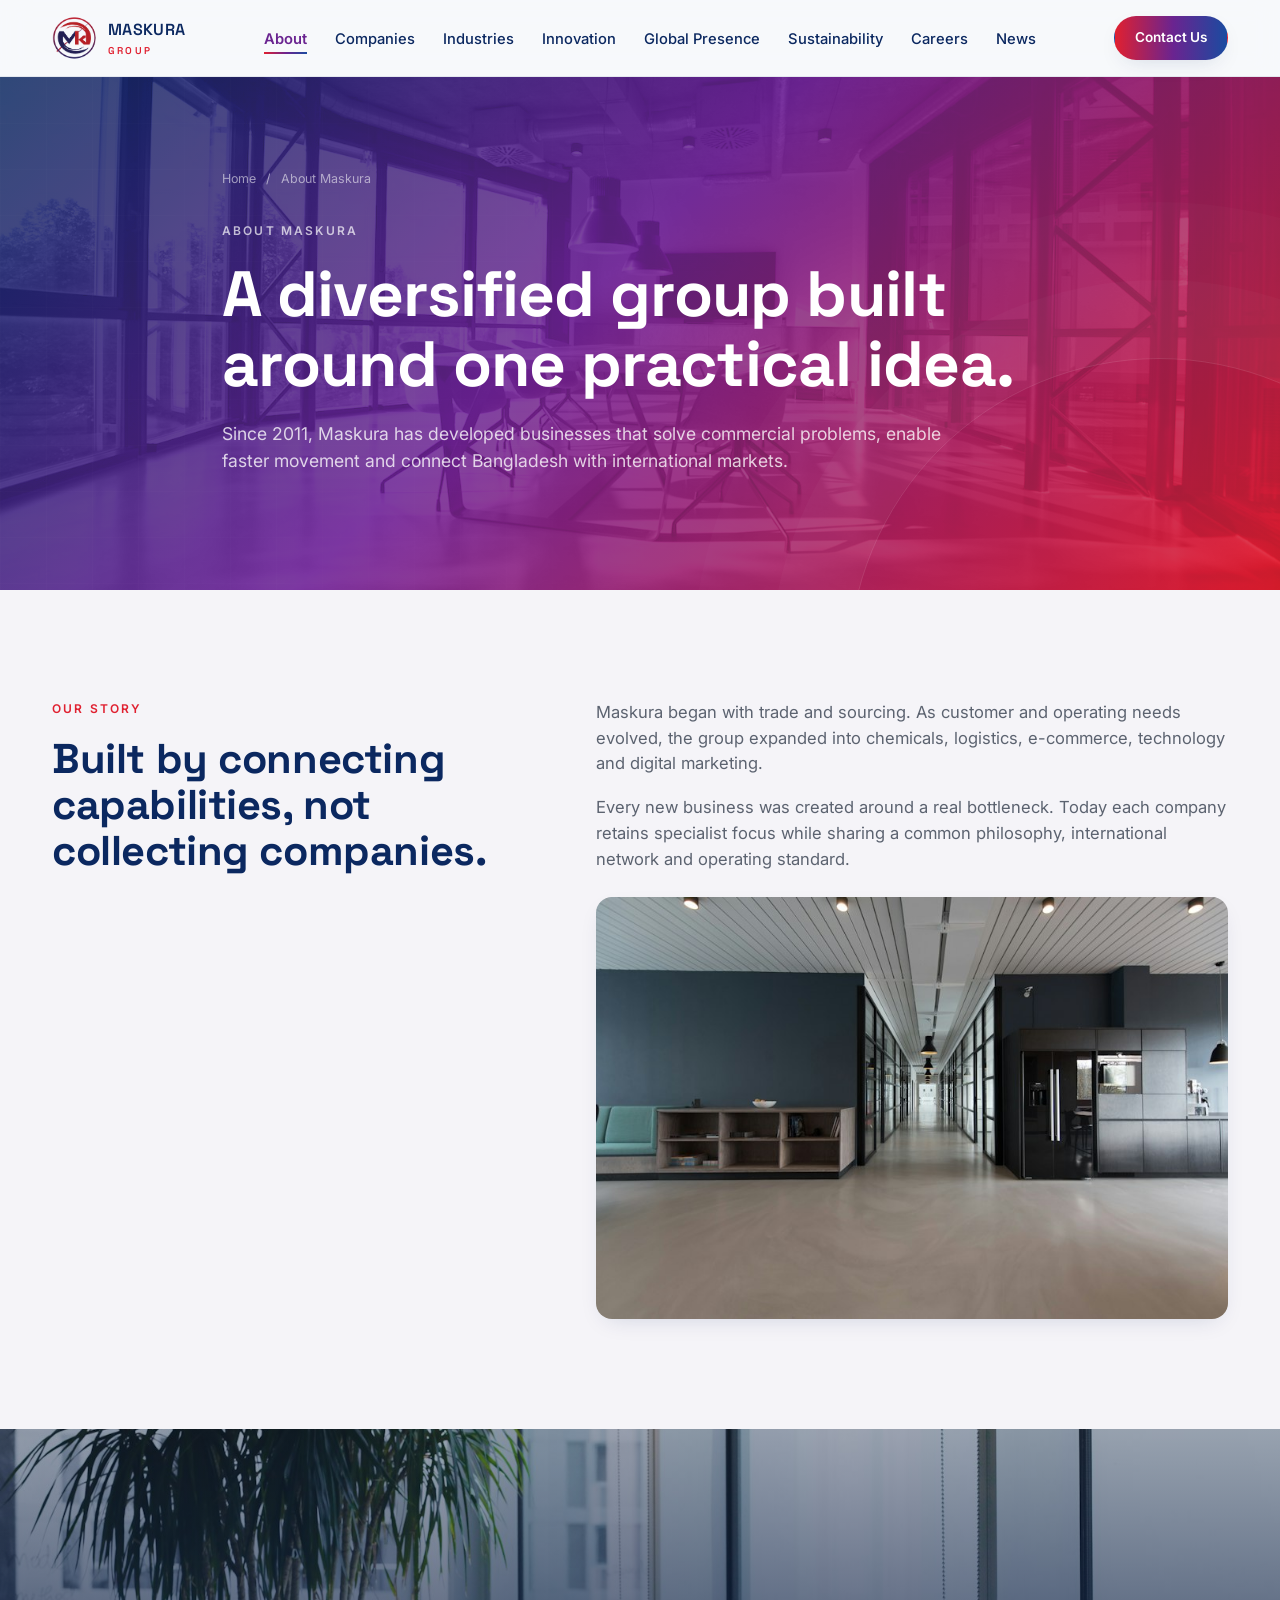
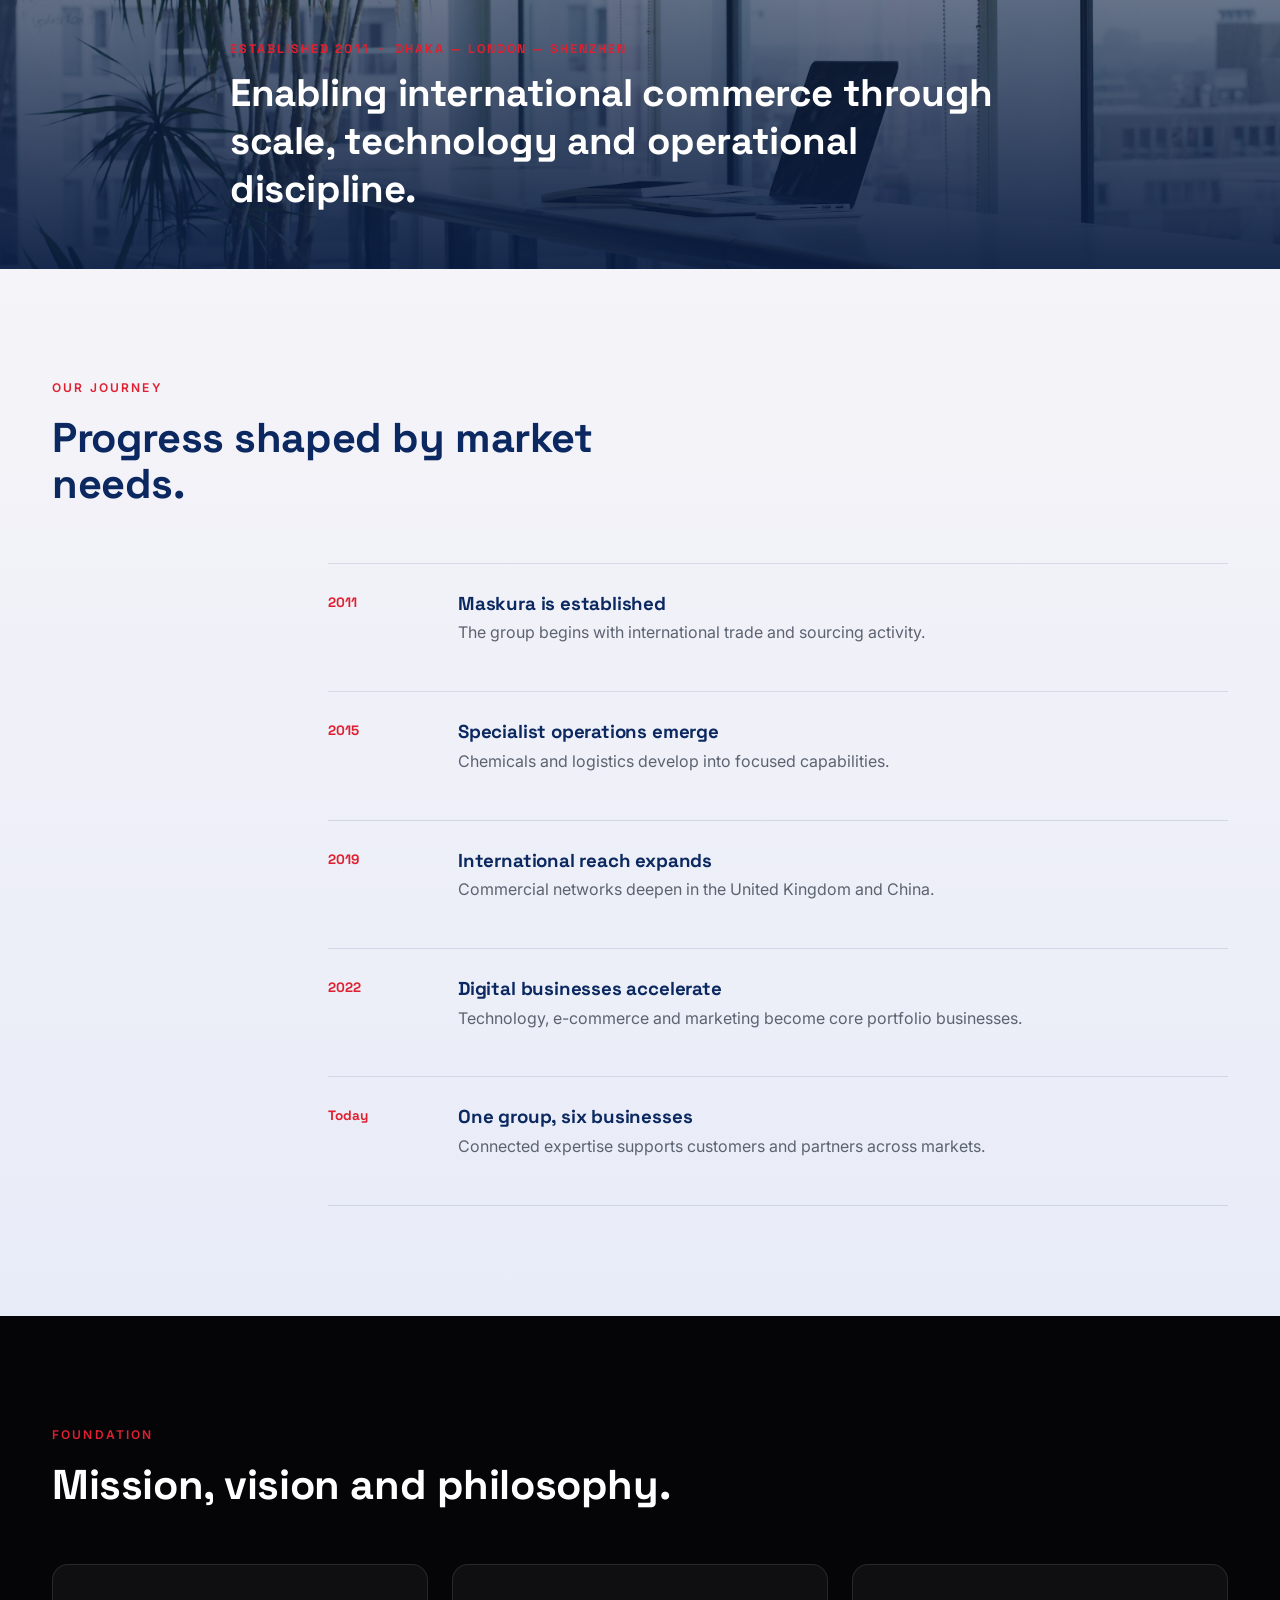
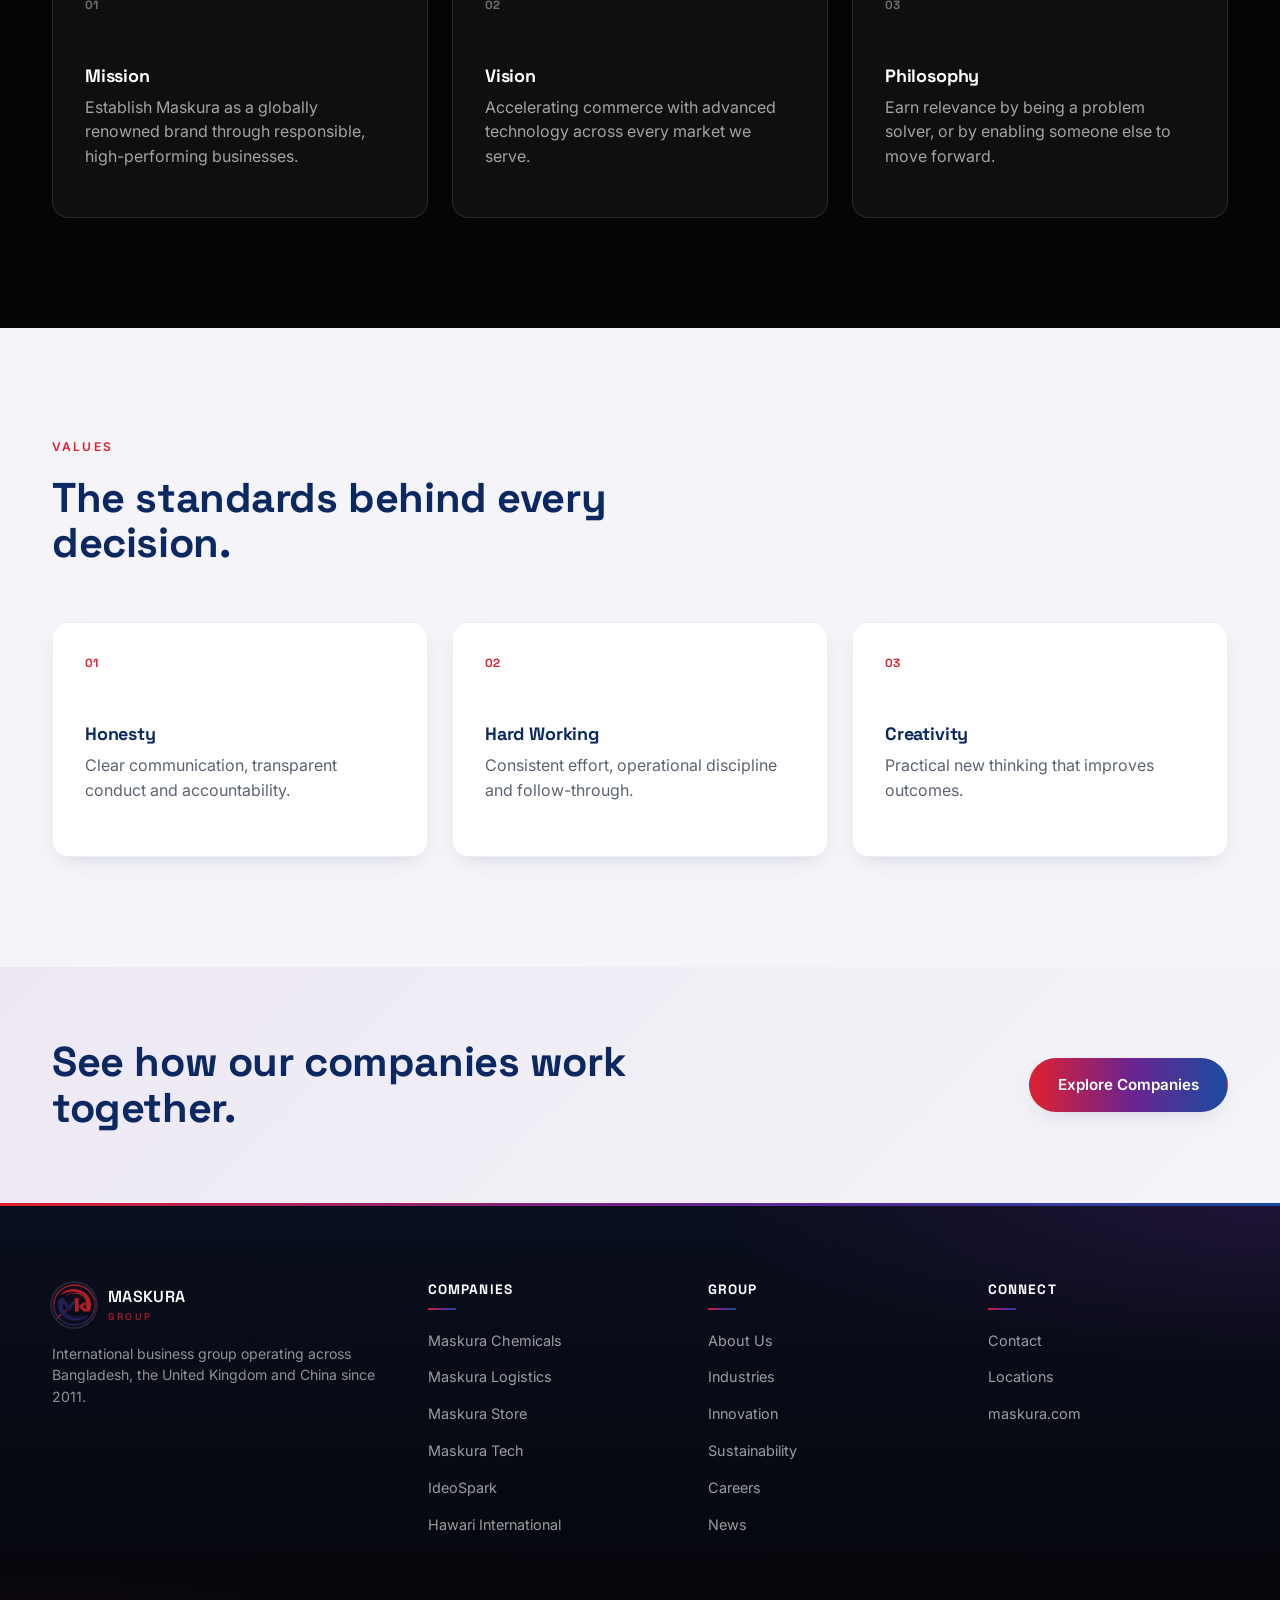
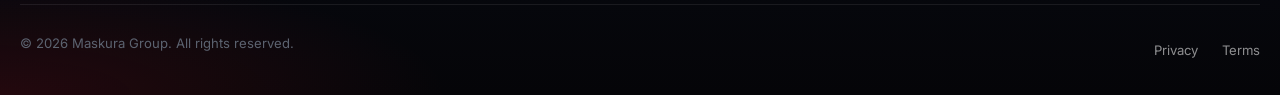
==== commit 401f35b7: "Add corporate hero backdrops, full-width showcase banners, and section photography across the site" ====
--- a/about.html
+++ b/about.html
@@ -5,6 +5,15 @@
 <div class="header-actions"><a href="contact.html" class="btn btn-primary btn-sm">Contact Us</a><button class="nav-toggle" id="navToggle" aria-expanded="false" aria-controls="mainNav" aria-label="Toggle navigation menu"><span></span><span></span><span></span></button></div>
 </div></header><main id="main"><section class="page-hero"><div class="page-grid"></div><div class="wrap page-hero-inner"><nav class="breadcrumbs"><a href="index.html">Home</a><span>/</span><span>About Maskura</span></nav><p class="eyebrow reveal">About Maskura</p><h1 class="reveal">A diversified group built around one practical idea.</h1><p class="page-hero-lede reveal">Since 2011, Maskura has developed businesses that solve commercial problems, enable faster movement and connect Bangladesh with international markets.</p></div></section>
 <section class="section"><div class="wrap split"><div class="reveal"><p class="eyebrow">Our Story</p><h2>Built by connecting capabilities, not collecting companies.</h2></div><div class="prose reveal"><p>Maskura began with trade and sourcing. As customer and operating needs evolved, the group expanded into chemicals, logistics, e-commerce, technology and digital marketing.</p><p>Every new business was created around a real bottleneck. Today each company retains specialist focus while sharing a common philosophy, international network and operating standard.</p><div class="split-media"><img src="images/about-story.jpg" alt="Maskura Group Operations and Corporate Leadership" class="rounded-img" loading="lazy" width="800" height="480"></div></div></div></section>
+<div class="corp-feature-banner reveal">
+  <img src="images/banner-about.jpg" alt="Maskura Group corporate facilities and international operations" loading="lazy" width="1600" height="440">
+  <div class="corp-banner-overlay">
+    <div class="wrap">
+      <span>Established 2011 &nbsp;·&nbsp; Dhaka — London — Shenzhen</span>
+      <h3>Enabling international commerce through scale, technology and operational discipline.</h3>
+    </div>
+  </div>
+</div>
 <section class="section section-tint"><div class="wrap"><div class="section-head reveal"><p class="eyebrow">Our Journey</p><h2>Progress shaped by market needs.</h2></div><div class="timeline"><article class="timeline-row reveal"><strong>2011</strong><div><h3>Maskura is established</h3><p>The group begins with international trade and sourcing activity.</p></div></article><article class="timeline-row reveal"><strong>2015</strong><div><h3>Specialist operations emerge</h3><p>Chemicals and logistics develop into focused capabilities.</p></div></article><article class="timeline-row reveal"><strong>2019</strong><div><h3>International reach expands</h3><p>Commercial networks deepen in the United Kingdom and China.</p></div></article><article class="timeline-row reveal"><strong>2022</strong><div><h3>Digital businesses accelerate</h3><p>Technology, e-commerce and marketing become core portfolio businesses.</p></div></article><article class="timeline-row reveal"><strong>Today</strong><div><h3>One group, six businesses</h3><p>Connected expertise supports customers and partners across markets.</p></div></article></div></div></section>
 <section class="section section-dark"><div class="wrap"><div class="section-head reveal"><p class="eyebrow">Foundation</p><h2>Mission, vision and philosophy.</h2></div><div class="info-grid"><article class="info-card reveal"><span>01</span><h3>Mission</h3><p>Establish Maskura as a globally renowned brand through responsible, high-performing businesses.</p></article><article class="info-card reveal"><span>02</span><h3>Vision</h3><p>Accelerating commerce with advanced technology across every market we serve.</p></article><article class="info-card reveal"><span>03</span><h3>Philosophy</h3><p>Earn relevance by being a problem solver, or by enabling someone else to move forward.</p></article></div></div></section>
 <section class="section"><div class="wrap"><div class="section-head reveal"><p class="eyebrow">Values</p><h2>The standards behind every decision.</h2></div><div class="info-grid"><article class="info-card reveal"><span>01</span><h3>Honesty</h3><p>Clear communication, transparent conduct and accountability.</p></article><article class="info-card reveal"><span>02</span><h3>Hard Working</h3><p>Consistent effort, operational discipline and follow-through.</p></article><article class="info-card reveal"><span>03</span><h3>Creativity</h3><p>Practical new thinking that improves outcomes.</p></article></div></div></section><section class="section cta-band"><div class="wrap cta-inner reveal"><h2>See how our companies work together.</h2><a class="btn btn-primary" href="companies.html">Explore Companies</a></div></section></main><footer class="site-footer"><div class="wrap footer-grid">
--- a/style.css
+++ b/style.css
@@ -280,6 +280,16 @@
   padding: 120px 0 90px;
   color: var(--white);
 }
+.hero::before {
+  content: "";
+  position: absolute;
+  inset: 0;
+  background: url("images/hero-corporate.jpg") center/cover no-repeat;
+  opacity: 0.16;
+  mix-blend-mode: luminosity;
+  pointer-events: none;
+  z-index: 0;
+}
 .hero-bg {
   position: absolute;
   inset: 0;
@@ -521,7 +531,8 @@
 
 /* Career CTA */
 .career-cta {
-  background: var(--gradient-brand);
+  position: relative;
+  background: linear-gradient(135deg, rgba(7, 26, 64, 0.92), rgba(106, 36, 144, 0.88)), url("images/banner-careers.jpg") center/cover no-repeat;
   color: var(--white);
   text-align: center;
 }
@@ -772,6 +783,16 @@
   background: var(--gradient-brand);
   color: #fff;
 }
+.page-hero::before {
+  content: "";
+  position: absolute;
+  inset: 0;
+  background: url("images/banner-corporate.jpg") center/cover no-repeat;
+  opacity: 0.15;
+  mix-blend-mode: luminosity;
+  pointer-events: none;
+  z-index: 0;
+}
 .page-grid {
   position: absolute;
   inset: 0;
@@ -1540,3 +1561,53 @@
   border-radius: var(--radius-md);
   box-shadow: var(--shadow-tight);
 }
+
+/* ============ Corporate Banners & Section Photos ============ */
+.corp-feature-banner {
+  position: relative;
+  width: 100%;
+  height: 440px;
+  overflow: hidden;
+}
+.corp-feature-banner img {
+  width: 100%;
+  height: 100%;
+  object-fit: cover;
+  object-position: center;
+}
+.corp-banner-overlay {
+  position: absolute;
+  inset: 0;
+  background: linear-gradient(180deg, rgba(7, 26, 64, 0.35) 0%, rgba(7, 26, 64, 0.92) 100%);
+  display: flex;
+  align-items: flex-end;
+  padding: 56px 0;
+  color: #fff;
+}
+.corp-banner-overlay span {
+  display: block;
+  font: 700 0.78rem var(--font-display);
+  letter-spacing: 0.16em;
+  text-transform: uppercase;
+  color: var(--crimson);
+  margin-bottom: 12px;
+}
+.corp-banner-overlay h3 {
+  font-size: clamp(1.5rem, 3.2vw, 2.4rem);
+  color: #fff;
+  max-width: 820px;
+  margin: 0;
+  line-height: 1.25;
+}
+
+.section-photo {
+  margin-top: 28px;
+}
+.section-photo img {
+  width: 100%;
+  border-radius: var(--radius-md);
+  box-shadow: var(--shadow-soft);
+  object-fit: cover;
+  display: block;
+}
+
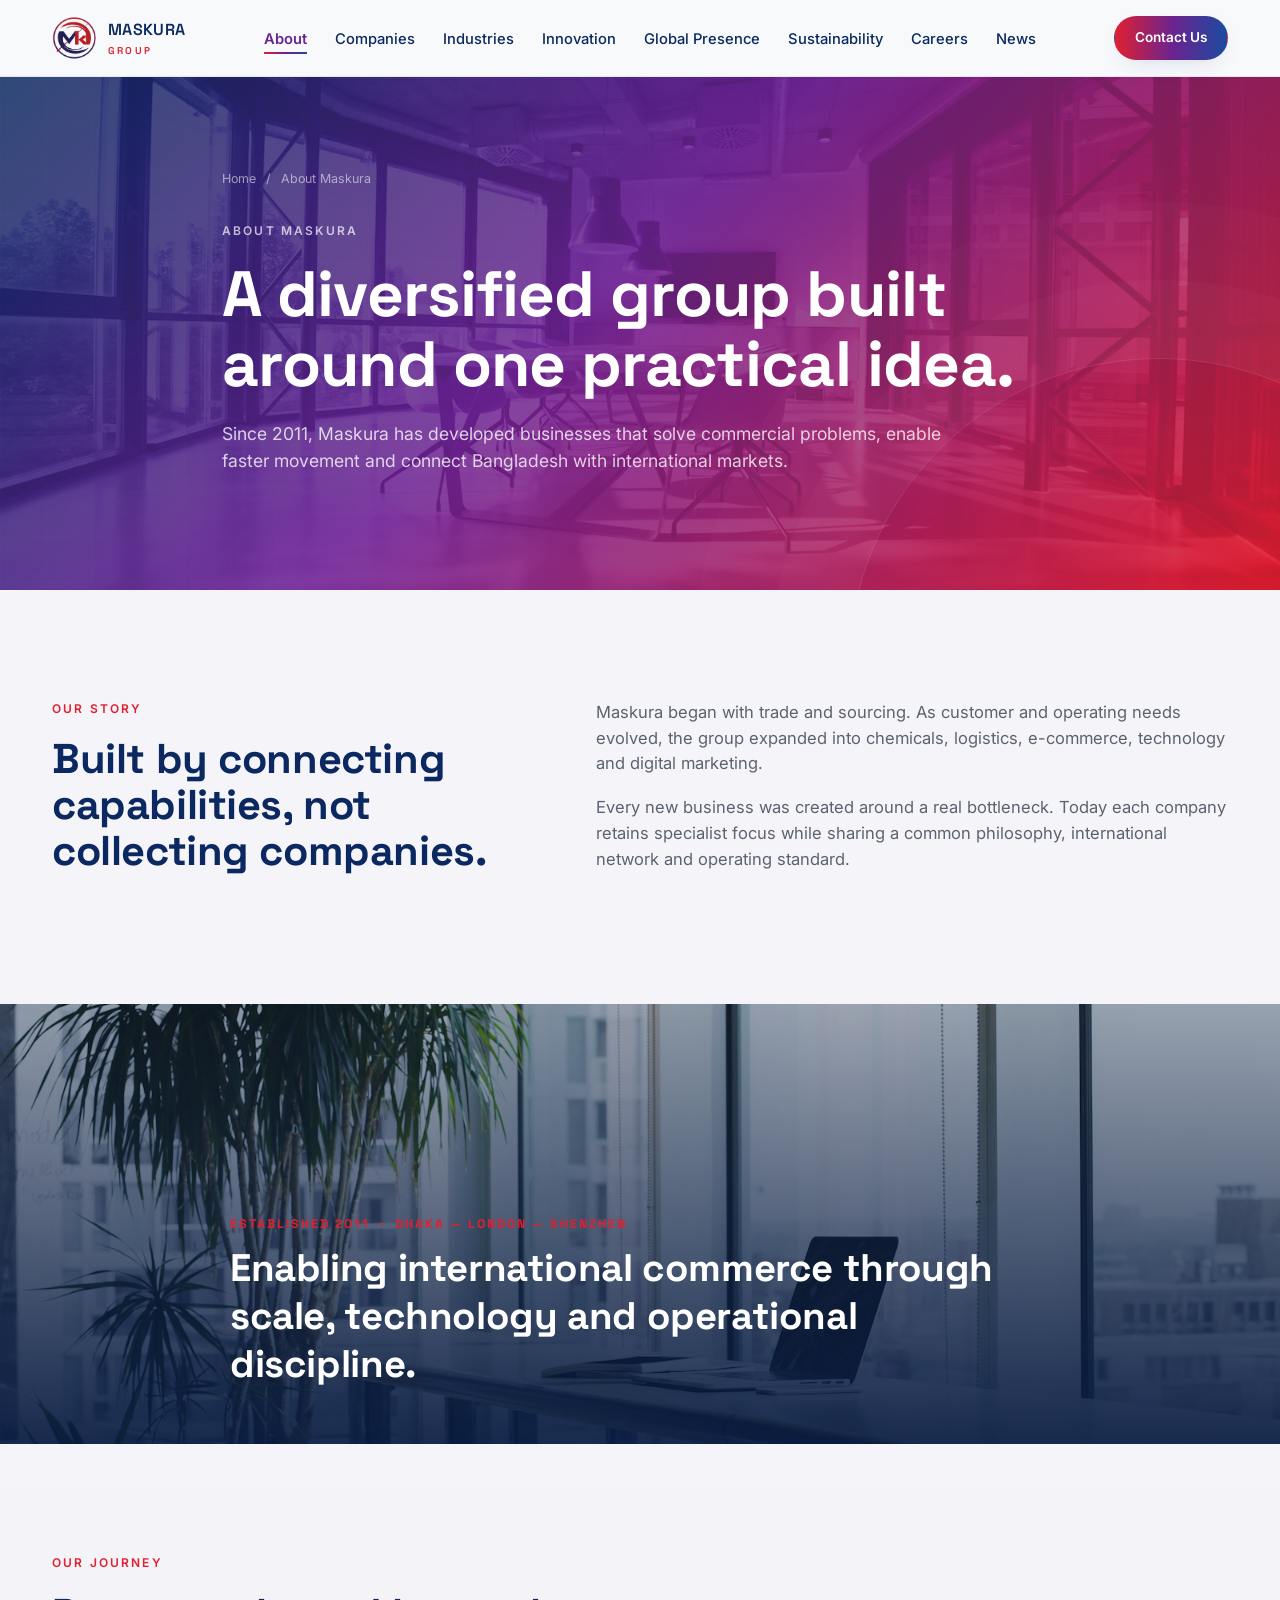
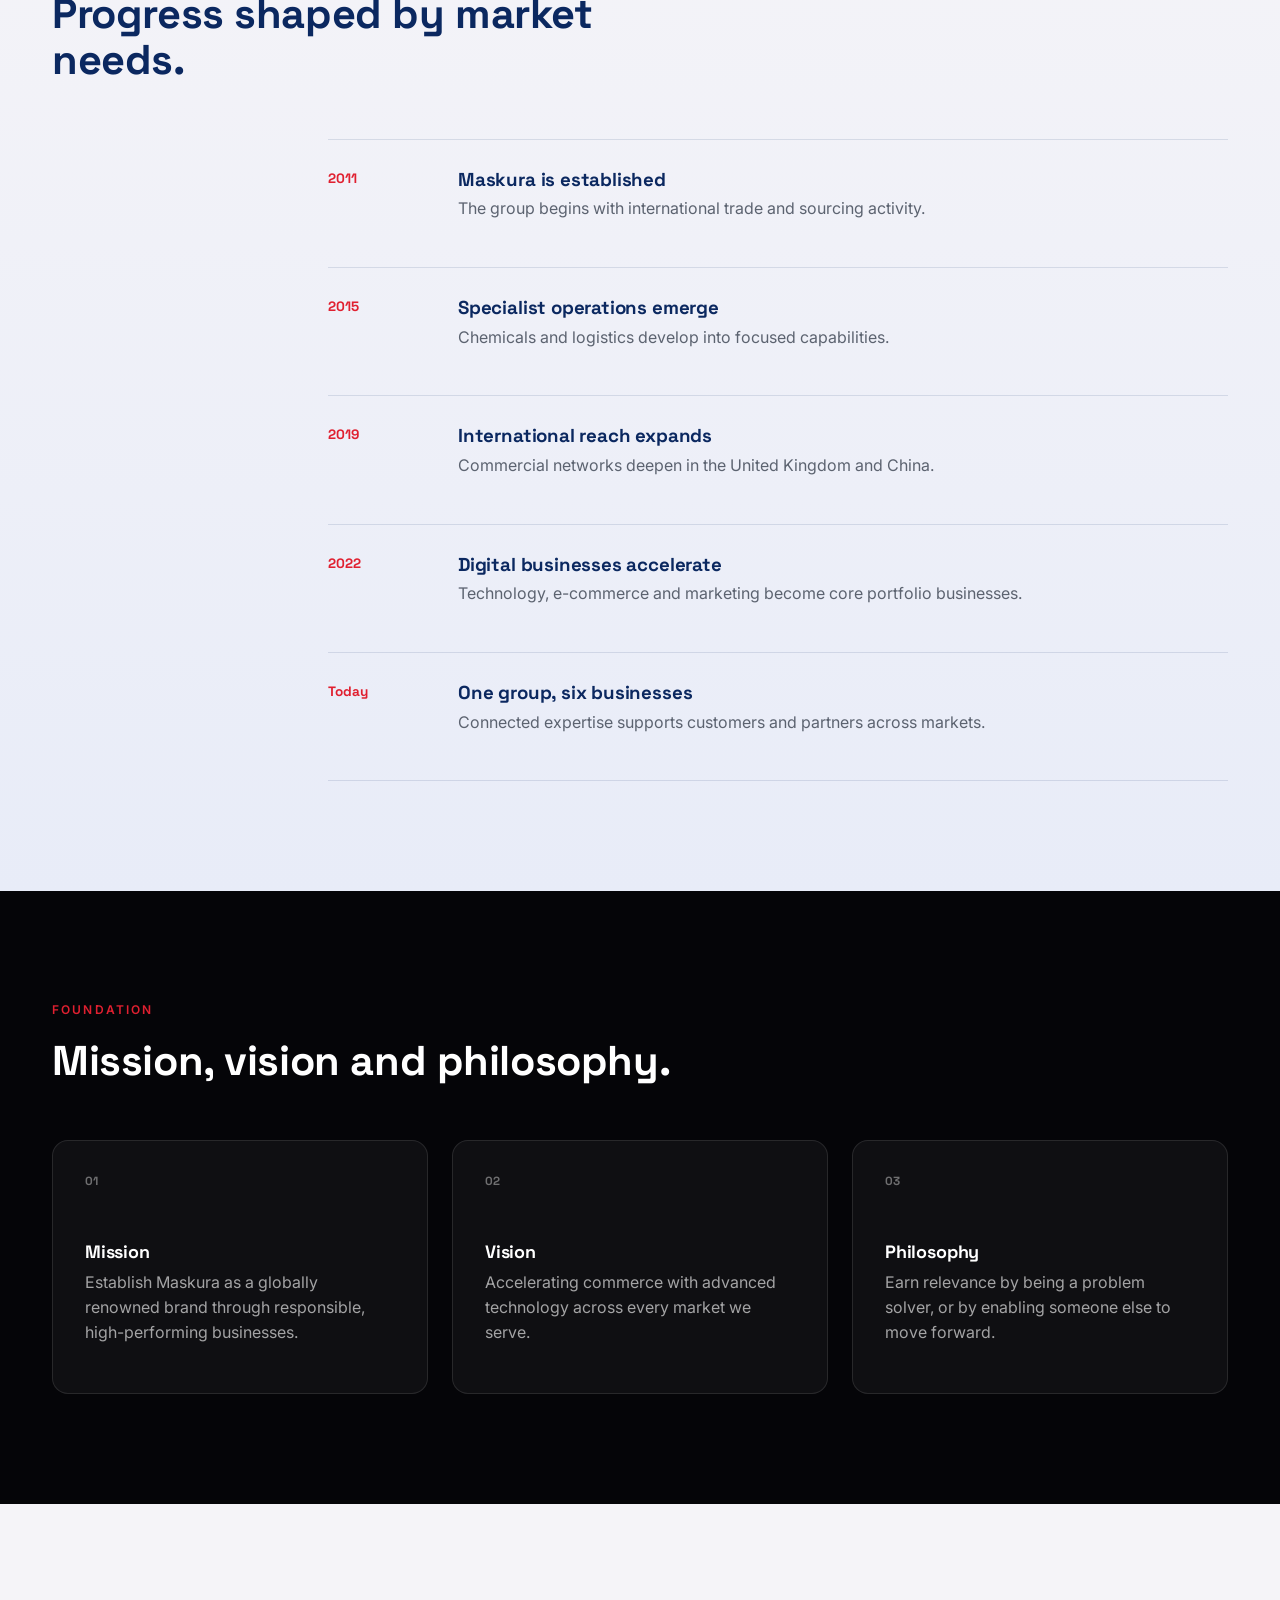
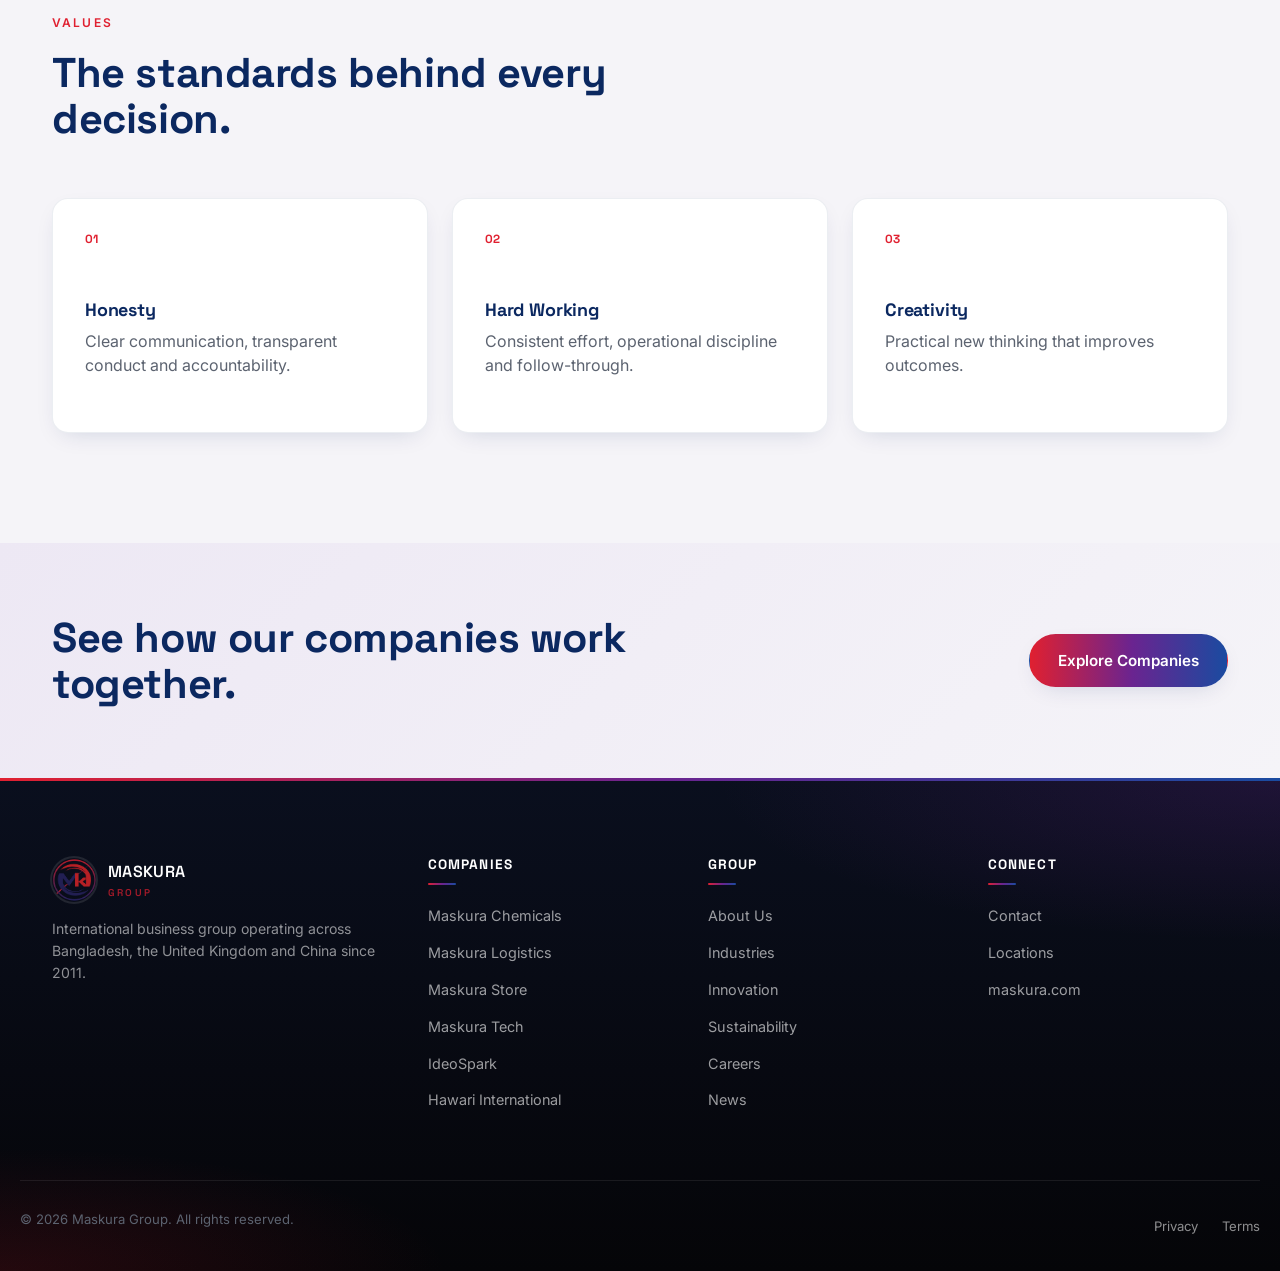
==== commit 685f9170: "Fix layout and alignment issues across section photos and split grids" ====
--- a/about.html
+++ b/about.html
@@ -4,7 +4,7 @@
 <nav class="main-nav" id="mainNav" aria-label="Primary"><ul><li><a href="about.html">About</a></li><li><a href="companies.html">Companies</a></li><li><a href="industries.html">Industries</a></li><li><a href="innovation.html">Innovation</a></li><li><a href="global-presence.html">Global Presence</a></li><li><a href="csr.html">Sustainability</a></li><li><a href="career.html">Careers</a></li><li><a href="news.html">News</a></li></ul></nav>
 <div class="header-actions"><a href="contact.html" class="btn btn-primary btn-sm">Contact Us</a><button class="nav-toggle" id="navToggle" aria-expanded="false" aria-controls="mainNav" aria-label="Toggle navigation menu"><span></span><span></span><span></span></button></div>
 </div></header><main id="main"><section class="page-hero"><div class="page-grid"></div><div class="wrap page-hero-inner"><nav class="breadcrumbs"><a href="index.html">Home</a><span>/</span><span>About Maskura</span></nav><p class="eyebrow reveal">About Maskura</p><h1 class="reveal">A diversified group built around one practical idea.</h1><p class="page-hero-lede reveal">Since 2011, Maskura has developed businesses that solve commercial problems, enable faster movement and connect Bangladesh with international markets.</p></div></section>
-<section class="section"><div class="wrap split"><div class="reveal"><p class="eyebrow">Our Story</p><h2>Built by connecting capabilities, not collecting companies.</h2></div><div class="prose reveal"><p>Maskura began with trade and sourcing. As customer and operating needs evolved, the group expanded into chemicals, logistics, e-commerce, technology and digital marketing.</p><p>Every new business was created around a real bottleneck. Today each company retains specialist focus while sharing a common philosophy, international network and operating standard.</p><div class="split-media"><img src="images/about-story.jpg" alt="Maskura Group Operations and Corporate Leadership" class="rounded-img" loading="lazy" width="800" height="480"></div></div></div></section>
+<section class="section"><div class="wrap split"><div class="reveal"><p class="eyebrow">Our Story</p><h2>Built by connecting capabilities, not collecting companies.</h2></div><div class="prose reveal"><p>Maskura began with trade and sourcing. As customer and operating needs evolved, the group expanded into chemicals, logistics, e-commerce, technology and digital marketing.</p><p>Every new business was created around a real bottleneck. Today each company retains specialist focus while sharing a common philosophy, international network and operating standard.</p></div></div></section>
 <div class="corp-feature-banner reveal">
   <img src="images/banner-about.jpg" alt="Maskura Group corporate facilities and international operations" loading="lazy" width="1600" height="440">
   <div class="corp-banner-overlay">
--- a/style.css
+++ b/style.css
@@ -1611,3 +1611,54 @@
   display: block;
 }
 
+/* ============ Section Feature Images & Balanced Grid ============ */
+.section-feature-img {
+  margin-top: 48px;
+  width: 100%;
+  height: 380px;
+  border-radius: var(--radius-md);
+  overflow: hidden;
+  box-shadow: var(--shadow-soft);
+}
+.section-feature-img img {
+  width: 100%;
+  height: 100%;
+  object-fit: cover;
+  object-position: center;
+  display: block;
+}
+
+.why-content-grid {
+  display: grid;
+  grid-template-columns: 0.9fr 1.1fr;
+  gap: 48px;
+  align-items: stretch;
+}
+.why-media {
+  border-radius: var(--radius-md);
+  overflow: hidden;
+  box-shadow: var(--shadow-soft);
+  min-height: 380px;
+}
+.why-media img {
+  width: 100%;
+  height: 100%;
+  object-fit: cover;
+  display: block;
+}
+
+@media (max-width: 900px) {
+  .section-feature-img {
+    height: 260px;
+    margin-top: 32px;
+  }
+  .why-content-grid {
+    grid-template-columns: 1fr;
+    gap: 32px;
+  }
+  .why-media {
+    min-height: 260px;
+  }
+}
+
+
